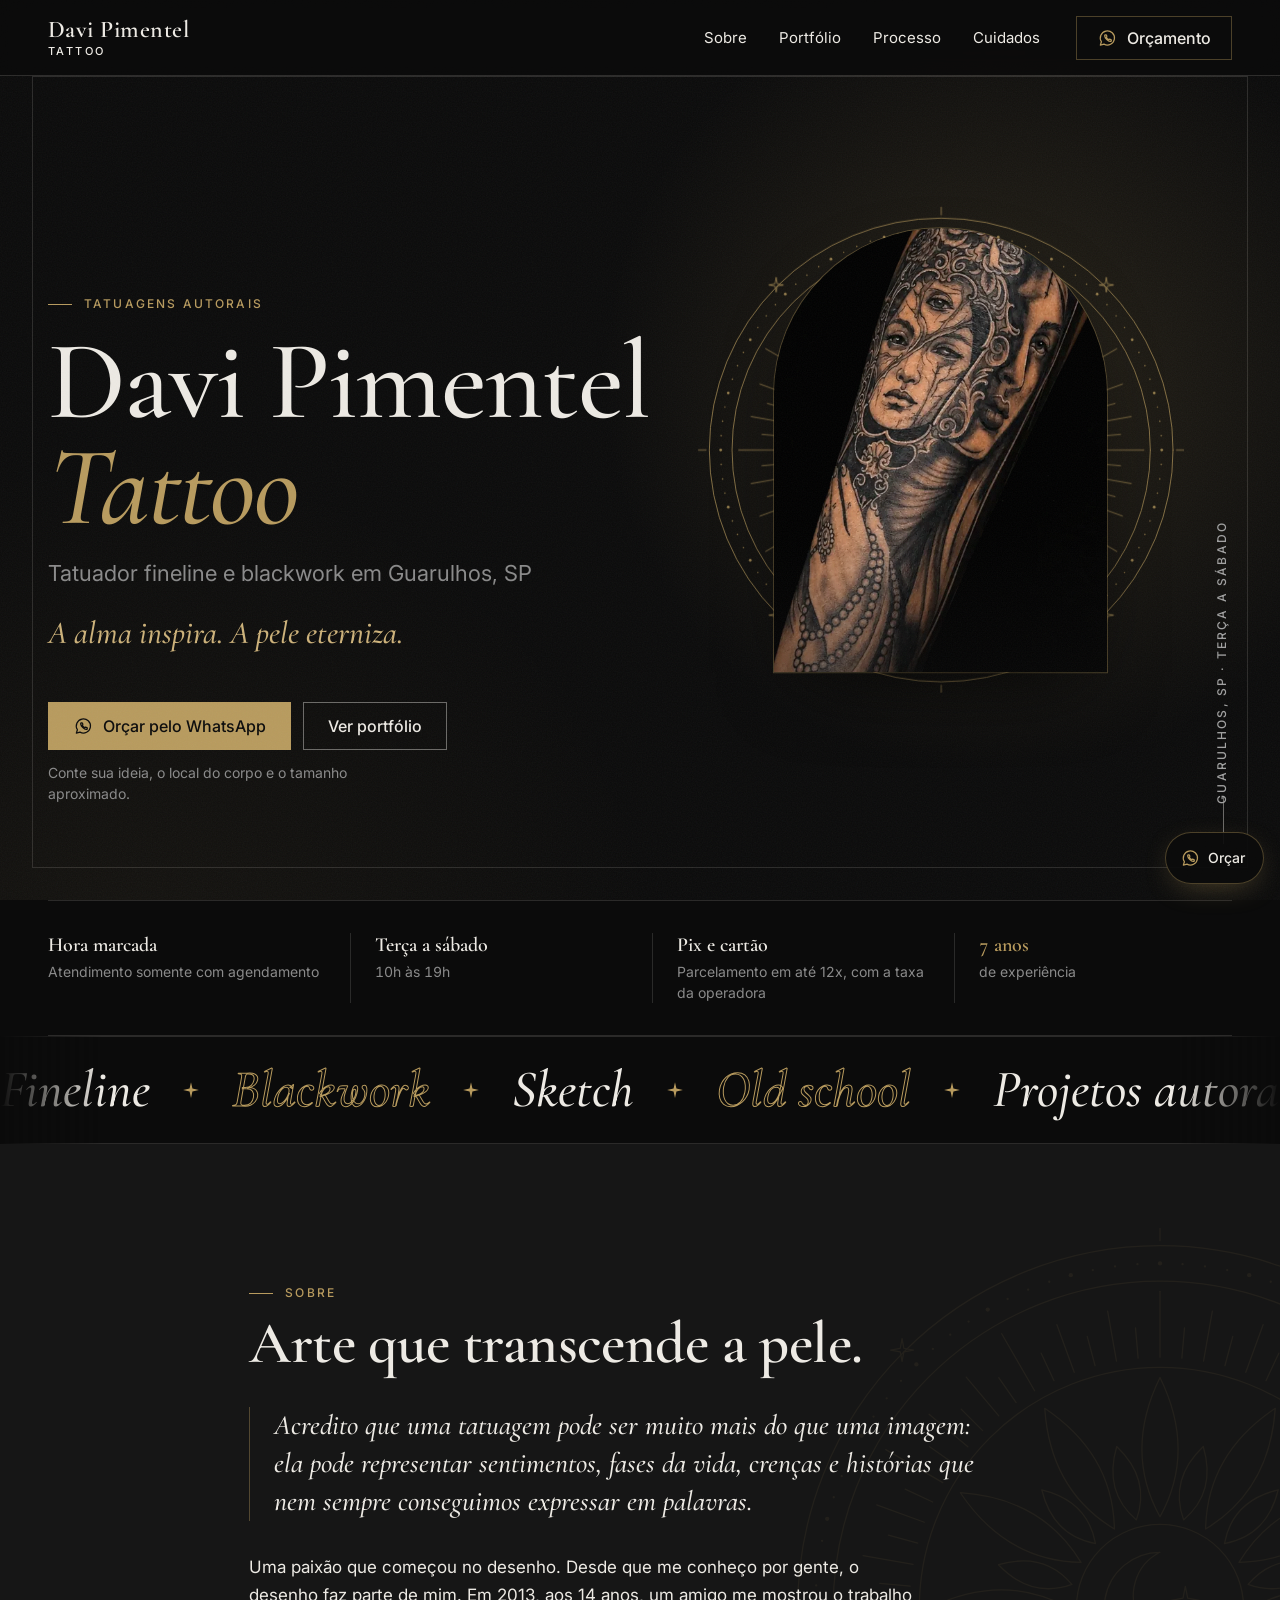
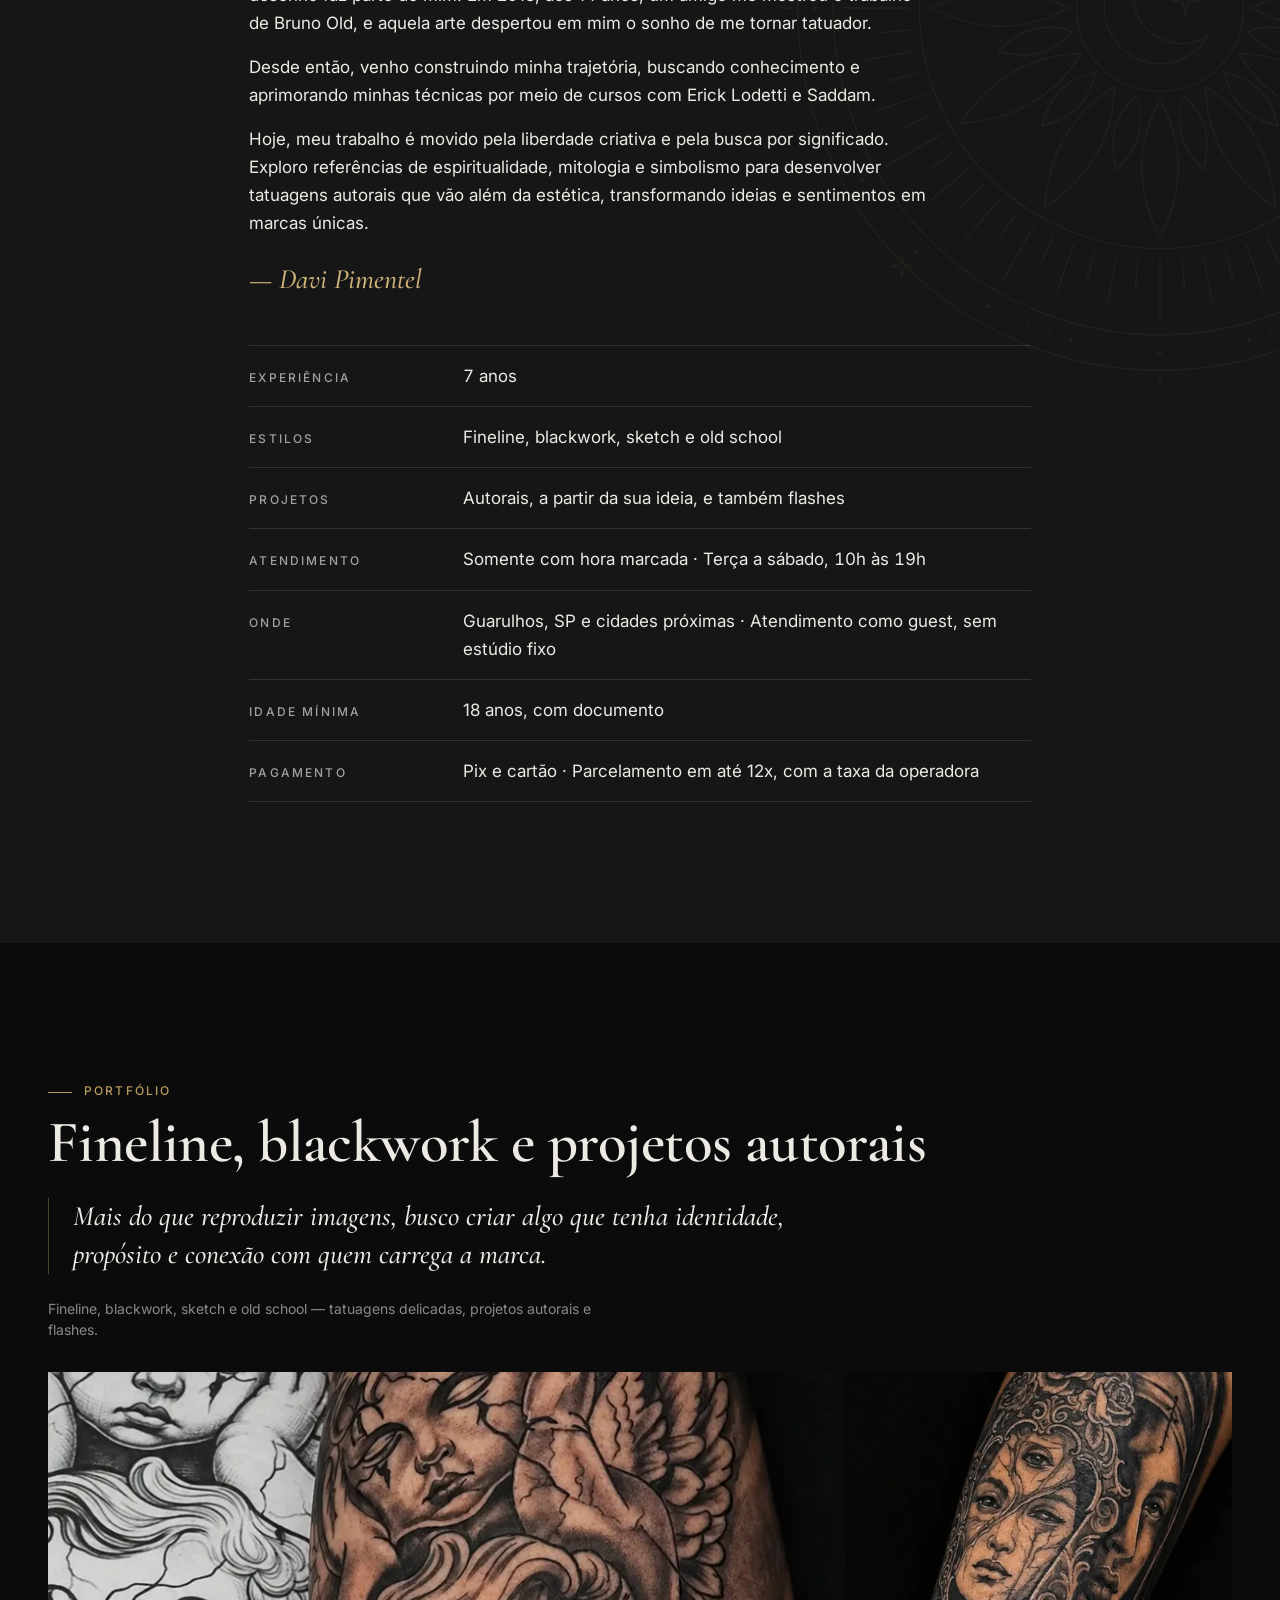
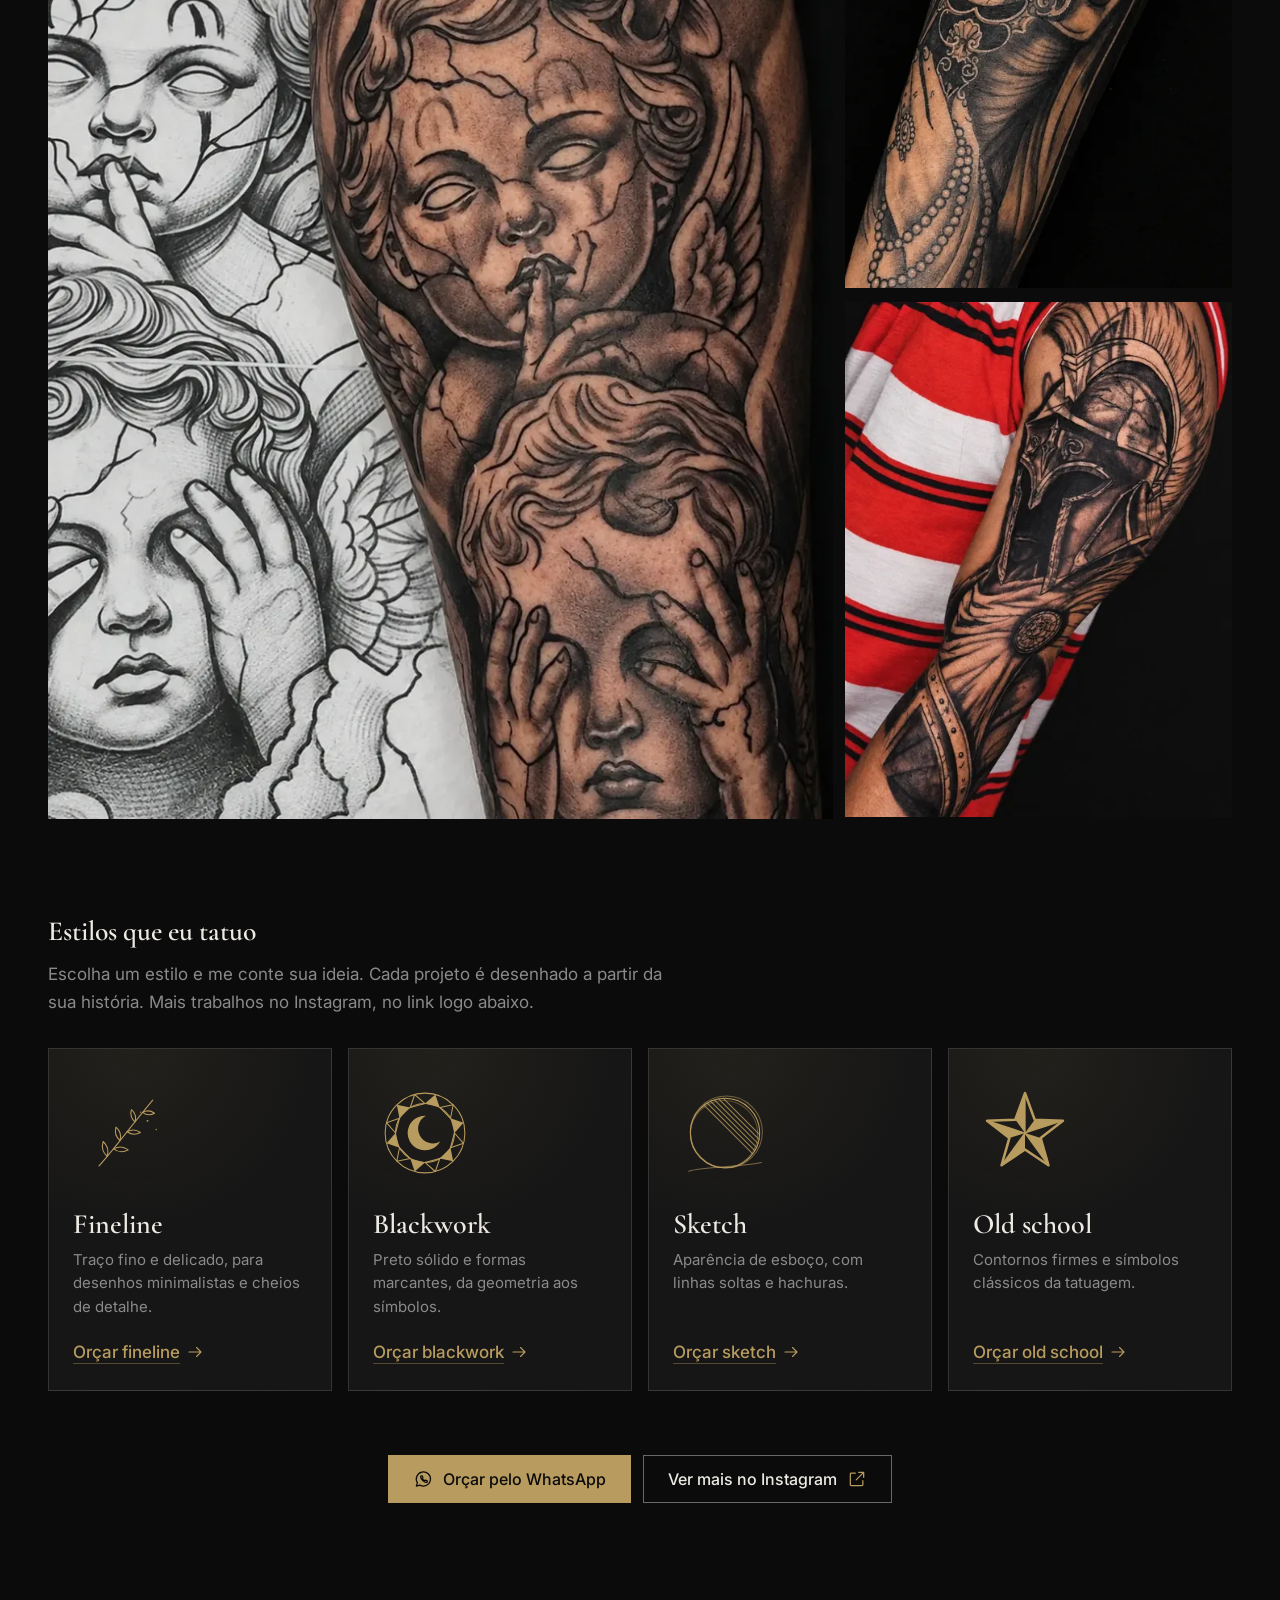
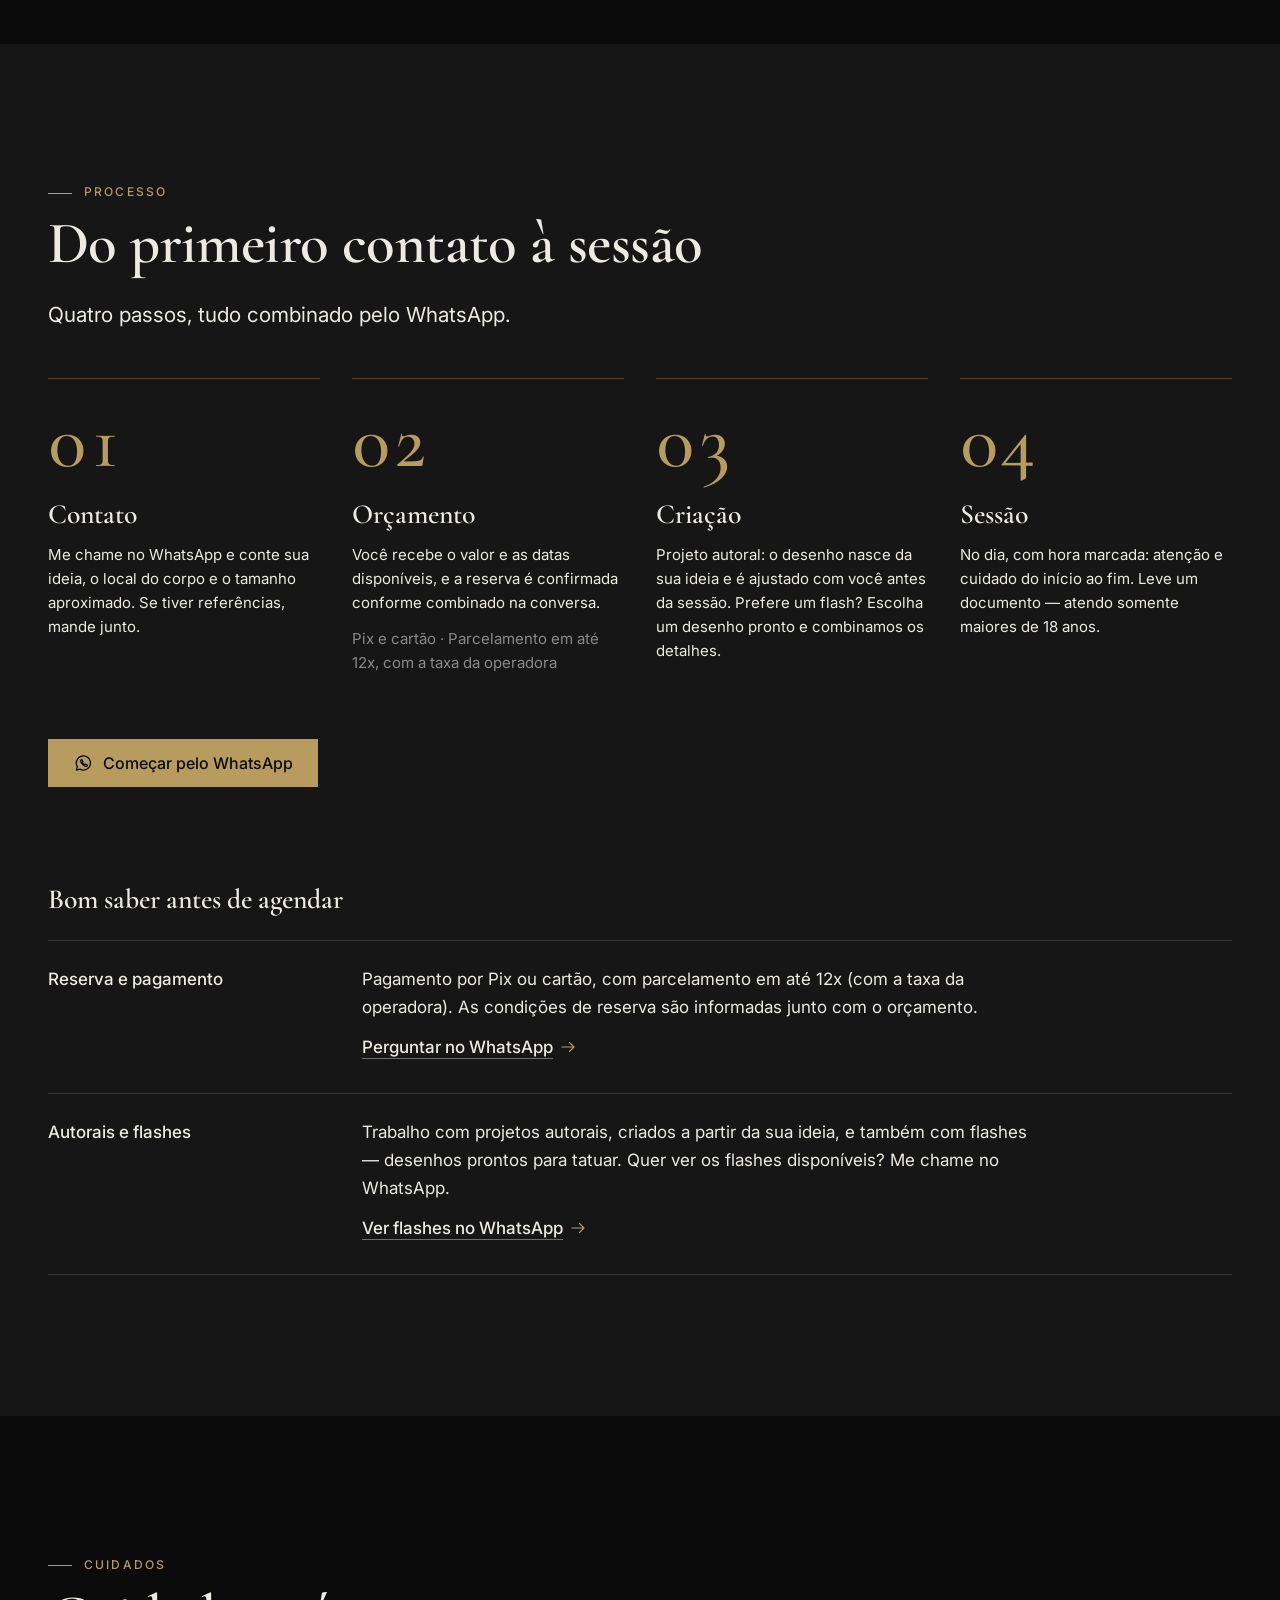
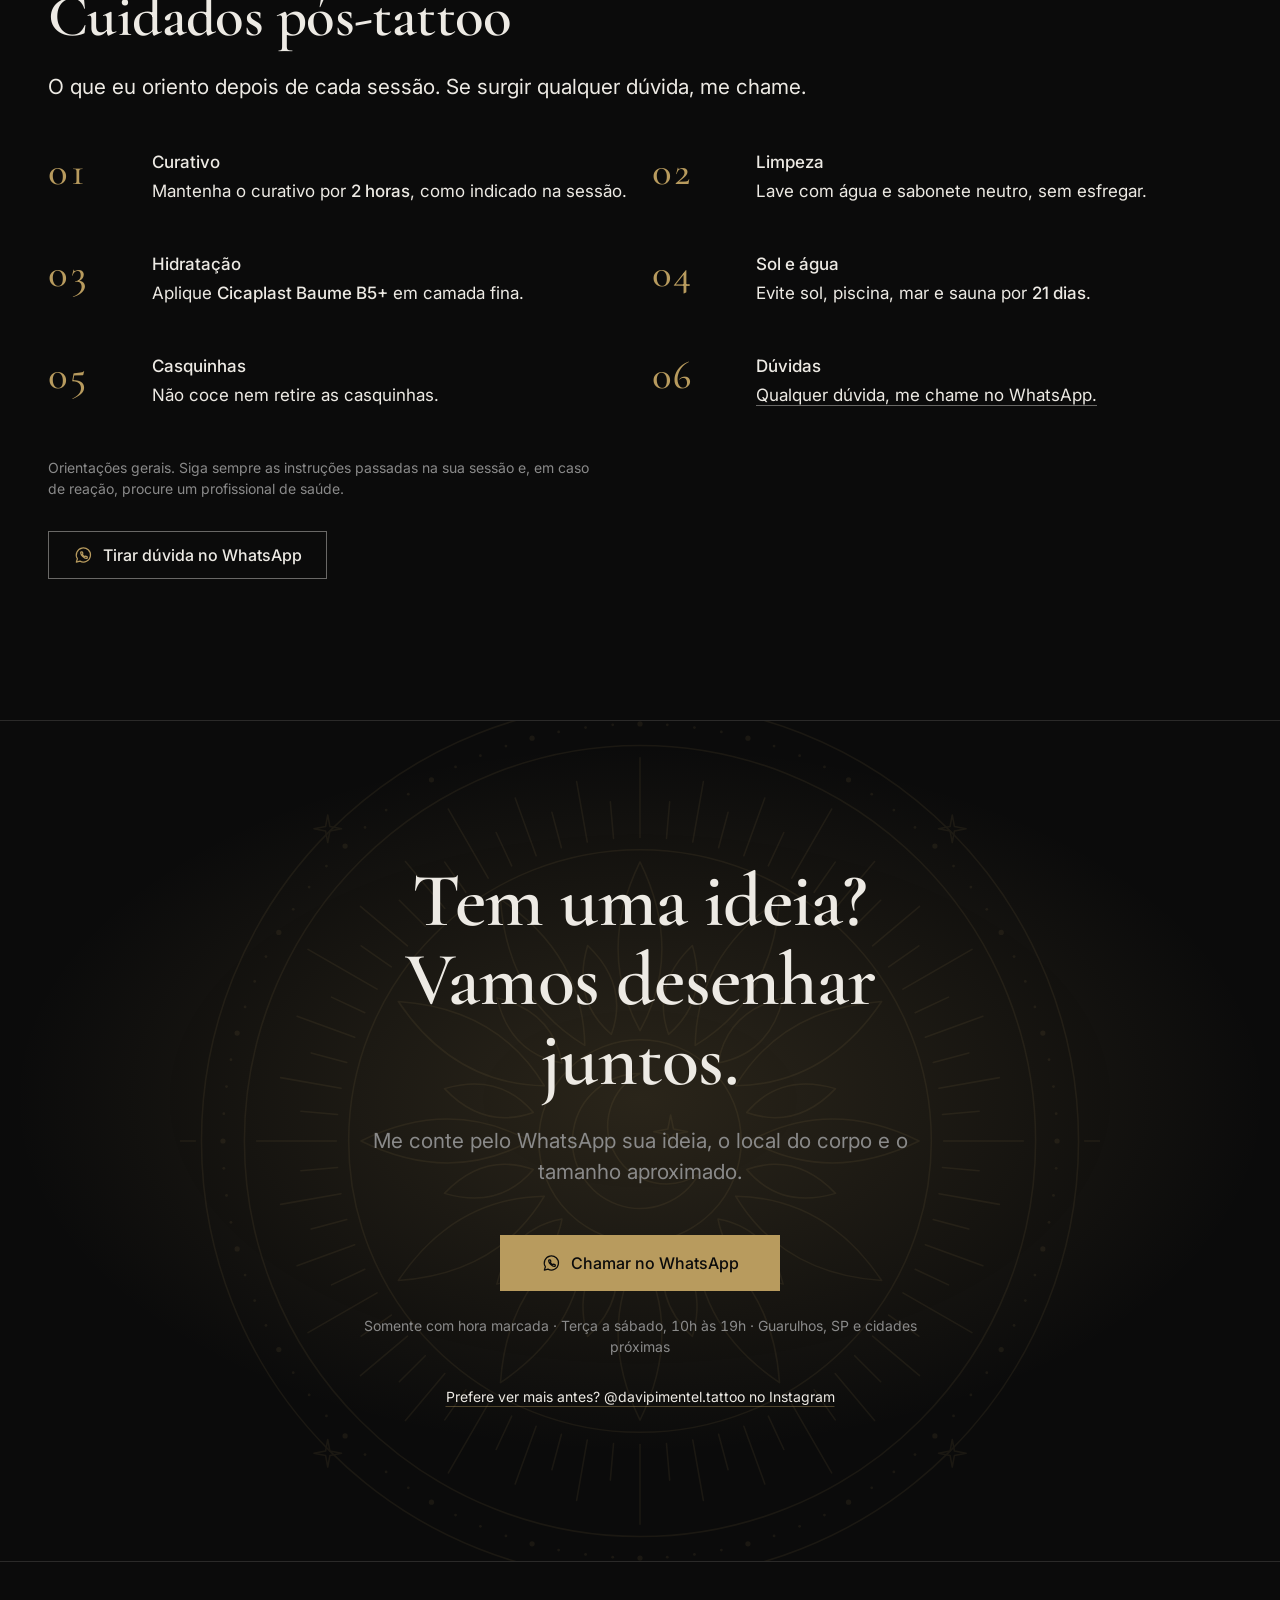
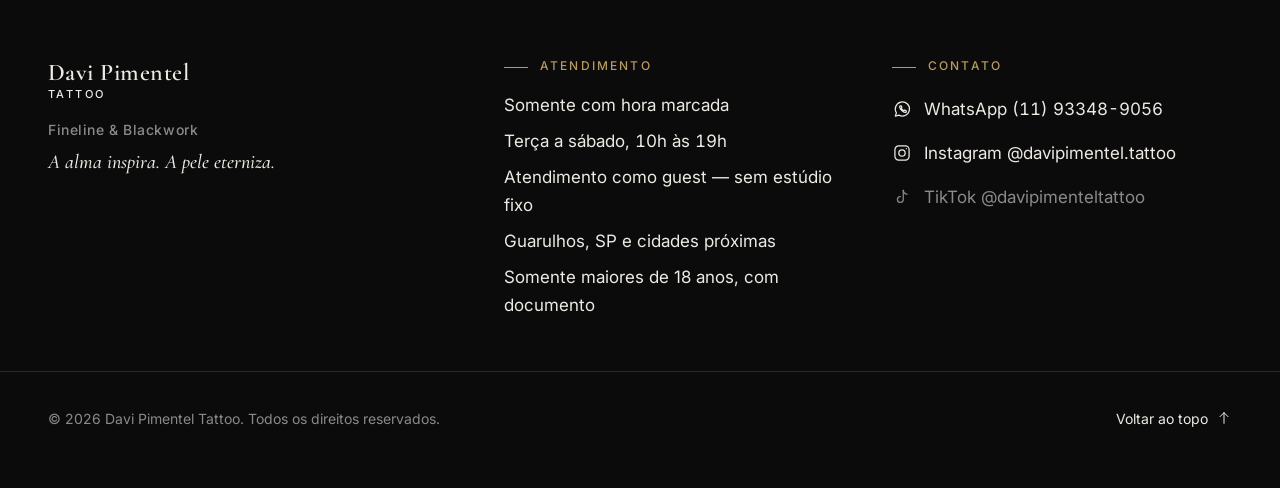
==== index.html @ bb8af6ec "Prévia temporária do site Davi Pimentel Tattoo para aprovação do cliente Cópia gerada a partir do pr" ====
<!DOCTYPE html>
<html lang="pt-BR" class="no-js">
<head>
  <meta charset="utf-8">
  <meta name="viewport" content="width=device-width, initial-scale=1, viewport-fit=cover">
  <title>Davi Pimentel Tattoo | Tatuador Fineline e Blackwork em Guarulhos</title>
  <meta name="description" content="Tatuador em Guarulhos, SP, e região. Fineline, blackwork, sketch e old school: tatuagens autorais e flashes, com hora marcada. Orçamento pelo WhatsApp.">
  <link rel="canonical" href="https://www.davipimenteltattoo.com.br/">
  <meta name="robots" content="noindex, nofollow">
  <meta name="theme-color" content="#0B0B0B">
  <meta name="color-scheme" content="dark">
  <link rel="icon" href="favicon.svg" type="image/svg+xml">
  <link rel="icon" href="favicon.ico" sizes="32x32">
  <link rel="apple-touch-icon" href="apple-touch-icon.png">
  <link rel="manifest" href="site.webmanifest">

  <link rel="preconnect" href="https://fonts.googleapis.com">
  <link rel="preconnect" href="https://fonts.gstatic.com" crossorigin>
  <link rel="stylesheet" href="https://fonts.googleapis.com/css2?family=Cormorant+Garamond:ital,wght@0,500;0,600;1,500&amp;family=Inter:wght@400;500&amp;display=swap">
  <link rel="stylesheet" href="assets/css/style.css?v=3">
  <script type="module" src="assets/js/main.js?v=3"></script>

  <meta property="og:locale" content="pt_BR">
  <meta property="og:type" content="website">
  <meta property="og:site_name" content="Davi Pimentel Tattoo">
  <meta property="og:url" content="https://guivieirasilva.github.io/davi-pimentel-tattoo-preview/">
  <meta property="og:title" content="Davi Pimentel Tattoo | Tatuador Fineline e Blackwork em Guarulhos">
  <meta property="og:description" content="Tatuagens autorais em fineline e blackwork, com hora marcada. Veja o portfólio e peça seu orçamento pelo WhatsApp.">
  <meta property="og:image" content="https://guivieirasilva.github.io/davi-pimentel-tattoo-preview/assets/img/og/davi-pimentel-tattoo-1200x630.jpg">
  <meta property="og:image:secure_url" content="https://guivieirasilva.github.io/davi-pimentel-tattoo-preview/assets/img/og/davi-pimentel-tattoo-1200x630.jpg">
  <meta property="og:image:type" content="image/jpeg">
  <meta property="og:image:width" content="1200">
  <meta property="og:image:height" content="630">
  <meta property="og:image:alt" content="Davi Pimentel Tattoo — tatuador fineline e blackwork em Guarulhos, SP. Ao lado, tatuagem em preto e cinza de anjos de pedra">
  <meta name="twitter:card" content="summary_large_image">
  <meta name="twitter:title" content="Davi Pimentel Tattoo | Tatuador Fineline e Blackwork em Guarulhos">
  <meta name="twitter:description" content="Tatuagens autorais em fineline e blackwork, com hora marcada. Orce pelo WhatsApp.">
  <meta name="twitter:image" content="https://guivieirasilva.github.io/davi-pimentel-tattoo-preview/assets/img/og/davi-pimentel-tattoo-1200x630.jpg">
  <meta name="twitter:image:alt" content="Davi Pimentel Tattoo — tatuador fineline e blackwork em Guarulhos, SP. Ao lado, tatuagem em preto e cinza de anjos de pedra">

  <script type="application/ld+json">
{
  "@context": "https://schema.org",
  "@graph": [
    {
      "@type": "Person",
      "@id": "https://www.davipimenteltattoo.com.br/#davi",
      "name": "Davi Pimentel",
      "alternateName": "Davi Pimentel Tattoo",
      "jobTitle": "Tatuador",
      "description": "Tatuador com 7 anos de experiência em fineline, blackwork, sketch e old school. Atende como guest, sem estúdio fixo, em Guarulhos, SP e cidades próximas.",
      "url": "https://www.davipimenteltattoo.com.br/",
      "telephone": "+5511933489056",
      "knowsAbout": ["Tatuagem fineline", "Tatuagem blackwork", "Tatuagem sketch", "Tatuagem old school"],
      "sameAs": ["https://www.instagram.com/davipimentel.tattoo"]
    },
    {
      "@type": "Service",
      "@id": "https://www.davipimenteltattoo.com.br/#servico",
      "name": "Tatuagens autorais e flashes",
      "serviceType": "Tatuagem",
      "description": "Tatuagens em fineline, blackwork, sketch e old school, autorais ou flashes. Atendimento como guest, sem estúdio fixo, somente com hora marcada, para maiores de 18 anos.",
      "url": "https://www.davipimenteltattoo.com.br/",
      "provider": { "@id": "https://www.davipimenteltattoo.com.br/#davi" },
      "brand": { "@type": "Brand", "name": "Davi Pimentel Tattoo", "slogan": "A alma inspira. A pele eterniza." },
      "areaServed": [
        { "@type": "City", "name": "Guarulhos", "containedInPlace": { "@type": "State", "name": "São Paulo" } },
        "Cidades próximas a Guarulhos, SP"
      ],
      "hoursAvailable": {
        "@type": "OpeningHoursSpecification",
        "dayOfWeek": ["Tuesday", "Wednesday", "Thursday", "Friday", "Saturday"],
        "opens": "10:00",
        "closes": "19:00"
      },
      "audience": { "@type": "PeopleAudience", "suggestedMinAge": 18 },
      "availableChannel": {
        "@type": "ServiceChannel",
        "serviceUrl": "https://wa.me/5511933489056",
        "servicePhone": { "@type": "ContactPoint", "telephone": "+5511933489056" },
        "availableLanguage": "pt-BR"
      },
      "hasOfferCatalog": {
        "@type": "OfferCatalog",
        "name": "Estilos de tatuagem",
        "itemListElement": [
          { "@type": "Offer", "itemOffered": { "@type": "Service", "name": "Tatuagem fineline" } },
          { "@type": "Offer", "itemOffered": { "@type": "Service", "name": "Tatuagem blackwork" } },
          { "@type": "Offer", "itemOffered": { "@type": "Service", "name": "Tatuagem sketch" } },
          { "@type": "Offer", "itemOffered": { "@type": "Service", "name": "Tatuagem old school" } }
        ]
      }
    },
    {
      "@type": "WebSite",
      "@id": "https://www.davipimenteltattoo.com.br/#site",
      "url": "https://www.davipimenteltattoo.com.br/",
      "name": "Davi Pimentel Tattoo",
      "inLanguage": "pt-BR",
      "publisher": { "@id": "https://www.davipimenteltattoo.com.br/#davi" }
    },
    {
      "@type": "WebPage",
      "@id": "https://www.davipimenteltattoo.com.br/#pagina",
      "url": "https://www.davipimenteltattoo.com.br/",
      "name": "Davi Pimentel Tattoo | Tatuador Fineline e Blackwork em Guarulhos",
      "description": "Tatuador em Guarulhos, SP, e região. Fineline, blackwork, sketch e old school: tatuagens autorais e flashes, com hora marcada. Orçamento pelo WhatsApp.",
      "inLanguage": "pt-BR",
      "isPartOf": { "@id": "https://www.davipimenteltattoo.com.br/#site" },
      "about": { "@id": "https://www.davipimenteltattoo.com.br/#davi" },
      "mainEntity": { "@id": "https://www.davipimenteltattoo.com.br/#servico" },
      "primaryImageOfPage": {
        "@type": "ImageObject",
        "url": "https://www.davipimenteltattoo.com.br/assets/img/og/davi-pimentel-tattoo-1200x630.jpg",
        "width": 1200,
        "height": 630
      }
    }
  ]
}
  </script>
</head>
<body data-hero="type" data-portrait="none" data-gallery="live" data-wall="hidden">

  <svg hidden aria-hidden="true" xmlns="http://www.w3.org/2000/svg">
    <symbol id="i-menu" viewBox="0 0 24 24"><path d="M4 7h16M4 17h16"/></symbol>
    <symbol id="i-close" viewBox="0 0 24 24"><path d="M6 6l12 12M18 6 6 18"/></symbol>
    <symbol id="i-arrow-right" viewBox="0 0 24 24"><path d="M4 12h16M14 6l6 6-6 6"/></symbol>
    <symbol id="i-arrow-left" viewBox="0 0 24 24"><path d="M20 12H4M10 6l-6 6 6 6"/></symbol>
    <symbol id="i-arrow-down" viewBox="0 0 24 24"><path d="M12 4v16M6 14l6 6 6-6"/></symbol>
    <symbol id="i-external" viewBox="0 0 24 24"><path d="M14 4h6v6M20 4l-9 9M19 14v5a1 1 0 0 1-1 1H5a1 1 0 0 1-1-1V6a1 1 0 0 1 1-1h5"/></symbol>
    <symbol id="i-whatsapp" viewBox="0 0 24 24"><path d="M4 20.5l1.3-4A8.5 8.5 0 1 1 8.4 19.4L4 20.5z"/><path d="M9.3 8.7c.1-.4.4-.6.7-.6h.7c.2 0 .4.1.5.4l.6 1.5c.1.2 0 .5-.1.6l-.5.6c.6 1.2 1.6 2.2 2.8 2.8l.6-.5c.2-.2.4-.2.6-.1l1.5.6c.2.1.4.3.4.5v.7c0 .5-.3.8-.7.9-1.1.3-2.8-.3-4.6-2.1-1.8-1.8-2.4-3.5-2.5-4.3z"/></symbol>
    <symbol id="i-instagram" viewBox="0 0 24 24"><rect x="3.5" y="3.5" width="17" height="17" rx="4.5"/><circle cx="12" cy="12" r="3.8"/><path d="M17.2 6.8h.01"/></symbol>
    <symbol id="i-tiktok" viewBox="0 0 24 24"><path d="M13.5 4v11a3.5 3.5 0 1 1-3.5-3.5"/><path d="M13.5 4c.3 2.7 1.9 4.3 4.5 4.5"/></symbol>
    <symbol id="i-star4" viewBox="0 0 24 24"><path d="M12 1.5 13.9 10.1 22.5 12 13.9 13.9 12 22.5 10.1 13.9 1.5 12 10.1 10.1Z"/></symbol>
    <symbol id="i-image" viewBox="0 0 24 24"><rect x="3.5" y="4.5" width="17" height="15" rx="1"/><path d="M3.5 16l5-5 4 4 2.5-2.5 5.5 5.5"/><path d="M15.5 8.5h.01"/></symbol>
  </svg>

  <a class="skip" href="#conteudo">Pular para o conteúdo</a>

  <header class="topo" id="topo">
    <div class="container topo-inner">
      <a class="brand" href="#inicio" aria-label="Davi Pimentel Tattoo — início">
        <span class="brand-name">Davi Pimentel</span>
        <span class="brand-tag">TATTOO</span>
      </a>

      <nav class="nav" aria-label="Seções da página">
        <button class="nav-toggle" type="button" aria-expanded="false" aria-controls="nav-list" aria-label="Abrir menu">
          <span class="nav-toggle-bars" aria-hidden="true"><span></span><span></span></span>
        </button>
        <div class="nav-panel" id="nav-list">
          <ul class="nav-links" role="list">
            <li><a href="#sobre"><span class="nav-num" aria-hidden="true">01</span>Sobre</a></li>
            <li><a href="#portfolio"><span class="nav-num" aria-hidden="true">02</span>Portfólio</a></li>
            <li><a href="#processo"><span class="nav-num" aria-hidden="true">03</span>Processo</a></li>
            <li><a href="#cuidados"><span class="nav-num" aria-hidden="true">04</span>Cuidados</a></li>
          </ul>
          <div class="nav-extra">
            <a class="btn btn-primary" href="https://wa.me/5511933489056?text=Ol%C3%A1%2C%20Davi!%20Vim%20pelo%20site%20e%20quero%20fazer%20um%20or%C3%A7amento.%0AIdeia%3A%20%0ALocal%20do%20corpo%3A%20%0ATamanho%20aproximado%3A%20" target="_blank" rel="noopener" data-cta="drawer" aria-label="Orçar pelo WhatsApp (abre em nova aba)">
              <svg class="icon" aria-hidden="true" focusable="false"><use href="#i-whatsapp"></use></svg>Orçar pelo WhatsApp
            </a>
            <ul class="nav-social" role="list">
              <li><a href="https://www.instagram.com/davipimentel.tattoo" target="_blank" rel="noopener" aria-label="Instagram @davipimentel.tattoo (abre em nova aba)"><svg class="icon" aria-hidden="true" focusable="false"><use href="#i-instagram"></use></svg>Instagram</a></li>
              <li><span class="nav-social-txt"><svg class="icon" aria-hidden="true" focusable="false"><use href="#i-tiktok"></use></svg>TikTok</span></li>
              <li><a href="https://wa.me/5511933489056?text=Ol%C3%A1%2C%20Davi!%20Vim%20pelo%20site%20e%20quero%20fazer%20um%20or%C3%A7amento.%0AIdeia%3A%20%0ALocal%20do%20corpo%3A%20%0ATamanho%20aproximado%3A%20" target="_blank" rel="noopener" data-cta="drawer" aria-label="WhatsApp (abre em nova aba)"><svg class="icon" aria-hidden="true" focusable="false"><use href="#i-whatsapp"></use></svg>WhatsApp</a></li>
            </ul>
          </div>
        </div>
      </nav>

      <a class="btn btn-ghost btn-header" href="https://wa.me/5511933489056?text=Ol%C3%A1%2C%20Davi!%20Vim%20pelo%20site%20e%20quero%20fazer%20um%20or%C3%A7amento.%0AIdeia%3A%20%0ALocal%20do%20corpo%3A%20%0ATamanho%20aproximado%3A%20" target="_blank" rel="noopener" data-cta="header" aria-label="Orçamento pelo WhatsApp (abre em nova aba)">
        <svg class="icon" aria-hidden="true" focusable="false"><use href="#i-whatsapp"></use></svg><span>Orçamento</span>
      </a>
    </div>
  </header>

  <main id="conteudo" tabindex="-1">

    <section id="inicio" class="hero" aria-labelledby="h-inicio" tabindex="-1">
      <div class="hero-stage">
        <div class="sentinela" aria-hidden="true"></div>
        <div class="hero-glow" aria-hidden="true"></div>
        <svg xmlns="http://www.w3.org/2000/svg" viewBox="0 0 600 600" class="hero-art" aria-hidden="true" focusable="false" fill="none" stroke="currentColor" stroke-width="1" stroke-linecap="round" stroke-linejoin="round">
        <g class="e-g d1">
        <circle cx="300" cy="300" r="286" pathLength="1"/>
        <circle cx="300" cy="300" r="258" pathLength="1"/>
        <circle cx="300" cy="300" r="190" pathLength="1"/>
        </g>
        <g class="e-dots" fill="currentColor" stroke="none">
        <circle cx="300" cy="28" r="1.7"/>
        <circle cx="317.79" cy="28.58" r="0.9"/>
        <circle cx="335.5" cy="30.33" r="0.9"/>
        <circle cx="353.06" cy="33.23" r="0.9"/>
        <circle cx="370.4" cy="37.27" r="1.7"/>
        <circle cx="387.43" cy="42.44" r="0.9"/>
        <circle cx="404.09" cy="48.7" r="0.9"/>
        <circle cx="420.3" cy="56.05" r="0.9"/>
        <circle cx="436" cy="64.44" r="1.7"/>
        <circle cx="451.12" cy="73.84" r="0.9"/>
        <circle cx="465.58" cy="84.21" r="0.9"/>
        <circle cx="479.34" cy="95.5" r="0.9"/>
        <circle cx="492.33" cy="107.67" r="1.7"/>
        <circle cx="504.5" cy="120.66" r="0.9"/>
        <circle cx="515.79" cy="134.42" r="0.9"/>
        <circle cx="526.16" cy="148.88" r="0.9"/>
        <circle cx="535.56" cy="164" r="1.7"/>
        <circle cx="543.95" cy="179.7" r="0.9"/>
        <circle cx="551.3" cy="195.91" r="0.9"/>
        <circle cx="557.56" cy="212.57" r="0.9"/>
        <circle cx="562.73" cy="229.6" r="1.7"/>
        <circle cx="566.77" cy="246.94" r="0.9"/>
        <circle cx="569.67" cy="264.5" r="0.9"/>
        <circle cx="571.42" cy="282.21" r="0.9"/>
        <circle cx="572" cy="300" r="1.7"/>
        <circle cx="571.42" cy="317.79" r="0.9"/>
        <circle cx="569.67" cy="335.5" r="0.9"/>
        <circle cx="566.77" cy="353.06" r="0.9"/>
        <circle cx="562.73" cy="370.4" r="1.7"/>
        <circle cx="557.56" cy="387.43" r="0.9"/>
        <circle cx="551.3" cy="404.09" r="0.9"/>
        <circle cx="543.95" cy="420.3" r="0.9"/>
        <circle cx="535.56" cy="436" r="1.7"/>
        <circle cx="526.16" cy="451.12" r="0.9"/>
        <circle cx="515.79" cy="465.58" r="0.9"/>
        <circle cx="504.5" cy="479.34" r="0.9"/>
        <circle cx="492.33" cy="492.33" r="1.7"/>
        <circle cx="479.34" cy="504.5" r="0.9"/>
        <circle cx="465.58" cy="515.79" r="0.9"/>
        <circle cx="451.12" cy="526.16" r="0.9"/>
        <circle cx="436" cy="535.56" r="1.7"/>
        <circle cx="420.3" cy="543.95" r="0.9"/>
        <circle cx="404.09" cy="551.3" r="0.9"/>
        <circle cx="387.43" cy="557.56" r="0.9"/>
        <circle cx="370.4" cy="562.73" r="1.7"/>
        <circle cx="353.06" cy="566.77" r="0.9"/>
        <circle cx="335.5" cy="569.67" r="0.9"/>
        <circle cx="317.79" cy="571.42" r="0.9"/>
        <circle cx="300" cy="572" r="1.7"/>
        <circle cx="282.21" cy="571.42" r="0.9"/>
        <circle cx="264.5" cy="569.67" r="0.9"/>
        <circle cx="246.94" cy="566.77" r="0.9"/>
        <circle cx="229.6" cy="562.73" r="1.7"/>
        <circle cx="212.57" cy="557.56" r="0.9"/>
        <circle cx="195.91" cy="551.3" r="0.9"/>
        <circle cx="179.7" cy="543.95" r="0.9"/>
        <circle cx="164" cy="535.56" r="1.7"/>
        <circle cx="148.88" cy="526.16" r="0.9"/>
        <circle cx="134.42" cy="515.79" r="0.9"/>
        <circle cx="120.66" cy="504.5" r="0.9"/>
        <circle cx="107.67" cy="492.33" r="1.7"/>
        <circle cx="95.5" cy="479.34" r="0.9"/>
        <circle cx="84.21" cy="465.58" r="0.9"/>
        <circle cx="73.84" cy="451.12" r="0.9"/>
        <circle cx="64.44" cy="436" r="1.7"/>
        <circle cx="56.05" cy="420.3" r="0.9"/>
        <circle cx="48.7" cy="404.09" r="0.9"/>
        <circle cx="42.44" cy="387.43" r="0.9"/>
        <circle cx="37.27" cy="370.4" r="1.7"/>
        <circle cx="33.23" cy="353.06" r="0.9"/>
        <circle cx="30.33" cy="335.5" r="0.9"/>
        <circle cx="28.58" cy="317.79" r="0.9"/>
        <circle cx="28" cy="300" r="1.7"/>
        <circle cx="28.58" cy="282.21" r="0.9"/>
        <circle cx="30.33" cy="264.5" r="0.9"/>
        <circle cx="33.23" cy="246.94" r="0.9"/>
        <circle cx="37.27" cy="229.6" r="1.7"/>
        <circle cx="42.44" cy="212.57" r="0.9"/>
        <circle cx="48.7" cy="195.91" r="0.9"/>
        <circle cx="56.05" cy="179.7" r="0.9"/>
        <circle cx="64.44" cy="164" r="1.7"/>
        <circle cx="73.84" cy="148.88" r="0.9"/>
        <circle cx="84.21" cy="134.42" r="0.9"/>
        <circle cx="95.5" cy="120.66" r="0.9"/>
        <circle cx="107.67" cy="107.67" r="1.7"/>
        <circle cx="120.66" cy="95.5" r="0.9"/>
        <circle cx="134.42" cy="84.21" r="0.9"/>
        <circle cx="148.88" cy="73.84" r="0.9"/>
        <circle cx="164" cy="64.44" r="1.7"/>
        <circle cx="179.7" cy="56.05" r="0.9"/>
        <circle cx="195.91" cy="48.7" r="0.9"/>
        <circle cx="212.57" cy="42.44" r="0.9"/>
        <circle cx="229.6" cy="37.27" r="1.7"/>
        <circle cx="246.94" cy="33.23" r="0.9"/>
        <circle cx="264.5" cy="30.33" r="0.9"/>
        <circle cx="282.21" cy="28.58" r="0.9"/>
        </g>
        <g class="e-g d2">
        <path d="M300 102 L300 50" pathLength="1"/>
        <path d="M317.26 102.75 L319.35 78.84" pathLength="1"/>
        <path d="M334.38 105.01 L341.33 65.62" pathLength="1"/>
        <path d="M351.25 108.75 L357.46 85.56" pathLength="1"/>
        <path d="M367.72 113.94 L381.4 76.35" pathLength="1"/>
        <path d="M383.68 120.55 L393.82 98.8" pathLength="1"/>
        <path d="M399 128.53 L425 83.49" pathLength="1"/>
        <path d="M413.57 137.81 L427.33 118.15" pathLength="1"/>
        <path d="M427.27 148.32 L452.98 117.68" pathLength="1"/>
        <path d="M440.01 159.99 L456.98 143.02" pathLength="1"/>
        <path d="M451.68 172.73 L482.32 147.02" pathLength="1"/>
        <path d="M462.19 186.43 L481.85 172.67" pathLength="1"/>
        <path d="M471.47 201 L516.51 175" pathLength="1"/>
        <path d="M479.45 216.32 L501.2 206.18" pathLength="1"/>
        <path d="M486.06 232.28 L523.65 218.6" pathLength="1"/>
        <path d="M491.25 248.75 L514.44 242.54" pathLength="1"/>
        <path d="M494.99 265.62 L534.38 258.67" pathLength="1"/>
        <path d="M497.25 282.74 L521.16 280.65" pathLength="1"/>
        <path d="M498 300 L550 300" pathLength="1"/>
        <path d="M497.25 317.26 L521.16 319.35" pathLength="1"/>
        <path d="M494.99 334.38 L534.38 341.33" pathLength="1"/>
        <path d="M491.25 351.25 L514.44 357.46" pathLength="1"/>
        <path d="M486.06 367.72 L523.65 381.4" pathLength="1"/>
        <path d="M479.45 383.68 L501.2 393.82" pathLength="1"/>
        <path d="M471.47 399 L516.51 425" pathLength="1"/>
        <path d="M462.19 413.57 L481.85 427.33" pathLength="1"/>
        <path d="M451.68 427.27 L482.32 452.98" pathLength="1"/>
        <path d="M440.01 440.01 L456.98 456.98" pathLength="1"/>
        <path d="M427.27 451.68 L452.98 482.32" pathLength="1"/>
        <path d="M413.57 462.19 L427.33 481.85" pathLength="1"/>
        <path d="M399 471.47 L425 516.51" pathLength="1"/>
        <path d="M383.68 479.45 L393.82 501.2" pathLength="1"/>
        <path d="M367.72 486.06 L381.4 523.65" pathLength="1"/>
        <path d="M351.25 491.25 L357.46 514.44" pathLength="1"/>
        <path d="M334.38 494.99 L341.33 534.38" pathLength="1"/>
        <path d="M317.26 497.25 L319.35 521.16" pathLength="1"/>
        <path d="M300 498 L300 550" pathLength="1"/>
        <path d="M282.74 497.25 L280.65 521.16" pathLength="1"/>
        <path d="M265.62 494.99 L258.67 534.38" pathLength="1"/>
        <path d="M248.75 491.25 L242.54 514.44" pathLength="1"/>
        <path d="M232.28 486.06 L218.6 523.65" pathLength="1"/>
        <path d="M216.32 479.45 L206.18 501.2" pathLength="1"/>
        <path d="M201 471.47 L175 516.51" pathLength="1"/>
        <path d="M186.43 462.19 L172.67 481.85" pathLength="1"/>
        <path d="M172.73 451.68 L147.02 482.32" pathLength="1"/>
        <path d="M159.99 440.01 L143.02 456.98" pathLength="1"/>
        <path d="M148.32 427.27 L117.68 452.98" pathLength="1"/>
        <path d="M137.81 413.57 L118.15 427.33" pathLength="1"/>
        <path d="M128.53 399 L83.49 425" pathLength="1"/>
        <path d="M120.55 383.68 L98.8 393.82" pathLength="1"/>
        <path d="M113.94 367.72 L76.35 381.4" pathLength="1"/>
        <path d="M108.75 351.25 L85.56 357.46" pathLength="1"/>
        <path d="M105.01 334.38 L65.62 341.33" pathLength="1"/>
        <path d="M102.75 317.26 L78.84 319.35" pathLength="1"/>
        <path d="M102 300 L50 300" pathLength="1"/>
        <path d="M102.75 282.74 L78.84 280.65" pathLength="1"/>
        <path d="M105.01 265.62 L65.62 258.67" pathLength="1"/>
        <path d="M108.75 248.75 L85.56 242.54" pathLength="1"/>
        <path d="M113.94 232.28 L76.35 218.6" pathLength="1"/>
        <path d="M120.55 216.32 L98.8 206.18" pathLength="1"/>
        <path d="M128.53 201 L83.49 175" pathLength="1"/>
        <path d="M137.81 186.43 L118.15 172.67" pathLength="1"/>
        <path d="M148.32 172.73 L117.68 147.02" pathLength="1"/>
        <path d="M159.99 159.99 L143.02 143.02" pathLength="1"/>
        <path d="M172.73 148.32 L147.02 117.68" pathLength="1"/>
        <path d="M186.43 137.81 L172.67 118.15" pathLength="1"/>
        <path d="M201 128.53 L175 83.49" pathLength="1"/>
        <path d="M216.32 120.55 L206.18 98.8" pathLength="1"/>
        <path d="M232.28 113.94 L218.6 76.35" pathLength="1"/>
        <path d="M248.75 108.75 L242.54 85.56" pathLength="1"/>
        <path d="M265.62 105.01 L258.67 65.62" pathLength="1"/>
        <path d="M282.74 102.75 L280.65 78.84" pathLength="1"/>
        </g>
        <g class="e-g d3">
        <path d="M300 228 Q271.43 176.26 300 118 Q328.57 176.26 300 228 Z" pathLength="1"/>
        <path d="M336 237.65 Q337.13 178.55 391 142.38 Q386.61 207.12 336 237.65 Z" pathLength="1"/>
        <path d="M362.35 264 Q392.88 213.39 457.62 209 Q421.45 262.87 362.35 264 Z" pathLength="1"/>
        <path d="M372 300 Q423.74 271.43 482 300 Q423.74 328.57 372 300 Z" pathLength="1"/>
        <path d="M362.35 336 Q421.45 337.13 457.62 391 Q392.88 386.61 362.35 336 Z" pathLength="1"/>
        <path d="M336 362.35 Q386.61 392.88 391 457.62 Q337.13 421.45 336 362.35 Z" pathLength="1"/>
        <path d="M300 372 Q328.57 423.74 300 482 Q271.43 423.74 300 372 Z" pathLength="1"/>
        <path d="M264 362.35 Q262.87 421.45 209 457.62 Q213.39 392.88 264 362.35 Z" pathLength="1"/>
        <path d="M237.65 336 Q207.12 386.61 142.38 391 Q178.55 337.13 237.65 336 Z" pathLength="1"/>
        <path d="M228 300 Q176.26 328.57 118 300 Q176.26 271.43 228 300 Z" pathLength="1"/>
        <path d="M237.65 264 Q178.55 262.87 142.38 209 Q207.12 213.39 237.65 264 Z" pathLength="1"/>
        <path d="M264 237.65 Q213.39 207.12 209 142.38 Q262.87 178.55 264 237.65 Z" pathLength="1"/>
        </g>
        <g class="e-g d4">
        <path d="M318.63 230.45 Q307.12 198.25 334.16 172.5 Q344.71 208.32 318.63 230.45 Z" pathLength="1"/>
        <path d="M350.91 249.09 Q357.04 215.44 393.34 206.66 Q384.56 242.96 350.91 249.09 Z" pathLength="1"/>
        <path d="M369.55 281.37 Q391.68 255.29 427.5 265.84 Q401.75 292.88 369.55 281.37 Z" pathLength="1"/>
        <path d="M369.55 318.63 Q401.75 307.12 427.5 334.16 Q391.68 344.71 369.55 318.63 Z" pathLength="1"/>
        <path d="M350.91 350.91 Q384.56 357.04 393.34 393.34 Q357.04 384.56 350.91 350.91 Z" pathLength="1"/>
        <path d="M318.63 369.55 Q344.71 391.68 334.16 427.5 Q307.12 401.75 318.63 369.55 Z" pathLength="1"/>
        <path d="M281.37 369.55 Q292.88 401.75 265.84 427.5 Q255.29 391.68 281.37 369.55 Z" pathLength="1"/>
        <path d="M249.09 350.91 Q242.96 384.56 206.66 393.34 Q215.44 357.04 249.09 350.91 Z" pathLength="1"/>
        <path d="M230.45 318.63 Q208.32 344.71 172.5 334.16 Q198.25 307.12 230.45 318.63 Z" pathLength="1"/>
        <path d="M230.45 281.37 Q198.25 292.88 172.5 265.84 Q208.32 255.29 230.45 281.37 Z" pathLength="1"/>
        <path d="M249.09 249.09 Q215.44 242.96 206.66 206.66 Q242.96 215.44 249.09 249.09 Z" pathLength="1"/>
        <path d="M281.37 230.45 Q255.29 208.32 265.84 172.5 Q292.88 198.25 281.37 230.45 Z" pathLength="1"/>
        <circle cx="300" cy="300" r="66" pathLength="1"/>
        </g>
        <g class="e-g d5">
        <path d="M338.47 321.35 A44 44 0 1 1 300.03 256 A38 38 0 1 0 338.47 321.35 Z" pathLength="1"/>
        <path d="M320 283 L321.84 292.16 L331 294 L321.84 295.84 L320 305 L318.16 295.84 L309 294 L318.16 292.16 Z" pathLength="1"/>
        </g>
        <g class="e-g d6">
        <path d="M503.65 87.35 L505.06 94.94 L512.65 96.35 L505.06 97.77 L503.65 105.35 L502.23 97.77 L494.65 96.35 L502.23 94.94 Z" pathLength="1"/>
        <path d="M503.65 494.65 L505.06 502.23 L512.65 503.65 L505.06 505.06 L503.65 512.65 L502.23 505.06 L494.65 503.65 L502.23 502.23 Z" pathLength="1"/>
        <path d="M96.35 494.65 L97.77 502.23 L105.35 503.65 L97.77 505.06 L96.35 512.65 L94.94 505.06 L87.35 503.65 L94.94 502.23 Z" pathLength="1"/>
        <path d="M96.35 87.35 L97.77 94.94 L105.35 96.35 L97.77 97.77 L96.35 105.35 L94.94 97.77 L87.35 96.35 L94.94 94.94 Z" pathLength="1"/>
        <path d="M300 10 L300 0" pathLength="1"/>
        <path d="M590 300 L600 300" pathLength="1"/>
        <path d="M300 590 L300 600" pathLength="1"/>
        <path d="M10 300 L0 300" pathLength="1"/>
        </g>
        </svg>

        <div class="placeholder placeholder-hero" role="img" aria-label="Espaço reservado: foto do hero, a substituir" data-slot="hero">
          <svg class="icon" aria-hidden="true" focusable="false"><use href="#i-image"></use></svg>
          <span class="placeholder-label">Foto do hero · Substituir</span>
        </div>

        <figure class="hero-foto" aria-hidden="true">
          <picture>
            <source type="image/webp" srcset="assets/img/portfolio/02-blackwork-retratos-femininos-ornamentais-480.webp 480w, assets/img/portfolio/02-blackwork-retratos-femininos-ornamentais-800.webp 800w, assets/img/portfolio/02-blackwork-retratos-femininos-ornamentais-1200.webp 1200w" sizes="(min-width: 900px) 28vw, 100vw">
            <img src="assets/img/portfolio/02-blackwork-retratos-femininos-ornamentais-800.jpg" srcset="assets/img/portfolio/02-blackwork-retratos-femininos-ornamentais-480.jpg 480w, assets/img/portfolio/02-blackwork-retratos-femininos-ornamentais-800.jpg 800w, assets/img/portfolio/02-blackwork-retratos-femininos-ornamentais-1200.jpg 1200w" sizes="(min-width: 900px) 28vw, 100vw" width="800" height="1067" alt="" fetchpriority="high" decoding="async">
          </picture>
        </figure>
        <div class="hero-inner">
          <div class="hero-text">
            <p class="eyebrow hero-eyebrow">Tatuagens autorais</p>
            <h1 id="h-inicio">
              <span class="h1-name">Davi Pimentel <em>Tattoo</em></span>
              <span class="h1-sub">Tatuador fineline e blackwork em Guarulhos, SP</span>
            </h1>
            <p class="slogan">A alma inspira. A pele eterniza.</p>
            <div class="hero-actions">
              <a class="btn btn-primary" id="hero-cta" href="https://wa.me/5511933489056?text=Ol%C3%A1%2C%20Davi!%20Vim%20pelo%20site%20e%20quero%20fazer%20um%20or%C3%A7amento.%0AIdeia%3A%20%0ALocal%20do%20corpo%3A%20%0ATamanho%20aproximado%3A%20" target="_blank" rel="noopener" data-cta="hero_primary" aria-label="Orçar pelo WhatsApp (abre em nova aba)">
                <svg class="icon" aria-hidden="true" focusable="false"><use href="#i-whatsapp"></use></svg>Orçar pelo WhatsApp
              </a>
              <p class="helper">Conte sua ideia, o local do corpo e o tamanho aproximado.</p>
              <a class="btn btn-ghost" href="#portfolio">Ver portfólio</a>
            </div>
          </div>
          <p class="hero-tag" aria-hidden="true">Guarulhos, SP · Terça a sábado</p>
        </div>
        <span class="hero-scroll" aria-hidden="true"></span>
      </div>

      <div class="fatos">
        <div class="container">
          <dl class="fatos-list">
            <div><dt>Hora marcada</dt><dd>Atendimento somente com agendamento</dd></div>
            <div><dt>Terça a sábado</dt><dd class="tnum">10h às 19h</dd></div>
            <div><dt>Pix e cartão</dt><dd>Parcelamento em até 12x, com a taxa da operadora</dd></div>
            <div><dt class="tnum">7 anos</dt><dd>de experiência</dd></div>
          </dl>
        </div>
      </div>
    </section>

    <div class="faixa" aria-hidden="true">
      <div class="faixa-track"><div class="faixa-grupo"><span>Fineline</span><svg aria-hidden="true" focusable="false"><use href="#i-star4"></use></svg><span>Blackwork</span><svg aria-hidden="true" focusable="false"><use href="#i-star4"></use></svg><span>Sketch</span><svg aria-hidden="true" focusable="false"><use href="#i-star4"></use></svg><span>Old school</span><svg aria-hidden="true" focusable="false"><use href="#i-star4"></use></svg><span>Projetos autorais</span><svg aria-hidden="true" focusable="false"><use href="#i-star4"></use></svg><span>Flashes</span><svg aria-hidden="true" focusable="false"><use href="#i-star4"></use></svg></div><div class="faixa-grupo"><span>Fineline</span><svg aria-hidden="true" focusable="false"><use href="#i-star4"></use></svg><span>Blackwork</span><svg aria-hidden="true" focusable="false"><use href="#i-star4"></use></svg><span>Sketch</span><svg aria-hidden="true" focusable="false"><use href="#i-star4"></use></svg><span>Old school</span><svg aria-hidden="true" focusable="false"><use href="#i-star4"></use></svg><span>Projetos autorais</span><svg aria-hidden="true" focusable="false"><use href="#i-star4"></use></svg><span>Flashes</span><svg aria-hidden="true" focusable="false"><use href="#i-star4"></use></svg></div></div>
    </div>
    <section id="sobre" class="sobre" aria-labelledby="h-sobre" tabindex="-1">
      <div class="container sobre-grid">
        <div class="sobre-head reveal">
          <p class="eyebrow">Sobre</p>
          <h2 id="h-sobre">Arte que transcende a pele.</h2>
        </div>

        <div class="sobre-media">
          <div class="placeholder placeholder-portrait" role="img" aria-label="Espaço reservado: retrato de Davi Pimentel, a substituir" data-slot="portrait">
            <svg class="icon" aria-hidden="true" focusable="false"><use href="#i-image"></use></svg>
            <span class="placeholder-label">Retrato do tatuador (P&amp;B) · Substituir</span>
          </div>
        </div>

        <div class="sobre-body reveal">
          <blockquote class="quote">
            <p>Acredito que uma tatuagem pode ser muito mais do que uma imagem: ela pode representar sentimentos, fases da vida, crenças e histórias que nem sempre conseguimos expressar em palavras.</p>
          </blockquote>
          <div class="prose">
            <p>Uma paixão que começou no desenho. Desde que me conheço por gente, o desenho faz parte de mim. Em 2013, aos 14 anos, um amigo me mostrou o trabalho de Bruno Old, e aquela arte despertou em mim o sonho de me tornar tatuador.</p>
            <p>Desde então, venho construindo minha trajetória, buscando conhecimento e aprimorando minhas técnicas por meio de cursos com Erick Lodetti e Saddam.</p>
            <p>Hoje, meu trabalho é movido pela liberdade criativa e pela busca por significado. Exploro referências de espiritualidade, mitologia e simbolismo para desenvolver tatuagens autorais que vão além da estética, transformando ideias e sentimentos em marcas únicas.</p>
          </div>
          <p class="assinatura">— Davi Pimentel</p>

          <dl class="ficha">
            <div><dt>Experiência</dt><dd class="tnum">7 anos</dd></div>
            <div><dt>Estilos</dt><dd>Fineline, blackwork, sketch e old school</dd></div>
            <div><dt>Projetos</dt><dd>Autorais, a partir da sua ideia, e também flashes</dd></div>
            <div><dt>Atendimento</dt><dd>Somente com hora marcada · <span class="tnum">Terça a sábado, 10h às 19h</span></dd></div>
            <div><dt>Onde</dt><dd>Guarulhos, SP e cidades próximas · Atendimento como guest, sem estúdio fixo</dd></div>
            <div><dt>Idade mínima</dt><dd>18 anos, com documento</dd></div>
            <div><dt>Pagamento</dt><dd>Pix e cartão · Parcelamento em até 12x, com a taxa da operadora</dd></div>
          </dl>
        </div>
      </div>
    </section>

    <section id="portfolio" class="portfolio" aria-labelledby="h-portfolio" tabindex="-1">
      <div class="container portfolio-head reveal">
        <p class="eyebrow">Portfólio</p>
        <h2 id="h-portfolio">Fineline, blackwork e projetos autorais</h2>
        <blockquote class="quote">
          <p>Mais do que reproduzir imagens, busco criar algo que tenha identidade, propósito e conexão com quem carrega a marca.</p>
        </blockquote>
        <p class="pratica">Fineline, blackwork, sketch e old school — tatuagens delicadas, projetos autorais e flashes.</p>

        <div class="filtros" role="group" aria-label="Filtrar portfólio">
          <button type="button" class="chip" data-filter="all" aria-pressed="true">Todos</button>
          <button type="button" class="chip" data-filter="fineline" aria-pressed="false">Fineline</button>
          <button type="button" class="chip" data-filter="blackwork" aria-pressed="false">Blackwork</button>
          <button type="button" class="chip" data-filter="sketch" aria-pressed="false">Sketch</button>
          <button type="button" class="chip" data-filter="anime" aria-pressed="false">Anime</button>
          <button type="button" class="chip" data-filter="outros" aria-pressed="false">Outros</button>
        </div>
        <p class="sr-only" aria-live="polite" id="filtro-status"></p>
      </div>

      <ul class="galeria" role="list">
<li data-cat="blackwork" data-destaque="true">
  <figure>
    <button type="button" class="tile" aria-label="Ampliar: Tatuagem em preto e cinza de três anjos de pedra rachada no braço, ao lado do desenho original, por Davi Pimentel Tattoo"
            data-full="assets/img/portfolio/01-blackwork-anjos-pedra-1200.jpg" data-cat-label="Blackwork" data-local="braço" data-label="Blackwork · braço">
      <picture>
        <source type="image/webp"
                srcset="assets/img/portfolio/01-blackwork-anjos-pedra-480.webp 480w,
                        assets/img/portfolio/01-blackwork-anjos-pedra-800.webp 800w,
                        assets/img/portfolio/01-blackwork-anjos-pedra-1200.webp 1200w"
                sizes="(min-width: 1280px) 785px, (min-width: 900px) 61vw, 100vw">
        <img src="assets/img/portfolio/01-blackwork-anjos-pedra-800.jpg"
             srcset="assets/img/portfolio/01-blackwork-anjos-pedra-480.jpg 480w,
                     assets/img/portfolio/01-blackwork-anjos-pedra-800.jpg 800w,
                     assets/img/portfolio/01-blackwork-anjos-pedra-1200.jpg 1200w"
             sizes="(min-width: 1280px) 785px, (min-width: 900px) 61vw, 100vw"
             width="800" height="1067" loading="lazy" decoding="async"
             alt="Tatuagem em preto e cinza de três anjos de pedra rachada no braço, ao lado do desenho original, por Davi Pimentel Tattoo">
      </picture>
    </button>
    <figcaption class="sr-only">Tatuagem em preto e cinza de três anjos de pedra rachada no braço, ao lado do desenho original, por Davi Pimentel Tattoo</figcaption>
  </figure>
</li>
<li data-cat="blackwork">
  <figure>
    <button type="button" class="tile" aria-label="Ampliar: Tatuagem em preto e cinza de dois rostos femininos com moldura ornamental, rosas e colar de pérolas no braço, por Davi Pimentel Tattoo"
            data-full="assets/img/portfolio/02-blackwork-retratos-femininos-ornamentais-1200.jpg" data-cat-label="Blackwork" data-local="braço" data-label="Blackwork · braço">
      <picture>
        <source type="image/webp"
                srcset="assets/img/portfolio/02-blackwork-retratos-femininos-ornamentais-480.webp 480w,
                        assets/img/portfolio/02-blackwork-retratos-femininos-ornamentais-800.webp 800w,
                        assets/img/portfolio/02-blackwork-retratos-femininos-ornamentais-1200.webp 1200w"
                sizes="(min-width: 1280px) 387px, (min-width: 900px) 30vw, 50vw">
        <img src="assets/img/portfolio/02-blackwork-retratos-femininos-ornamentais-800.jpg"
             srcset="assets/img/portfolio/02-blackwork-retratos-femininos-ornamentais-480.jpg 480w,
                     assets/img/portfolio/02-blackwork-retratos-femininos-ornamentais-800.jpg 800w,
                     assets/img/portfolio/02-blackwork-retratos-femininos-ornamentais-1200.jpg 1200w"
             sizes="(min-width: 1280px) 387px, (min-width: 900px) 30vw, 50vw"
             width="800" height="1067" loading="lazy" decoding="async"
             alt="Tatuagem em preto e cinza de dois rostos femininos com moldura ornamental, rosas e colar de pérolas no braço, por Davi Pimentel Tattoo">
      </picture>
    </button>
    <figcaption class="sr-only">Tatuagem em preto e cinza de dois rostos femininos com moldura ornamental, rosas e colar de pérolas no braço, por Davi Pimentel Tattoo</figcaption>
  </figure>
</li>
<li data-cat="blackwork">
  <figure>
    <button type="button" class="tile" aria-label="Ampliar: Tatuagem em preto e cinza de elmo espartano com capa e escudo no braço, por Davi Pimentel Tattoo"
            data-full="assets/img/portfolio/03-blackwork-elmo-espartano-1200.jpg" data-cat-label="Blackwork" data-local="braço" data-label="Blackwork · braço">
      <picture>
        <source type="image/webp"
                srcset="assets/img/portfolio/03-blackwork-elmo-espartano-480.webp 480w,
                        assets/img/portfolio/03-blackwork-elmo-espartano-800.webp 800w,
                        assets/img/portfolio/03-blackwork-elmo-espartano-1200.webp 1200w"
                sizes="(min-width: 1280px) 387px, (min-width: 900px) 30vw, 50vw">
        <img src="assets/img/portfolio/03-blackwork-elmo-espartano-800.jpg"
             srcset="assets/img/portfolio/03-blackwork-elmo-espartano-480.jpg 480w,
                     assets/img/portfolio/03-blackwork-elmo-espartano-800.jpg 800w,
                     assets/img/portfolio/03-blackwork-elmo-espartano-1200.jpg 1200w"
             sizes="(min-width: 1280px) 387px, (min-width: 900px) 30vw, 50vw"
             width="800" height="1066" loading="lazy" decoding="async"
             alt="Tatuagem em preto e cinza de elmo espartano com capa e escudo no braço, por Davi Pimentel Tattoo">
      </picture>
    </button>
    <figcaption class="sr-only">Tatuagem em preto e cinza de elmo espartano com capa e escudo no braço, por Davi Pimentel Tattoo</figcaption>
  </figure>
</li>
      </ul>

      <div class="container">
        <div class="galeria-pendente">
          <div class="estilos-head reveal">
            <h3>Estilos que eu tatuo</h3>
            <p>Escolha um estilo e me conte sua ideia. Cada projeto é desenhado a partir da sua história. Mais trabalhos no Instagram, no link logo abaixo.</p>
          </div>
          <ul class="estilos reveal-group" role="list">
          <li class="estilo reveal">
            <svg class="estilo-art" viewBox="0 0 120 120" aria-hidden="true" focusable="false" fill="none" stroke="currentColor" stroke-width="1.2" stroke-linecap="round" stroke-linejoin="round">
<path d="M30 98 C48 78 62 58 92 22"/>
<path d="M39.45 87.11 Q42.59 76.98 34.78 69.81 Q31.63 79.94 39.45 87.11 Z"/>
<path d="M46.71 78.28 Q54.86 84.27 63.75 79.43 Q55.59 73.44 46.71 78.28 Z"/>
<path d="M54.25 68.84 Q56.89 59.58 49.61 53.28 Q46.97 62.54 54.25 68.84 Z"/>
<path d="M62.4 58.54 Q69.8 63.91 77.77 59.45 Q70.38 54.09 62.4 58.54 Z"/>
<path d="M71.49 47.12 Q73.93 38.82 67.41 33.14 Q64.97 41.44 71.49 47.12 Z"/>
<path d="M80.29 36.22 Q86.86 41.17 94.09 37.23 Q87.51 32.29 80.29 36.22 Z"/>
<circle cx="86" cy="46" r="1.1" fill="currentColor" stroke="none"/>
<circle cx="96" cy="56" r="0.8" fill="currentColor" stroke="none"/>
<circle cx="78" cy="36" r="0.7" fill="currentColor" stroke="none"/>
</svg>
            <h4>Fineline</h4>
            <p>Traço fino e delicado, para desenhos minimalistas e cheios de detalhe.</p>
            <a class="link-seta" href="https://wa.me/5511933489056?text=Ol%C3%A1%2C%20Davi!%20Vim%20pelo%20site%20e%20quero%20or%C3%A7ar%20uma%20tatuagem%20fineline.%0AIdeia%3A%20%0ALocal%20do%20corpo%3A%20%0ATamanho%20aproximado%3A%20" target="_blank" rel="noopener" data-cta="estilo_fineline" aria-label="Orçar fineline pelo WhatsApp (abre em nova aba)">Orçar fineline<svg class="icon" aria-hidden="true" focusable="false"><use href="#i-arrow-right"></use></svg></a>
          </li>
          <li class="estilo reveal">
            <svg class="estilo-art" viewBox="0 0 120 120" aria-hidden="true" focusable="false" fill="none" stroke="currentColor" stroke-width="1.2" stroke-linecap="round" stroke-linejoin="round">
<circle cx="60" cy="60" r="46"/>
<circle cx="60" cy="60" r="34"/>
<path d="M60 26 L71.91 15.57 L77 30.56 Z" fill="currentColor" stroke="none"/>
<path d="M77 30.56 L92.53 27.47 L89.44 43 Z"/>
<path d="M89.44 43 L104.43 48.09 L94 60 Z" fill="currentColor" stroke="none"/>
<path d="M94 60 L104.43 71.91 L89.44 77 Z"/>
<path d="M89.44 77 L92.53 92.53 L77 89.44 Z" fill="currentColor" stroke="none"/>
<path d="M77 89.44 L71.91 104.43 L60 94 Z"/>
<path d="M60 94 L48.09 104.43 L43 89.44 Z" fill="currentColor" stroke="none"/>
<path d="M43 89.44 L27.47 92.53 L30.56 77 Z"/>
<path d="M30.56 77 L15.57 71.91 L26 60 Z" fill="currentColor" stroke="none"/>
<path d="M26 60 L15.57 48.09 L30.56 43 Z"/>
<path d="M30.56 43 L27.47 27.47 L43 30.56 Z" fill="currentColor" stroke="none"/>
<path d="M43 30.56 L48.09 15.57 L60 26 Z"/>
<path d="M77.47 69.74 A20 20 0 1 1 60.96 40.02 A17 17 0 1 0 77.47 69.74 Z" fill="currentColor" stroke="none"/>
</svg>
            <h4>Blackwork</h4>
            <p>Preto sólido e formas marcantes, da geometria aos símbolos.</p>
            <a class="link-seta" href="https://wa.me/5511933489056?text=Ol%C3%A1%2C%20Davi!%20Vim%20pelo%20site%20e%20quero%20or%C3%A7ar%20uma%20tatuagem%20blackwork.%0AIdeia%3A%20%0ALocal%20do%20corpo%3A%20%0ATamanho%20aproximado%3A%20" target="_blank" rel="noopener" data-cta="estilo_blackwork" aria-label="Orçar blackwork pelo WhatsApp (abre em nova aba)">Orçar blackwork<svg class="icon" aria-hidden="true" focusable="false"><use href="#i-arrow-right"></use></svg></a>
          </li>
          <li class="estilo reveal">
            <svg class="estilo-art" viewBox="0 0 120 120" aria-hidden="true" focusable="false" fill="none" stroke="currentColor" stroke-width="1.2" stroke-linecap="round" stroke-linejoin="round">
<circle cx="60" cy="60" r="40"/>
<circle cx="61.6" cy="58.8" r="41.5" opacity=".55"/>
<circle cx="59" cy="61.4" r="38.8" opacity=".4"/>
<path d="M36 28 L92 84" opacity=".8"/>
<path d="M39.6 25.6 L94.4 80.4" opacity=".8"/>
<path d="M43.54 23.54 L96.46 76.46" opacity=".8"/>
<path d="M47.88 21.88 L98.12 72.12" opacity=".8"/>
<path d="M52.68 20.68 L99.32 67.32" opacity=".8"/>
<path d="M58.05 20.05 L99.95 61.95" opacity=".8"/>
<path d="M18 104 C40 98 74 100 102 94" opacity=".6"/>
</svg>
            <h4>Sketch</h4>
            <p>Aparência de esboço, com linhas soltas e hachuras.</p>
            <a class="link-seta" href="https://wa.me/5511933489056?text=Ol%C3%A1%2C%20Davi!%20Vim%20pelo%20site%20e%20quero%20or%C3%A7ar%20uma%20tatuagem%20sketch.%0AIdeia%3A%20%0ALocal%20do%20corpo%3A%20%0ATamanho%20aproximado%3A%20" target="_blank" rel="noopener" data-cta="estilo_sketch" aria-label="Orçar sketch pelo WhatsApp (abre em nova aba)">Orçar sketch<svg class="icon" aria-hidden="true" focusable="false"><use href="#i-arrow-right"></use></svg></a>
          </li>
          <li class="estilo reveal">
            <svg class="estilo-art" viewBox="0 0 120 120" aria-hidden="true" focusable="false" fill="none" stroke="currentColor" stroke-width="1.2" stroke-linecap="round" stroke-linejoin="round">
<path d="M60 14 L71.17 44.63 L103.75 45.79 L78.07 65.87 L87.04 97.21 L60 79 L32.96 97.21 L41.93 65.87 L16.25 45.79 L48.83 44.63 Z" stroke-width="3"/>
<path d="M60 60 L60 14 L48.83 44.63 Z" fill="currentColor" stroke="none"/>
<path d="M60 60 L60 14" stroke-width="1.5"/>
<path d="M60 60 L103.75 45.79 L71.17 44.63 Z" fill="currentColor" stroke="none"/>
<path d="M60 60 L103.75 45.79" stroke-width="1.5"/>
<path d="M60 60 L87.04 97.21 L78.07 65.87 Z" fill="currentColor" stroke="none"/>
<path d="M60 60 L87.04 97.21" stroke-width="1.5"/>
<path d="M60 60 L32.96 97.21 L60 79 Z" fill="currentColor" stroke="none"/>
<path d="M60 60 L32.96 97.21" stroke-width="1.5"/>
<path d="M60 60 L16.25 45.79 L41.93 65.87 Z" fill="currentColor" stroke="none"/>
<path d="M60 60 L16.25 45.79" stroke-width="1.5"/>
</svg>
            <h4>Old school</h4>
            <p>Contornos firmes e símbolos clássicos da tatuagem.</p>
            <a class="link-seta" href="https://wa.me/5511933489056?text=Ol%C3%A1%2C%20Davi!%20Vim%20pelo%20site%20e%20quero%20or%C3%A7ar%20uma%20tatuagem%20old%20school.%0AIdeia%3A%20%0ALocal%20do%20corpo%3A%20%0ATamanho%20aproximado%3A%20" target="_blank" rel="noopener" data-cta="estilo_oldschool" aria-label="Orçar old school pelo WhatsApp (abre em nova aba)">Orçar old school<svg class="icon" aria-hidden="true" focusable="false"><use href="#i-arrow-right"></use></svg></a>
          </li>
          </ul>
        </div>
      </div>

      <div class="container portfolio-actions reveal">
        <a class="btn btn-primary" href="https://wa.me/5511933489056?text=Ol%C3%A1%2C%20Davi!%20Vim%20pelo%20site%20e%20quero%20fazer%20um%20or%C3%A7amento.%0AIdeia%3A%20%0ALocal%20do%20corpo%3A%20%0ATamanho%20aproximado%3A%20" target="_blank" rel="noopener" data-cta="portfolio" aria-label="Orçar pelo WhatsApp (abre em nova aba)">
          <svg class="icon" aria-hidden="true" focusable="false"><use href="#i-whatsapp"></use></svg>Orçar pelo WhatsApp
        </a>
        <a class="btn btn-ghost" href="https://www.instagram.com/davipimentel.tattoo" target="_blank" rel="noopener" aria-label="Ver mais no Instagram @davipimentel.tattoo (abre em nova aba)">Ver mais no Instagram<svg class="icon" aria-hidden="true" focusable="false"><use href="#i-external"></use></svg></a>
      </div>
    </section>

    <section id="processo" class="processo" aria-labelledby="h-processo" tabindex="-1">
      <div class="container">
        <div class="processo-head reveal">
          <p class="eyebrow">Processo</p>
          <h2 id="h-processo">Do primeiro contato à sessão</h2>
          <p class="lead">Quatro passos, tudo combinado pelo WhatsApp.</p>
        </div>

        <ol class="etapas reveal-group" role="list">
          <li class="reveal">
            <span class="numeral" aria-hidden="true">01</span>
            <h3>Contato</h3>
            <p>Me chame no WhatsApp e conte sua ideia, o local do corpo e o tamanho aproximado. Se tiver referências, mande junto.</p>
          </li>
          <li class="reveal">
            <span class="numeral" aria-hidden="true">02</span>
            <h3>Orçamento</h3>
            <p>Você recebe o valor e as datas disponíveis, e a reserva é confirmada conforme combinado na conversa.</p>
            <p class="nota">Pix e cartão · Parcelamento em até 12x, com a taxa da operadora</p>
          </li>
          <li class="reveal">
            <span class="numeral" aria-hidden="true">03</span>
            <h3>Criação</h3>
            <p>Projeto autoral: o desenho nasce da sua ideia e é ajustado com você antes da sessão. Prefere um flash? Escolha um desenho pronto e combinamos os detalhes.</p>
          </li>
          <li class="reveal">
            <span class="numeral" aria-hidden="true">04</span>
            <h3>Sessão</h3>
            <p>No dia, com hora marcada: atenção e cuidado do início ao fim. Leve um documento — atendo somente maiores de 18 anos.</p>
          </li>
        </ol>

        <p class="section-cta reveal">
          <a class="btn btn-primary" href="https://wa.me/5511933489056?text=Ol%C3%A1%2C%20Davi!%20Vim%20pelo%20site%20e%20quero%20fazer%20um%20or%C3%A7amento.%0AIdeia%3A%20%0ALocal%20do%20corpo%3A%20%0ATamanho%20aproximado%3A%20" target="_blank" rel="noopener" data-cta="process" aria-label="Começar pelo WhatsApp (abre em nova aba)">
            <svg class="icon" aria-hidden="true" focusable="false"><use href="#i-whatsapp"></use></svg>Começar pelo WhatsApp
          </a>
        </p>

        <div id="antes-de-agendar" class="saber-wrap reveal" tabindex="-1">
          <h3>Bom saber antes de agendar</h3>
          <dl class="saber">
            <div>
              <dt>Reserva e pagamento</dt>
              <dd>Pagamento por Pix ou cartão, com parcelamento em até 12x (com a taxa da operadora). As condições de reserva são informadas junto com o orçamento.
                <a class="link-seta" href="https://wa.me/5511933489056?text=Ol%C3%A1%2C%20Davi!%20Vim%20pelo%20site%20e%20tenho%20uma%20d%C3%BAvida%20antes%20de%20agendar%3A%20" target="_blank" rel="noopener" data-cta="question" aria-label="Perguntar no WhatsApp (abre em nova aba)">Perguntar no WhatsApp<svg class="icon" aria-hidden="true" focusable="false"><use href="#i-arrow-right"></use></svg></a>
              </dd>
            </div>
            <div>
              <dt>Autorais e flashes</dt>
              <dd>Trabalho com projetos autorais, criados a partir da sua ideia, e também com flashes — desenhos prontos para tatuar. Quer ver os flashes disponíveis? Me chame no WhatsApp.
                <a class="link-seta" href="https://wa.me/5511933489056?text=Ol%C3%A1%2C%20Davi!%20Vim%20pelo%20site%20e%20quero%20ver%20os%20flashes%20dispon%C3%ADveis." target="_blank" rel="noopener" data-cta="flashes" aria-label="Ver flashes no WhatsApp (abre em nova aba)">Ver flashes no WhatsApp<svg class="icon" aria-hidden="true" focusable="false"><use href="#i-arrow-right"></use></svg></a>
              </dd>
            </div>
            <div data-confirmed="false">
              <dt>Higiene e segurança</dt>
              <dd>Higiene e biossegurança fazem parte de cada sessão, do início ao fim. Primeira tatuagem? Me pergunte no WhatsApp como funciona.
                <a class="link-seta" href="https://wa.me/5511933489056?text=Ol%C3%A1%2C%20Davi!%20Vim%20pelo%20site%20e%20tenho%20uma%20d%C3%BAvida%20antes%20de%20agendar%3A%20" target="_blank" rel="noopener" data-cta="question" aria-label="Perguntar no WhatsApp (abre em nova aba)">Perguntar no WhatsApp<svg class="icon" aria-hidden="true" focusable="false"><use href="#i-arrow-right"></use></svg></a>
              </dd>
            </div>
            <div data-confirmed="false">
              <dt>Coberturas e cor</dt>
              <dd>Coberturas e tatuagens coloridas são avaliadas caso a caso. Mande a foto ou a ideia no WhatsApp.
                <a class="link-seta" href="https://wa.me/5511933489056?text=Ol%C3%A1%2C%20Davi!%20Vim%20pelo%20site%20e%20quero%20avaliar%20uma%20cobertura%20ou%20tatuagem%20colorida.%20Segue%20a%20foto%20ou%20a%20ideia%3A%20" target="_blank" rel="noopener" data-cta="coverup" aria-label="Enviar no WhatsApp (abre em nova aba)">Enviar no WhatsApp<svg class="icon" aria-hidden="true" focusable="false"><use href="#i-arrow-right"></use></svg></a>
              </dd>
            </div>
          </dl>
        </div>
      </div>
    </section>
    <div class="parede">
      <div class="placeholder placeholder-wall" role="img" aria-label="Espaço reservado: foto em destaque, a substituir" data-slot="wall">
        <svg class="icon" aria-hidden="true" focusable="false"><use href="#i-image"></use></svg>
        <span class="placeholder-label">Parede · Foto em destaque · Substituir</span>
      </div>
    </div>

    <section id="cuidados" class="cuidados-sec" aria-labelledby="h-cuidados" tabindex="-1">
      <div class="container">
        <div class="cuidados-head reveal">
          <p class="eyebrow">Cuidados</p>
          <h2 id="h-cuidados">Cuidados pós-tattoo</h2>
          <p class="lead">O que eu oriento depois de cada sessão. Se surgir qualquer dúvida, me chame.</p>
        </div>

        <ol class="cuidados reveal-group" role="list">
          <li class="reveal">
            <span class="numeral" aria-hidden="true">01</span>
            <div>
              <h3>Curativo</h3>
              <p>Mantenha o curativo por <strong>2 horas</strong>, como indicado na sessão.</p>
            </div>
          </li>
          <li class="reveal">
            <span class="numeral" aria-hidden="true">02</span>
            <div>
              <h3>Limpeza</h3>
              <p>Lave com água e sabonete neutro, sem esfregar.</p>
            </div>
          </li>
          <li class="reveal">
            <span class="numeral" aria-hidden="true">03</span>
            <div>
              <h3>Hidratação</h3>
              <p>Aplique <strong>Cicaplast Baume B5+</strong> em camada fina.</p>
            </div>
          </li>
          <li class="reveal">
            <span class="numeral" aria-hidden="true">04</span>
            <div>
              <h3>Sol e água</h3>
              <p>Evite sol, piscina, mar e sauna por <strong>21 dias</strong>.</p>
            </div>
          </li>
          <li class="reveal">
            <span class="numeral" aria-hidden="true">05</span>
            <div>
              <h3>Casquinhas</h3>
              <p>Não coce nem retire as casquinhas.</p>
            </div>
          </li>
          <li class="reveal">
            <span class="numeral" aria-hidden="true">06</span>
            <div>
              <h3>Dúvidas</h3>
              <p><a class="link-inline" href="https://wa.me/5511933489056?text=Ol%C3%A1%2C%20Davi!%20Fiz%20uma%20tatuagem%20com%20voc%C3%AA%20e%20tenho%20uma%20d%C3%BAvida%20sobre%20os%20cuidados%3A%20" target="_blank" rel="noopener" data-cta="aftercare" aria-label="Qualquer dúvida, me chame no WhatsApp (abre em nova aba)">Qualquer dúvida, me chame no WhatsApp.</a></p>
            </div>
          </li>
        </ol>

        <p class="nota cuidados-nota reveal">Orientações gerais. Siga sempre as instruções passadas na sua sessão e, em caso de reação, procure um profissional de saúde.</p>
        <p class="section-cta reveal">
          <a class="btn btn-ghost" href="https://wa.me/5511933489056?text=Ol%C3%A1%2C%20Davi!%20Fiz%20uma%20tatuagem%20com%20voc%C3%AA%20e%20tenho%20uma%20d%C3%BAvida%20sobre%20os%20cuidados%3A%20" target="_blank" rel="noopener" data-cta="aftercare" aria-label="Tirar dúvida no WhatsApp (abre em nova aba)">
            <svg class="icon" aria-hidden="true" focusable="false"><use href="#i-whatsapp"></use></svg>Tirar dúvida no WhatsApp
          </a>
        </p>
      </div>
    </section>

    <section id="contato" class="cta-final" aria-labelledby="h-contato" tabindex="-1">
      <div class="cta-inner reveal">
        <h2 id="h-contato">Tem uma ideia? Vamos desenhar juntos.</h2>
        <p class="lead">Me conte pelo WhatsApp sua ideia, o local do corpo e o tamanho aproximado.</p>
        <a class="btn btn-inverse" id="cta-final-btn" href="https://wa.me/5511933489056?text=Ol%C3%A1%2C%20Davi!%20Vim%20pelo%20site%20e%20quero%20fazer%20um%20or%C3%A7amento.%0AIdeia%3A%20%0ALocal%20do%20corpo%3A%20%0ATamanho%20aproximado%3A%20" target="_blank" rel="noopener" data-cta="cta_final" aria-label="Chamar no WhatsApp (abre em nova aba)">
          <svg class="icon" aria-hidden="true" focusable="false"><use href="#i-whatsapp"></use></svg>Chamar no WhatsApp
        </a>
        <p class="micro">Somente com hora marcada · <span class="tnum">Terça a sábado, 10h às 19h</span> · Guarulhos, SP e cidades próximas</p>
        <p class="cta-link"><a href="https://www.instagram.com/davipimentel.tattoo" target="_blank" rel="noopener" aria-label="Prefere ver mais antes? @davipimentel.tattoo no Instagram (abre em nova aba)">Prefere ver mais antes? @davipimentel.tattoo no Instagram</a></p>
      </div>
    </section>
  </main>

  <footer id="rodape" class="rodape" tabindex="-1">
    <h2 class="sr-only">Contato e atendimento</h2>
    <div class="container rodape-grid">
      <div class="rodape-col">
        <a class="brand" href="#inicio" aria-label="Davi Pimentel Tattoo — início">
          <span class="brand-name">Davi Pimentel</span>
          <span class="brand-tag">TATTOO</span>
        </a>
        <p class="rodape-estilo">Fineline &amp; Blackwork</p>
        <p class="slogan slogan-sm">A alma inspira. A pele eterniza.</p>
      </div>
      <div class="rodape-col">
        <p class="eyebrow">Atendimento</p>
        <ul class="rodape-list" role="list">
          <li>Somente com hora marcada</li>
          <li class="tnum">Terça a sábado, 10h às 19h</li>
          <li>Atendimento como guest — sem estúdio fixo</li>
          <li>Guarulhos, SP e cidades próximas</li>
          <li>Somente maiores de 18 anos, com documento</li>
        </ul>
      </div>
      <div class="rodape-col">
        <p class="eyebrow">Contato</p>
        <address class="rodape-contato">
          <ul>
            <li><a href="https://wa.me/5511933489056?text=Ol%C3%A1%2C%20Davi!%20Vim%20pelo%20site%20e%20quero%20fazer%20um%20or%C3%A7amento.%0AIdeia%3A%20%0ALocal%20do%20corpo%3A%20%0ATamanho%20aproximado%3A%20" target="_blank" rel="noopener" data-cta="footer" aria-label="WhatsApp (11) 93348-9056 (abre em nova aba)"><svg class="icon" aria-hidden="true" focusable="false"><use href="#i-whatsapp"></use></svg><span>WhatsApp <span class="tnum">(11) 93348-9056</span></span></a></li>
            <li><a href="https://www.instagram.com/davipimentel.tattoo" target="_blank" rel="noopener" aria-label="Instagram @davipimentel.tattoo (abre em nova aba)"><svg class="icon" aria-hidden="true" focusable="false"><use href="#i-instagram"></use></svg><span>Instagram @davipimentel.tattoo</span></a></li>
            <li><span class="rodape-txt"><svg class="icon" aria-hidden="true" focusable="false"><use href="#i-tiktok"></use></svg><span>TikTok @davipimenteltattoo</span></span></li>
          </ul>
        </address>
      </div>
    </div>
    <div class="container rodape-bar">
      <p>© <span id="ano">2026</span> Davi Pimentel Tattoo. Todos os direitos reservados.</p>
      <a class="link-topo" href="#inicio">Voltar ao topo<svg class="icon" aria-hidden="true" focusable="false"><use href="#i-arrow-down"></use></svg></a>
    </div>
  </footer>

  <a class="float" href="https://wa.me/5511933489056?text=Ol%C3%A1%2C%20Davi!%20Vim%20pelo%20site%20e%20quero%20fazer%20um%20or%C3%A7amento.%0AIdeia%3A%20%0ALocal%20do%20corpo%3A%20%0ATamanho%20aproximado%3A%20" target="_blank" rel="noopener" data-cta="floating" aria-label="Orçar pelo WhatsApp (abre em nova aba)">
    <svg class="icon" aria-hidden="true" focusable="false"><use href="#i-whatsapp"></use></svg><span class="float-label"><span class="float-short">Orçar</span><span class="float-long">&nbsp;pelo WhatsApp</span></span>
  </a>

  <dialog id="lightbox" class="lightbox" aria-label="Visualização ampliada do portfólio">
    <div class="lb-top">
      <p id="lb-counter" class="lb-counter"></p>
      <button type="button" class="lb-btn lb-close" id="lb-close"><svg class="icon" aria-hidden="true" focusable="false"><use href="#i-close"></use></svg><span class="sr-only">Fechar</span></button>
    </div>
    <figure class="lb-figure">
      <img id="lb-img" class="lb-img" src="data:image/svg+xml,%3Csvg xmlns='http://www.w3.org/2000/svg' width='4' height='5'/%3E" alt="" decoding="async" hidden>
      <span id="lb-placeholder" class="placeholder lb-placeholder" role="img" aria-label="Espaço reservado" hidden><svg class="icon" aria-hidden="true" focusable="false"><use href="#i-image"></use></svg><span class="placeholder-label" id="lb-placeholder-label"></span></span>
      <figcaption id="lb-caption" class="lb-caption"></figcaption>
    </figure>
    <div class="lb-nav">
      <button type="button" class="lb-btn lb-prev" id="lb-prev"><svg class="icon" aria-hidden="true" focusable="false"><use href="#i-arrow-left"></use></svg><span class="sr-only">Anterior</span></button>
      <button type="button" class="lb-btn lb-next" id="lb-next"><svg class="icon" aria-hidden="true" focusable="false"><use href="#i-arrow-right"></use></svg><span class="sr-only">Próxima</span></button>
    </div>
    <p class="sr-only" aria-live="polite" id="lb-status"></p>
  </dialog>

  <template id="tpl-guest"></template>
</body>
</html>
---- assets/css/style.css ----
/* ==========================================================================
   Davi Pimentel Tattoo — style.css (único CSS do site)
   Conceito "Câmara Escura": fundo #0B0B0B, hairlines de 1px, off-white, sem cor.
   Mobile-first. Breakpoints: 600px (tablet) · 900px (desktop) · 1280px (gutters).
   Tokens em :root (SPEC 4.1). Estados de publicação via atributos do <body>.
   ========================================================================== */

/* --------------------------------------------------------------------------
   1. Tokens
   -------------------------------------------------------------------------- */
:root {
  color-scheme: dark;

  /* Cores (briefing 3.1 + derivados) */
  --bg: #0B0B0B;
  --surface: #161616;
  --surface-2: #1E1E1E;                 /* hover de linhas/cards (derivado) */
  --text: #EDEAE4;
  --muted: #8A8A8A;                     /* só texto >= 14px, peso 400/500 */
  --muted-strong: #A1A1A1;              /* todo texto < 14px (7,6:1 sobre --bg) */
  --muted-on-light: #5C5C5C;            /* texto secundário na faixa invertida (5,6:1) */
  --line: rgba(237, 234, 228, 0.14);    /* divisores decorativos, molduras de foto */
  --line-strong: rgba(237, 234, 228, 0.42); /* bordas de componentes interativos (3,6:1) */
  --accent: var(--text);
  --accent-text: var(--bg);
  --inverse-bg: #EDEAE4;
  --inverse-text: #0B0B0B;
  --overlay-top: rgba(11, 11, 11, 0.25);
  --overlay-bottom: rgba(11, 11, 11, 0.88);
  --backdrop: rgba(11, 11, 11, 0.94);
  --focus: #EDEAE4;
  --focus-on-light: #0B0B0B;
  --grain-opacity: 0.05;

  /* Fontes (Google Fonts por <link>; fallbacks com métrica ajustada abaixo) */
  --font-display: "Cormorant Garamond", "Cormorant Fallback", Georgia, "Times New Roman", serif;
  --font-body: "Inter", "Inter Fallback", system-ui, -apple-system, "Segoe UI", Roboto, sans-serif;

  /* Escala tipográfica fluida (base 16px) */
  --fs-display: clamp(3rem, 1.6rem + 7vw, 7rem);          /* nome no hero: 48 -> 112px */
  --fs-h1-sub: clamp(1.125rem, 1rem + 0.6vw, 1.375rem);   /* span do H1: 18 -> 22px */
  --fs-h2: clamp(2.25rem, 1.6rem + 2.6vw, 3.75rem);        /* 36 -> 60px */
  --fs-h3: clamp(1.375rem, 1.25rem + 0.6vw, 1.75rem);      /* 22 -> 28px */
  --fs-numeral: clamp(3.5rem, 2.5rem + 3vw, 6rem);         /* 01-04, 01-06 */
  --fs-slogan: clamp(1.375rem, 1.1rem + 1.2vw, 2rem);      /* itálico */
  --fs-quote: clamp(1.375rem, 1.2rem + 0.9vw, 1.75rem);
  --fs-lead: clamp(1.125rem, 1.05rem + 0.35vw, 1.3rem);
  --fs-body: clamp(1rem, 0.96rem + 0.2vw, 1.0625rem);
  --fs-small: 0.875rem;                                    /* 14px */
  --fs-label: 0.75rem;                                     /* 12px, caixa-alta, usa --muted-strong */
  --measure: 62ch;

  /* Espaçamento (base 4px) */
  --s1: 4px;  --s2: 8px;  --s3: 12px; --s4: 16px; --s5: 24px; --s6: 32px;
  --s7: 48px; --s8: 64px; --s9: 96px; --s10: 128px; --s11: 160px;
  --section-y: clamp(5rem, 4rem + 6vw, 10rem);             /* 80 -> 160px */
  --gutter: clamp(1rem, 4vw, 3rem);                        /* 16px mínimo */
  --container: 1280px;
  --container-narrow: 680px;
  --header-h: 64px;
  --frame: 16px;                                           /* moldura paspatur do hero */

  /* Forma */
  --radius: 0;
  --radius-pill: 999px;

  /* Movimento */
  --ease: cubic-bezier(0.2, 0.6, 0.2, 1);
  --dur-fast: 150ms;
  --dur: 300ms;
  --dur-slow: 600ms;

  /* Camadas */
  --z-grain: 1; --z-float: 40; --z-header: 50; --z-drawer: 60; --z-lightbox: 70; --z-skip: 80;
}

/* Site dark-only por identidade. Os mesmos valores são repetidos nos dois blocos abaixo
   para cumprir o contrato de publicação; não existe tema claro. */
@media (prefers-color-scheme: dark) {
  :root:not([data-theme="light"]) { --bg: #0B0B0B; --surface: #161616; --text: #EDEAE4; }
}
:root[data-theme="dark"] { --bg: #0B0B0B; --surface: #161616; --text: #EDEAE4; }

@media (min-width: 900px) { :root { --header-h: 76px; --frame: 32px; } }

/* --------------------------------------------------------------------------
   2. Fallbacks de fonte com métrica ajustada (reduz CLS no swap)
   -------------------------------------------------------------------------- */
@font-face { font-family: "Cormorant Fallback"; src: local("Georgia"); size-adjust: 102%; ascent-override: 90%; }
@font-face { font-family: "Inter Fallback"; src: local("Arial"); size-adjust: 107%; ascent-override: 90%; descent-override: 22%; line-gap-override: 0%; }

/* --------------------------------------------------------------------------
   3. Reset leve e base
   -------------------------------------------------------------------------- */
*, *::before, *::after { box-sizing: border-box; }

html {
  background: var(--bg);
  scroll-padding-top: var(--header-h);
  -webkit-text-size-adjust: 100%;
  text-size-adjust: 100%;
}
body {
  background: var(--bg);
  color: var(--text);
  font-family: var(--font-body);
  font-size: var(--fs-body);
  line-height: 1.65;
  margin: 0;
  overflow-x: clip;
  -webkit-font-smoothing: antialiased;
}
html.is-locked { overflow: hidden; }

main:focus, section:focus, footer:focus, #antes-de-agendar:focus { outline: none; } /* foco programático; o anel fica nos controles */

h1, h2, h3, p, ul, ol, dl, dd, figure, blockquote { margin: 0; }
ul, ol { padding: 0; list-style: none; }
img { max-width: 100%; height: auto; display: block; }
button { font: inherit; color: inherit; letter-spacing: inherit; }
a { color: inherit; }
address { font-style: normal; }
strong { font-weight: 500; color: var(--text); }
[hidden] { display: none !important; }
[data-confirmed="false"] { display: none !important; }

/* Grain estático (body::before): SVG inline, sem mix-blend-mode */
body::before {
  content: "";
  position: fixed;
  inset: 0;
  z-index: var(--z-grain);
  pointer-events: none;
  opacity: var(--grain-opacity);
  background-image: url("data:image/svg+xml,%3Csvg xmlns='http://www.w3.org/2000/svg' width='200' height='200'%3E%3Cfilter id='n'%3E%3CfeTurbulence type='fractalNoise' baseFrequency='0.8' numOctaves='2' stitchTiles='stitch'/%3E%3C/filter%3E%3Crect width='100%25' height='100%25' filter='url(%23n)'/%3E%3C/svg%3E");
  background-size: 200px 200px;
}
@media (hover: none), (prefers-reduced-data: reduce) { body::before { display: none; } }
html[data-grain="off"] body::before { display: none; }

/* --------------------------------------------------------------------------
   4. Tipografia
   -------------------------------------------------------------------------- */
h1, h2, h3 { font-family: var(--font-display); font-weight: 600; overflow-wrap: break-word; }
h2 { font-size: var(--fs-h2); line-height: 1.05; letter-spacing: -0.01em; }
h3 { font-size: var(--fs-h3); line-height: 1.2; }

.eyebrow {
  font-family: var(--font-body);
  font-size: var(--fs-label);
  font-weight: 500;
  line-height: 1.4;
  letter-spacing: 0.18em;
  text-transform: uppercase;
  color: var(--muted-strong);
  margin-bottom: var(--s3);
}
.eyebrow::before {
  content: "";
  width: 24px;
  height: 1px;
  background: var(--line-strong);
  display: inline-block;
  margin-right: var(--s3);
  vertical-align: middle;
}
.lead { font-size: var(--fs-lead); line-height: 1.5; max-width: var(--measure); }
h2 + .lead { margin-top: var(--s5); }
.prose p { max-width: var(--measure); }
.prose p + p { margin-top: var(--s4); }
.nota, .helper, .pratica, .micro { font-size: var(--fs-small); line-height: 1.5; color: var(--muted); }
.quote {
  font-family: var(--font-display);
  font-style: italic;
  font-weight: 500;
  font-size: var(--fs-quote);
  line-height: 1.35;
  border-left: 1px solid var(--line);
  padding-left: var(--s5);
  max-width: var(--measure);
}
.slogan {
  font-family: var(--font-display);
  font-style: italic;
  font-weight: 500;
  font-size: var(--fs-slogan);
  line-height: 1.3;
}
.assinatura {
  font-family: var(--font-display);
  font-style: italic;
  font-weight: 500;
  font-size: var(--fs-quote);
  line-height: 1.3;
  margin-top: var(--s5);
}
.numeral {
  display: block;
  font-family: var(--font-display);
  font-weight: 500;
  font-size: var(--fs-numeral);
  line-height: 1;
  color: var(--muted);
  font-feature-settings: "tnum";
}
.tnum { font-feature-settings: "tnum"; font-variant-numeric: tabular-nums; }

/* --------------------------------------------------------------------------
   5. Layout e utilitários
   -------------------------------------------------------------------------- */
.container { max-width: var(--container); margin-inline: auto; padding-inline: var(--gutter); }
.container-narrow { max-width: var(--container-narrow); margin-inline: auto; padding-inline: var(--gutter); }
.sr-only {
  position: absolute !important;
  width: 1px; height: 1px;
  padding: 0; margin: -1px;
  overflow: hidden;
  clip: rect(0 0 0 0);
  clip-path: inset(50%);
  white-space: nowrap;
  border: 0;
}
.icon {
  width: 20px; height: 20px;
  flex: none;
  fill: none;
  stroke: currentColor;
  stroke-width: 1.5;
  stroke-linecap: round;
  stroke-linejoin: round;
}
.section-cta { margin-top: var(--s8); }
.section-cta .btn { width: 100%; }
@media (min-width: 600px) { .section-cta .btn { width: auto; } }

/* Reveal ao rolar (4.6) */
.reveal { opacity: 0; transform: translateY(12px); transition: opacity var(--dur-slow) var(--ease), transform var(--dur-slow) var(--ease); }
.reveal.is-visible { opacity: 1; transform: none; }
html.no-js .reveal, html.no-io .reveal { opacity: 1; transform: none; }

/* Foco */
:focus-visible { outline: 2px solid var(--focus); outline-offset: 3px; }
.tile:focus-visible { outline-offset: -3px; }
.cta-final :focus-visible { outline-color: var(--focus-on-light); }

/* Skip link */
.skip {
  position: absolute;
  left: -999px;
  top: 16px;
  z-index: var(--z-skip);
  background: var(--inverse-bg);
  color: var(--inverse-text);
  padding: 12px 16px;
  font-weight: 500;
  text-decoration: none;
}
.skip:focus { left: 16px; }

/* --------------------------------------------------------------------------
   6. Botões, chips, links
   -------------------------------------------------------------------------- */
.btn {
  display: inline-flex;
  align-items: center;
  justify-content: center;
  gap: 10px;
  min-height: 48px;
  padding: 0 24px;
  font-family: var(--font-body);
  font-size: 1rem;
  font-weight: 500;
  line-height: 1;
  text-decoration: none;
  text-align: center;
  border: 1px solid transparent;
  border-radius: var(--radius);
  cursor: pointer;
  transition: background-color var(--dur-fast) var(--ease), color var(--dur-fast) var(--ease), border-color var(--dur-fast) var(--ease);
}
.btn-primary { background: var(--accent); color: var(--accent-text); border-color: var(--accent); }
.btn-primary:hover { background: #FFFFFF; border-color: #FFFFFF; }
.btn-ghost { background: transparent; color: var(--text); border-color: var(--line-strong); }
.btn-ghost:hover, .btn-ghost:focus-visible { background: var(--text); color: var(--bg); border-color: var(--text); }
.btn-inverse { background: var(--inverse-text); color: var(--inverse-bg); border-color: var(--inverse-text); min-height: 56px; width: 100%; }
.btn-inverse:hover { background: #262626; border-color: #262626; }
@media (min-width: 600px) { .btn-inverse { width: auto; min-width: 280px; max-width: 360px; } }

.chip {
  flex: none;
  min-height: 44px;
  padding: 0 20px;
  border-radius: var(--radius-pill);
  border: 1px solid var(--line-strong);
  background: transparent;
  color: var(--muted);
  font-size: 0.9375rem;
  font-weight: 500;
  white-space: nowrap;
  cursor: pointer;
  scroll-snap-align: start;
  transition: background-color var(--dur-fast) var(--ease), color var(--dur-fast) var(--ease);
}
.chip:hover { color: var(--text); }
.chip[aria-pressed="true"] { background: var(--text); color: var(--bg); border-color: var(--text); }

.link-seta {
  display: inline-flex;
  align-items: center;
  gap: 6px;
  min-height: 44px;
  margin-top: var(--s1);
  color: var(--text);
  font-weight: 500;
  text-decoration: underline;
  text-decoration-thickness: 1px;
  text-underline-offset: 5px;
  text-decoration-color: var(--line-strong);
}
.link-seta:hover { text-decoration-color: var(--text); }
.link-seta .icon { width: 18px; height: 18px; }
.link-inline { color: var(--text); text-decoration: underline; text-decoration-thickness: 1px; text-underline-offset: 4px; text-decoration-color: var(--line-strong); }
.link-inline:hover { text-decoration-color: var(--text); }

/* --------------------------------------------------------------------------
   7. Placeholder (modo de revisão interna; nunca vai ao ar) — SPEC 7.2
   -------------------------------------------------------------------------- */
.placeholder {
  position: relative;
  display: flex;
  flex-direction: column;
  align-items: center;
  justify-content: center;
  gap: var(--s3);
  width: 100%;
  aspect-ratio: 4 / 5;
  padding: var(--s4);
  background-color: var(--surface);
  background-image: url("data:image/svg+xml,%3Csvg xmlns='http://www.w3.org/2000/svg' width='12' height='12'%3E%3Cpath d='M0 12L12 0M-1 1L1 -1M11 13L13 11' stroke='%23EDEAE4' stroke-opacity='0.06' stroke-width='1'/%3E%3C/svg%3E");
  background-size: 12px 12px;
  border: 1px solid var(--line);
  color: var(--muted);
  text-align: center;
}
.placeholder .icon { width: 24px; height: 24px; }
.placeholder-label {
  font-family: var(--font-body);
  font-size: var(--fs-label);
  font-weight: 500;
  line-height: 1.4;
  letter-spacing: 0.18em;
  text-transform: uppercase;
  color: var(--muted-strong);
}

/* --------------------------------------------------------------------------
   8. Cabeçalho fixo e navegação (6.1)
   -------------------------------------------------------------------------- */
.topo {
  position: fixed;
  top: 0;
  inset-inline: 0;
  height: var(--header-h);
  z-index: var(--z-header);
  border-bottom: 1px solid transparent;
  transition: border-color var(--dur) var(--ease);
}
/* Fundo/blur num pseudo-elemento: backdrop-filter no próprio header criaria um
   containing block e o drawer (position: fixed, descendente) ficaria preso a 64px. */
.topo::before {
  content: "";
  position: absolute;
  inset: 0;
  z-index: -1;
  background: transparent;
  pointer-events: none;
  transition: background-color var(--dur) var(--ease);
}
.topo.is-scrolled { border-bottom-color: var(--line); }
.topo.is-scrolled::before {
  background: rgba(11, 11, 11, 0.85);
  -webkit-backdrop-filter: blur(10px);
  backdrop-filter: blur(10px);
}
@supports not (backdrop-filter: blur(1px)) { .topo.is-scrolled::before { background: var(--bg); } }
body.nav-open .topo { z-index: var(--z-drawer); }
body.lightbox-open .topo { visibility: hidden; }

.topo-inner {
  height: 100%;
  display: flex;
  align-items: center;
  gap: var(--s2);
}
.topo-inner > .brand, .topo-inner > .btn-header, .nav-toggle { position: relative; z-index: 2; }

.brand {
  display: inline-flex;
  flex-direction: column;
  justify-content: center;
  min-height: 44px;
  color: var(--text);
  text-decoration: none;
}
.topo .brand { margin-right: auto; }
.brand-name {
  font-family: var(--font-display);
  font-weight: 600;
  font-size: 22px;
  line-height: 1;
  letter-spacing: 0.02em;
}
.brand-tag {
  font-family: var(--font-body);
  font-weight: 500;
  font-size: 11px;
  line-height: 1;
  letter-spacing: 0.22em;
  text-transform: uppercase;
  margin-top: 4px;
}
@media (min-width: 900px) { .brand-name { font-size: 24px; } }

/* CTA do cabeçalho */
.btn-header { min-height: 44px; padding: 0 14px; order: 2; }
.btn-header .icon { width: 20px; height: 20px; }
@media (max-width: 379.98px) {
  .btn-header { width: 44px; padding: 0; }
  .btn-header span {
    position: absolute !important;
    width: 1px; height: 1px;
    padding: 0; margin: -1px;
    overflow: hidden;
    clip: rect(0 0 0 0);
    clip-path: inset(50%);
    white-space: nowrap;
    border: 0;
  }
}

/* Hambúrguer */
.nav { order: 3; display: flex; align-items: center; }
.nav-toggle {
  width: 44px; height: 44px;
  display: grid;
  place-items: center;
  padding: 0;
  background: transparent;
  border: 1px solid var(--line-strong);
  border-radius: var(--radius);
  cursor: pointer;
}
.nav-toggle-bars { position: relative; display: block; width: 20px; height: 12px; }
.nav-toggle-bars span {
  position: absolute;
  left: 0;
  width: 100%;
  height: 1.5px;
  background: currentColor;
  transition: transform var(--dur) var(--ease), top var(--dur) var(--ease);
}
.nav-toggle-bars span:first-child { top: 0; }
.nav-toggle-bars span:last-child { top: calc(100% - 1.5px); }
.nav-toggle[aria-expanded="true"] .nav-toggle-bars span:first-child { top: 5.25px; transform: rotate(45deg); }
.nav-toggle[aria-expanded="true"] .nav-toggle-bars span:last-child { top: 5.25px; transform: rotate(-45deg); }

/* Drawer (mobile) */
.nav-panel {
  position: fixed;
  inset: 0;
  z-index: 1;
  display: flex;
  flex-direction: column;
  gap: var(--s7);
  padding: calc(var(--header-h) + var(--s6)) var(--gutter) var(--s7);
  background: var(--bg);
  overflow-y: auto;
  opacity: 0;
  visibility: hidden;
  transition: opacity var(--dur) var(--ease), visibility 0s linear var(--dur);
}
body.nav-open .nav-panel { opacity: 1; visibility: visible; transition: opacity var(--dur) var(--ease), visibility 0s; }

.nav-links { display: flex; flex-direction: column; }
.nav-links a {
  display: flex;
  align-items: baseline;
  min-height: 56px;
  padding: var(--s2) 0;
  font-family: var(--font-display);
  font-weight: 600;
  font-size: 2rem;
  line-height: 1.1;
  color: var(--text);
  text-decoration: none;
}
.nav-num {
  font-family: var(--font-body);
  font-weight: 400;
  font-size: var(--fs-small);
  color: var(--muted);
  letter-spacing: 0.1em;
  margin-right: var(--s4);
  font-feature-settings: "tnum";
}
.nav-extra { display: flex; flex-direction: column; gap: var(--s5); }
.nav-extra .btn-primary { width: 100%; min-height: 52px; }
.nav-social { display: flex; flex-wrap: wrap; gap: var(--s2) var(--s5); }
.nav-social a, .nav-social-txt {
  display: inline-flex;
  align-items: center;
  gap: var(--s2);
  min-height: 44px;
  font-size: var(--fs-small);
  font-weight: 500;
  color: var(--text);
  text-decoration: none;
}
.nav-social-txt { color: var(--muted); }
.nav-social a:hover { text-decoration: underline; text-underline-offset: 4px; text-decoration-thickness: 1px; }

/* Nav completa (desktop) */
@media (min-width: 900px) {
  .nav { order: 2; margin-right: var(--s5); }
  .btn-header { order: 3; padding: 0 20px; }
  .nav-toggle { display: none; }
  .nav-panel {
    position: static;
    inset: auto;
    display: block;
    padding: 0;
    background: transparent;
    overflow: visible;
    opacity: 1;
    visibility: visible;
    transition: none;
  }
  .nav-links { flex-direction: row; gap: var(--s5); }
  .nav-links a {
    position: relative;
    display: inline-flex;
    align-items: center;
    min-height: 48px;
    padding: 0 var(--s1);
    font-family: var(--font-body);
    font-weight: 400;
    font-size: 15px;
    line-height: 1;
  }
  .nav-links a::after {
    content: "";
    position: absolute;
    left: var(--s1); right: var(--s1); bottom: 10px;
    height: 1px;
    background: var(--text);
    transform: scaleX(0);
    transform-origin: left;
    transition: transform var(--dur) var(--ease);
  }
  .nav-links a:hover::after, .nav-links a[aria-current="true"]::after { transform: scaleX(1); }
  .nav-num { display: none; }
  .nav-extra { display: none; }
}

/* Sem JS no mobile: lista visível abaixo da marca, botão oculto */
@media (max-width: 899.98px) {
  html.no-js .topo { position: absolute; height: auto; padding-block: var(--s2); background: var(--bg); }
  html.no-js .topo-inner { flex-wrap: wrap; row-gap: 0; }
  html.no-js .nav { flex-basis: 100%; order: 4; }
  html.no-js .nav-toggle { display: none; }
  html.no-js .nav-panel { position: static; inset: auto; display: block; padding: 0; background: transparent; opacity: 1; visibility: visible; overflow: visible; }
  html.no-js .nav-links { flex-direction: row; flex-wrap: wrap; gap: 0 var(--s4); }
  html.no-js .nav-links a { min-height: 44px; font-family: var(--font-body); font-weight: 400; font-size: 15px; padding: 0; }
  html.no-js .nav-num { display: none; }
  html.no-js .nav-extra { display: none; }
}

/* --------------------------------------------------------------------------
   9. Hero (6.2)
   -------------------------------------------------------------------------- */
.hero-stage {
  position: relative;
  min-height: 560px;
  min-height: max(560px, 100vh);
  min-height: max(560px, 100svh);
  display: flex;
  flex-direction: column;
  justify-content: center;
  padding: calc(var(--header-h) + var(--s7)) 0 var(--s8);
  overflow: hidden;
}
.hero-stage::before {
  content: "";
  position: absolute;
  inset: var(--header-h) var(--frame) var(--frame);
  border: 1px solid var(--line);
  pointer-events: none;
  z-index: 1;
}
.sentinela { position: absolute; top: 24px; left: 0; width: 1px; height: 1px; }

.hero-inner {
  position: relative;
  z-index: 1;
  width: 100%;
  max-width: var(--container);
  margin-inline: auto;
  padding-inline: max(var(--gutter), calc(var(--frame) + var(--s4)));
}
.h1-name {
  display: block;
  font-family: var(--font-display);
  font-weight: 500;
  font-size: var(--fs-display);
  line-height: 0.95;
  letter-spacing: -0.015em;
}
.h1-sub {
  display: block;
  font-family: var(--font-body);
  font-weight: 400;
  font-size: var(--fs-h1-sub);
  line-height: 1.4;
  color: var(--muted);
  margin-top: var(--s4);
  max-width: var(--measure);
}
.hero .slogan { margin-top: var(--s5); }
.hero-actions { display: grid; gap: 12px; margin-top: var(--s6); }
.hero-actions .btn-primary { min-height: 52px; width: 100%; }
.hero-actions .btn-ghost { min-height: 48px; width: 100%; }
.hero-actions .helper { max-width: 40ch; }
.hero-tag, .hero-scroll { display: none; }

/* Modo type (entregue): a tipografia é a imagem. */
body[data-hero="type"] .placeholder-hero { display: none; }
/* Modo placeholder (revisão): slot cobrindo o fundo */
body[data-hero="placeholder"] .placeholder-hero { position: absolute; inset: 0; width: auto; aspect-ratio: auto; border: 0; }
/* Modo photo */
body[data-hero="photo"] .placeholder-hero { display: none; }
.hero-pic, .hero-img { position: absolute; inset: 0; width: 100%; height: 100%; }
.hero-img { object-fit: cover; }
body[data-hero="photo"] .hero-stage::after {
  content: "";
  position: absolute;
  inset: 0;
  background: linear-gradient(to bottom, var(--overlay-top), var(--overlay-bottom));
  pointer-events: none;
}

/* Faixa de fatos */
.fatos-list {
  display: grid;
  grid-template-columns: 1fr 1fr;
  gap: var(--s5) var(--s4);
  padding: var(--s6) 0;
  border-top: 1px solid var(--line);
  border-bottom: 1px solid var(--line);
}
.fatos-list dt { font-family: var(--font-display); font-weight: 600; font-size: 20px; line-height: 1.2; }
.fatos-list dd { margin: var(--s1) 0 0; font-size: var(--fs-small); line-height: 1.5; color: var(--muted); }

@media (min-width: 900px) {
  .hero-stage { justify-content: flex-end; padding: calc(var(--header-h) + var(--s7)) 0 var(--s9); }
  .hero-inner { display: grid; grid-template-columns: repeat(12, 1fr); column-gap: var(--s5); align-items: end; }
  .hero-text { grid-column: 1 / 9; }
  .hero-actions {
    grid-template-columns: auto auto;
    grid-template-areas: "p s" "h h";
    justify-content: start;
    column-gap: 12px;
    row-gap: var(--s3);
    margin-top: var(--s7);
  }
  .hero-actions .btn-primary { grid-area: p; min-height: 48px; width: auto; }
  .hero-actions .btn-ghost { grid-area: s; width: auto; }
  .hero-actions .helper { grid-area: h; }
  .hero-tag {
    display: block;
    grid-column: 11 / 13;
    justify-self: end;
    align-self: end;
    writing-mode: vertical-rl;
    transform: rotate(180deg);
    font-size: var(--fs-label);
    font-weight: 500;
    letter-spacing: 0.18em;
    text-transform: uppercase;
    color: var(--muted-strong);
    white-space: nowrap;
  }
  .hero-scroll {
    display: block;
    position: absolute;
    right: calc(var(--frame) + var(--s5));
    bottom: calc(var(--frame) + var(--s5));
    width: 1px;
    height: 48px;
    background: var(--line-strong);
    transform-origin: top;
    animation: hero-scroll 2.4s var(--ease) infinite;
  }
  .fatos-list { grid-template-columns: repeat(4, 1fr); gap: 0 var(--s5); }
  .fatos-list > div + div { border-left: 1px solid var(--line); padding-left: var(--s5); }
}
@keyframes hero-scroll {
  0% { transform: scaleY(0); opacity: 0; }
  30% { opacity: 1; }
  70% { transform: scaleY(1); opacity: 1; }
  100% { transform: scaleY(1); opacity: 0; }
}
/* --------------------------------------------------------------------------
   10. Sobre (6.3)
   -------------------------------------------------------------------------- */
.sobre { background: var(--surface); padding-block: var(--section-y); }
.sobre-media { margin-top: var(--s6); border: 1px solid var(--line); padding: 8px; }
.sobre-media img, .sobre-media .placeholder { width: 100%; aspect-ratio: 4 / 5; object-fit: cover; }
.sobre-media img { filter: grayscale(1); }
.sobre-body { margin-top: var(--s6); }
.sobre-body .prose { margin-top: var(--s6); }

.ficha { margin-top: var(--s7); border-bottom: 1px solid var(--line); }
.ficha > div { border-top: 1px solid var(--line); padding: var(--s4) 0 0; }
.ficha dt {
  font-family: var(--font-body);
  font-size: var(--fs-label);
  font-weight: 500;
  letter-spacing: 0.18em;
  text-transform: uppercase;
  color: var(--muted-strong);
  line-height: 1.4;
}
.ficha dd { margin: var(--s1) 0 var(--s4); font-size: var(--fs-body); }

body[data-portrait="none"] .sobre-media { display: none; }
body[data-portrait="placeholder"] .sobre-pic { display: none; }
body[data-portrait="photo"] .sobre-media .placeholder { display: none; }

@media (min-width: 900px) {
  .sobre-grid { display: grid; grid-template-columns: repeat(12, 1fr); column-gap: var(--s5); }
  .sobre-head { grid-column: 7 / -1; }
  .sobre-media { grid-column: 1 / 6; grid-row: 1 / 3; align-self: start; position: sticky; top: calc(var(--header-h) + 32px); margin-top: 0; }
  .sobre-body { grid-column: 7 / -1; }
  body[data-portrait="none"] .sobre-head, body[data-portrait="none"] .sobre-body { grid-column: 3 / 11; }
  .ficha > div { display: grid; grid-template-columns: 3fr 9fr; column-gap: var(--s5); align-items: baseline; padding: var(--s4) 0; }
  .ficha dd { margin: 0; }
}

/* --------------------------------------------------------------------------
   11. Portfólio (6.4)
   -------------------------------------------------------------------------- */
.portfolio { background: var(--bg); padding-block: var(--section-y); }
.portfolio-head .quote { margin-top: var(--s5); }
.portfolio-head .pratica { margin-top: var(--s5); max-width: var(--measure); }

.filtros {
  display: flex;
  gap: var(--s2);
  margin-top: var(--s6);
  margin-inline: calc(-1 * var(--gutter));
  padding: 8px var(--gutter);
  overflow-x: auto;
  scroll-snap-type: x proximity;
  -webkit-overflow-scrolling: touch;
  scrollbar-width: none;
  -webkit-mask-image: linear-gradient(to right, transparent, #000 8px, #000 calc(100% - 8px), transparent);
  mask-image: linear-gradient(to right, transparent, #000 8px, #000 calc(100% - 8px), transparent);
}
.filtros::-webkit-scrollbar { display: none; }

.galeria {
  display: grid;
  grid-template-columns: repeat(2, 1fr);
  gap: 8px;
  grid-auto-flow: dense;
  margin-top: var(--s6);
  contain: layout paint;
}
.galeria > li { display: grid; min-width: 0; }
.galeria figure { min-height: 0; }
.galeria li[data-destaque="true"] { grid-column: 1 / -1; }
.tile {
  position: relative;
  display: block;
  width: 100%;
  aspect-ratio: 4 / 5;
  overflow: hidden;
  padding: 0;
  border: 0;
  background: var(--surface);
  cursor: pointer;
  color: inherit;
  text-align: inherit;
}
.tile img, .tile picture { width: 100%; height: 100%; object-fit: cover; display: block; }
.tile .placeholder { position: absolute; inset: 0; width: auto; aspect-ratio: auto; }
.tile[data-label]::after {
  content: attr(data-label);
  position: absolute;
  inset: auto 0 0 0;
  padding: var(--s6) var(--s4) var(--s3);
  font-family: var(--font-body);
  font-size: var(--fs-label);
  font-weight: 500;
  letter-spacing: 0.18em;
  text-transform: uppercase;
  text-align: left;
  color: var(--text);
  background: linear-gradient(to top, rgba(11, 11, 11, 0.8), rgba(11, 11, 11, 0));
  opacity: 0;
  transition: opacity var(--dur) var(--ease);
  pointer-events: none;
}
.tile:focus-visible[data-label]::after { opacity: 1; }
@media (hover: hover) {
  .tile img { transition: transform 500ms var(--ease); }
  .tile:hover img, .tile:focus-visible img { transform: scale(1.03); }
  .tile:hover[data-label]::after { opacity: 1; }
}
.galeria > li.is-entering { animation: tile-in var(--dur) var(--ease); }
@keyframes tile-in { from { opacity: 0; } to { opacity: 1; } }

.galeria-pendente {
  display: flex;
  flex-direction: column;
  align-items: center;
  justify-content: center;
  gap: var(--s4);
  min-height: 60vh;
  margin-top: var(--s7);
  padding: var(--s8) var(--s5);
  border: 1px solid var(--line);
  text-align: center;
}
.galeria-pendente p { max-width: 40ch; color: var(--muted); }
.galeria-pendente .btn { margin-top: var(--s2); }

.portfolio-actions { display: flex; flex-wrap: wrap; justify-content: center; gap: var(--s3); margin-top: var(--s8); }
.portfolio-actions .btn { flex: 1 1 100%; }

/* Estados da galeria */
body[data-gallery="pending"] .galeria,
body[data-gallery="pending"] .filtros,
body[data-gallery="pending"] #filtro-status { display: none; }
body:not([data-gallery="pending"]) .galeria-pendente { display: none; }

@media (min-width: 600px) {
  .portfolio-actions .btn { flex: 0 1 auto; }
}
@media (min-width: 900px) {
  .filtros { flex-wrap: wrap; overflow: visible; margin-inline: 0; padding: 0; -webkit-mask-image: none; mask-image: none; }
  .galeria { grid-template-columns: repeat(3, 1fr); gap: 12px; max-width: var(--container); margin-inline: auto; padding-inline: var(--gutter); }
  .galeria li[data-destaque="true"] { grid-column: span 2; grid-row: span 2; }
  .galeria li[data-destaque="true"] figure { height: 100%; }
  .galeria li[data-destaque="true"] .tile { aspect-ratio: auto; height: 100%; }
}

/* Lightbox */
.lightbox {
  position: fixed;
  inset: 0;
  width: 100%;
  height: 100%;
  max-width: none;
  max-height: none;
  margin: 0;
  padding: 0;
  border: 0;
  background: transparent;
  color: var(--text);
  z-index: var(--z-lightbox);
}
.lightbox[open] { display: flex; flex-direction: column; }
.lightbox.is-fallback { background: var(--backdrop); }
.lightbox::backdrop { background: var(--backdrop); }
.lb-top { display: flex; align-items: center; justify-content: space-between; padding: var(--s4); }
.lb-counter { font-size: var(--fs-small); color: var(--muted); font-feature-settings: "tnum"; }
.lb-btn {
  width: 48px; height: 48px;
  display: grid;
  place-items: center;
  padding: 0;
  border: 1px solid var(--line-strong);
  border-radius: 50%;
  background: rgba(11, 11, 11, 0.6);
  color: var(--text);
  cursor: pointer;
  transition: background-color var(--dur-fast) var(--ease), color var(--dur-fast) var(--ease);
}
.lb-btn:hover { background: var(--text); color: var(--bg); }
.lb-figure {
  flex: 1;
  min-height: 0;
  display: flex;
  flex-direction: column;
  align-items: center;
  justify-content: center;
  padding: 0 var(--s4);
  touch-action: pan-y;
}
.lightbox { --lb-h: calc(100vh - 248px); }
@supports (height: 100dvh) { .lightbox { --lb-h: calc(100dvh - 248px); } }
.lb-img { width: min(92vw, calc(var(--lb-h) * 0.8)); max-width: none; height: auto; aspect-ratio: 4 / 5; object-fit: contain; transition: opacity var(--dur-fast) var(--ease); user-select: none; -webkit-user-drag: none; }
.lb-placeholder { width: min(92vw, calc(var(--lb-h) * 0.8)); aspect-ratio: 4 / 5; flex: none; }
.lb-caption { margin-top: var(--s3); font-size: var(--fs-small); color: var(--muted); text-align: center; max-width: 60ch; }
.lb-nav { display: flex; justify-content: center; gap: var(--s4); padding: var(--s4) var(--s4) max(var(--s4), env(safe-area-inset-bottom)); }
@media (min-width: 900px) {
  .lightbox { --lb-h: calc(100vh - 168px); }
  @supports (height: 100dvh) { .lightbox { --lb-h: calc(100dvh - 168px); } }
  .lb-img, .lb-placeholder { width: min(80vw, calc(var(--lb-h) * 0.8)); }
  .lb-nav { padding: 0; }
  .lb-prev, .lb-next { position: absolute; top: 50%; transform: translateY(-50%); }
  .lb-prev { left: var(--s5); }
  .lb-next { right: var(--s5); }
}

/* --------------------------------------------------------------------------
   12. Processo + "Bom saber antes de agendar" (6.5)
   -------------------------------------------------------------------------- */
.processo { background: var(--surface); padding-block: var(--section-y); }
.etapas {
  display: grid;
  gap: 40px;
  margin-top: var(--s7);
  padding-left: var(--s6);
  border-left: 1px solid var(--line);
}
.etapas li { position: relative; }
.etapas li::before {
  content: "";
  position: absolute;
  left: calc(-1 * var(--s6) - 4.5px);
  top: 24px;
  width: 8px; height: 8px;
  border-radius: 50%;
  border: 1px solid var(--line-strong);
  background: var(--surface);
}
.etapas h3 { margin-top: var(--s4); }
.etapas p { margin-top: var(--s3); font-size: 15px; line-height: 1.6; max-width: 40ch; }
.etapas .nota { margin-top: var(--s3); }

.saber-wrap { margin-top: var(--s9); }
.saber { margin-top: var(--s5); border-bottom: 1px solid var(--line); }
.saber > div { border-top: 1px solid var(--line); padding: var(--s5) 0; }
.saber dt { font-weight: 500; font-size: var(--fs-body); }
.saber dd { margin: var(--s2) 0 0; font-size: var(--fs-body); max-width: var(--measure); }
.saber .link-seta { display: flex; width: max-content; max-width: 100%; }

@media (min-width: 900px) {
  .etapas { grid-template-columns: repeat(4, 1fr); gap: var(--s6); padding-left: 0; border-left: 0; align-items: start; }
  .etapas li { border-top: 1px solid var(--line); padding-top: var(--s5); }
  .etapas li::before { display: none; }
  .saber > div { display: grid; grid-template-columns: 3fr 9fr; column-gap: var(--s5); }
  .saber dd { margin: 0; }
}

/* --------------------------------------------------------------------------
   13. Parede (6.6)
   -------------------------------------------------------------------------- */
.parede { position: relative; background: var(--bg); }
.parede::after { content: ""; position: absolute; inset: 16px; border: 1px solid var(--line); pointer-events: none; }
.parede .placeholder, .parede img { width: 100%; aspect-ratio: 4 / 5; border: 0; object-fit: cover; }
body[data-wall="hidden"] .parede { display: none; }
body[data-wall="placeholder"] .parede-pic { display: none; }
body[data-wall="photo"] .parede .placeholder { display: none; }
@media (min-width: 900px) { .parede .placeholder, .parede img { aspect-ratio: 21 / 9; } }

/* --------------------------------------------------------------------------
   14. Cuidados (6.7)
   -------------------------------------------------------------------------- */
.cuidados-sec { background: var(--bg); padding-block: var(--section-y); }
.cuidados { margin-top: var(--s7); border-top: 1px solid var(--line); }
.cuidados li { display: grid; grid-template-columns: auto 1fr; column-gap: var(--s4); align-items: start; padding: var(--s5) 0; border-bottom: 1px solid var(--line); }
.cuidados .numeral { font-size: 2.5rem; min-width: 2.2em; }
.cuidados h3 { font-family: var(--font-body); font-weight: 500; font-size: 17px; line-height: 1.3; }
.cuidados p { margin-top: var(--s1); max-width: var(--measure); }
.cuidados-nota { margin-top: var(--s7); max-width: var(--measure); }
.cuidados-sec .section-cta { margin-top: var(--s5); }
@media (min-width: 900px) {
  .cuidados { grid-template-columns: 1fr 1fr; gap: var(--s7) var(--s5); display: grid; border-top: 0; }
  .cuidados li { padding: 0; border-bottom: 0; }
  .cuidados-sec .section-cta { margin-top: var(--s6); }
}

/* --------------------------------------------------------------------------
   15. CTA final (6.8)
   -------------------------------------------------------------------------- */
.cta-final {
  position: relative;
  z-index: 2;
  background: var(--inverse-bg);
  color: var(--inverse-text);
  padding-block: var(--section-y);
  text-align: center;
}
.cta-inner { max-width: var(--container-narrow); margin-inline: auto; padding-inline: var(--gutter); }
.cta-inner .lead { margin-inline: auto; color: var(--muted-on-light); }
.cta-inner .btn-inverse { margin-top: var(--s7); }
.cta-inner .micro { margin-top: var(--s5); color: var(--muted-on-light); }
.cta-inner .cta-link { margin-top: var(--s4); font-size: var(--fs-small); }
.cta-inner .cta-link a { color: var(--inverse-text); text-decoration: underline; text-decoration-thickness: 1px; text-underline-offset: 4px; display: inline-block; padding: var(--s3) 0; }
.cta-final[data-variant="surface"] { background: var(--surface); color: var(--text); border-top: 1px solid var(--line); border-bottom: 1px solid var(--line); }
.cta-final[data-variant="surface"] .lead, .cta-final[data-variant="surface"] .micro { color: var(--muted); }
.cta-final[data-variant="surface"] .btn-inverse { background: var(--accent); color: var(--accent-text); border-color: var(--accent); }
.cta-final[data-variant="surface"] .cta-link a { color: var(--text); }
.cta-final[data-variant="surface"] :focus-visible { outline-color: var(--focus); }

/* --------------------------------------------------------------------------
   16. Rodapé (6.9)
   -------------------------------------------------------------------------- */
.rodape { background: var(--bg); border-top: 1px solid var(--line); padding: var(--s9) 0 calc(var(--s7) + 88px); }
.rodape-grid { display: grid; gap: var(--s6); }
.rodape-estilo { margin-top: var(--s4); font-size: var(--fs-small); font-weight: 500; letter-spacing: 0.04em; color: var(--muted); }
.slogan-sm { margin-top: var(--s2); font-size: 1.25rem; }
.rodape-list li { padding: var(--s1) 0; }
.rodape-contato ul { display: flex; flex-direction: column; }
.rodape-contato a, .rodape-txt { display: inline-flex; align-items: center; gap: var(--s3); min-height: 44px; color: var(--text); text-decoration: none; }
.rodape-contato a:hover { text-decoration: underline; text-underline-offset: 4px; text-decoration-thickness: 1px; }
.rodape-txt { color: var(--muted); }
.rodape-bar {
  display: flex;
  flex-wrap: wrap;
  align-items: center;
  justify-content: space-between;
  gap: var(--s3);
  margin-top: var(--s7);
  padding-top: var(--s5);
  border-top: 1px solid var(--line);
  font-size: var(--fs-small);
  color: var(--muted);
}
.link-topo { display: inline-flex; align-items: center; gap: var(--s2); min-height: 44px; color: var(--text); text-decoration: none; }
.link-topo .icon { width: 16px; height: 16px; transform: rotate(180deg); }
.link-topo:hover { text-decoration: underline; text-underline-offset: 4px; text-decoration-thickness: 1px; }
@media (min-width: 900px) {
  .rodape { padding-bottom: var(--s7); }
  .rodape-grid { grid-template-columns: 1.2fr 1fr 1fr; gap: var(--s7); }
}

/* --------------------------------------------------------------------------
   17. Botão flutuante (6.10)
   -------------------------------------------------------------------------- */
.float {
  position: fixed;
  right: max(16px, env(safe-area-inset-right));
  bottom: max(16px, env(safe-area-inset-bottom));
  z-index: var(--z-float);
  display: inline-flex;
  align-items: center;
  gap: var(--s2);
  height: 52px;
  padding: 0 18px 0 14px;
  border: 1px solid var(--line-strong);
  border-radius: var(--radius-pill);
  background: rgba(11, 11, 11, 0.92);
  color: var(--text);
  font-size: 14px;
  font-weight: 500;
  line-height: 1;
  text-decoration: none;
  white-space: nowrap;
  opacity: 0;
  visibility: hidden;
  pointer-events: none;
  transform: translateY(8px);
  transition: opacity var(--dur) var(--ease), transform var(--dur) var(--ease), visibility 0s linear var(--dur);
}
.float .icon { width: 22px; height: 22px; }
.float.is-visible { opacity: 1; visibility: visible; pointer-events: auto; transform: none; transition: opacity var(--dur) var(--ease), transform var(--dur) var(--ease), visibility 0s; }
body.nav-open .float, body.lightbox-open .float { opacity: 0; visibility: hidden; pointer-events: none; }
html.no-js .float { opacity: 1; visibility: visible; pointer-events: auto; transform: none; }
.float-long { display: none; }
@media (min-width: 900px) {
  .float .icon { width: 20px; height: 20px; }
  .float-label { display: inline-flex; }
  .float-long { display: inline-block; max-width: 0; overflow: hidden; transition: max-width var(--dur) var(--ease); }
  .float:hover .float-long, .float:focus-visible .float-long { max-width: 12em; }
}

/* --------------------------------------------------------------------------
   18. Página 404
   -------------------------------------------------------------------------- */
.erro {
  min-height: 100vh;
  min-height: 100svh;
  display: flex;
  flex-direction: column;
  align-items: center;
  justify-content: center;
  text-align: center;
  padding: calc(var(--header-h) + var(--s7)) var(--gutter) var(--s8);
  position: relative;
}
.erro::before { content: ""; position: absolute; inset: var(--header-h) var(--frame) var(--frame); border: 1px solid var(--line); pointer-events: none; }
.erro h1 { font-family: var(--font-display); font-weight: 600; font-size: var(--fs-h2); line-height: 1.05; }
.erro .lead { margin-top: var(--s5); color: var(--muted); }
.erro-actions { display: flex; flex-wrap: wrap; justify-content: center; gap: 12px; margin-top: var(--s7); width: 100%; max-width: 480px; }
.erro-actions .btn { flex: 1 1 100%; }
@media (min-width: 600px) { .erro-actions .btn { flex: 0 1 auto; } }

/* --------------------------------------------------------------------------
   18b. Camada de identidade: dourado, arte em traço fino e movimento
   Dourado #B89B5E: 7,4:1 sobre #0B0B0B e 6,8:1 sobre #161616 (texto e ícones).
   As ilustrações são ornamentos originais (tools/gerar_arte.py), não portfólio.
   -------------------------------------------------------------------------- */
:root {
  --gold: #B89B5E;
  --gold-soft: #CDB27A;
  --gold-line: rgba(184, 155, 94, 0.38);
  --gold-glow: rgba(184, 155, 94, 0.16);
  --accent: var(--gold);
  --accent-text: #0B0B0B;
}
::selection { background: var(--gold); color: #0B0B0B; }

/* Botões e detalhes */
.btn-primary { background: var(--gold); border-color: var(--gold); color: #0B0B0B; transition: background-color var(--dur) var(--ease), border-color var(--dur) var(--ease), box-shadow var(--dur) var(--ease), transform var(--dur) var(--ease); }
.btn-primary:hover { background: var(--gold-soft); border-color: var(--gold-soft); box-shadow: 0 10px 34px -10px rgba(184, 155, 94, 0.6); transform: translateY(-1px); }
.btn-header { border-color: var(--gold-line); }
.btn-header .icon, .btn-ghost .icon { color: var(--gold); }
.btn-ghost:hover .icon, .btn-ghost:focus-visible .icon { color: inherit; }
.eyebrow { color: var(--gold); }
.eyebrow::before { background: var(--gold); }
.numeral { color: var(--gold); }
.quote { border-left-color: var(--gold-line); }
.assinatura { color: var(--gold-soft); }
.etapas li::before { border-color: var(--gold); }
@media (min-width: 900px) { .etapas li { border-top-color: var(--gold-line); } }
.link-seta .icon { color: var(--gold); }
.fatos-list dt { color: var(--text); }
.fatos-list > div:last-child dt { color: var(--gold); }

/* Topo: brilho, arte que se desenha, nome com destaque */
.hero-stage { isolation: isolate; }
.hero-glow {
  position: absolute;
  inset: 0;
  z-index: 0;
  pointer-events: none;
  background:
    radial-gradient(640px circle at var(--gx, 78%) var(--gy, 42%), var(--gold-glow), transparent 62%),
    radial-gradient(900px circle at 10% 110%, rgba(184, 155, 94, 0.06), transparent 60%);
}
.hero-eyebrow { margin-bottom: var(--s4); }
.h1-name em { font-style: italic; font-weight: 500; color: var(--gold); }
.hero .slogan { color: var(--gold-soft); }
.hero-art {
  position: absolute;
  z-index: 0;
  color: var(--gold);
  pointer-events: none;
  width: min(120vw, 560px);
  right: -42vw;
  top: calc(var(--header-h) + 4px);
  opacity: 0.3;
}
@media (min-width: 600px) { .hero-art { right: -20vw; opacity: 0.35; } }
@media (min-width: 900px) {
  .hero-art {
    width: min(38vw, 540px);
    right: calc(var(--frame) + 64px);
    top: 50%;
    opacity: 0.95;
    transform: translate(calc(var(--px, 0) * -12px), calc(-50% + var(--py, 0) * -12px));
    transition: transform 0.8s var(--ease);
  }
}
body[data-hero="photo"] .hero-art, body[data-hero="photo"] .hero-glow { display: none; }

.hero-art .e-g > * { stroke-dasharray: 1; stroke-dashoffset: 1; animation: tracar 2.4s var(--ease) forwards; }
.hero-art .d1 > * { animation-delay: 0.1s; }
.hero-art .d2 > * { animation-delay: 0.45s; }
.hero-art .d3 > * { animation-delay: 0.8s; }
.hero-art .d4 > * { animation-delay: 1.15s; }
.hero-art .d5 > * { animation-delay: 1.5s; }
.hero-art .d6 > * { animation-delay: 1.8s; }
.hero-art .e-dots {
  transform-box: view-box;
  transform-origin: 300px 300px;
  opacity: 0;
  animation: surgir 1.4s ease 1.6s forwards, girar 140s linear 1.6s infinite;
}
@keyframes tracar { to { stroke-dashoffset: 0; } }
@keyframes surgir { to { opacity: 1; } }
@keyframes girar { to { transform: rotate(360deg); } }

/* Faixa de estilos em movimento */
.faixa {
  overflow: hidden;
  padding-block: var(--s5);
  border-block: 1px solid var(--line);
  background: var(--bg);
  -webkit-mask-image: linear-gradient(to right, transparent, #000 8%, #000 92%, transparent);
  mask-image: linear-gradient(to right, transparent, #000 8%, #000 92%, transparent);
}
.faixa-track { display: flex; width: max-content; animation: rolar 48s linear infinite; }
.faixa:hover .faixa-track { animation-play-state: paused; }
.faixa-grupo { display: flex; align-items: center; gap: var(--s6); padding-right: var(--s6); }
.faixa span {
  font-family: var(--font-display);
  font-style: italic;
  font-weight: 500;
  font-size: clamp(1.875rem, 1.2rem + 2.6vw, 3.5rem);
  line-height: 1.1;
  white-space: nowrap;
  color: var(--text);
}
.faixa span:nth-child(4n+3) { color: transparent; -webkit-text-stroke: 1px var(--gold); }
@supports not (-webkit-text-stroke: 1px #000) { .faixa span:nth-child(4n+3) { color: var(--gold); } }
.faixa svg { flex: none; width: 18px; height: 18px; fill: var(--gold); stroke: none; }
@keyframes rolar { to { transform: translateX(-50%); } }

/* Sobre e CTA final: emblema como marca d'água */
.sobre { position: relative; overflow: hidden; }
.sobre > * { position: relative; z-index: 1; }
.sobre::after {
  content: "";
  position: absolute;
  z-index: 0;
  width: 760px;
  aspect-ratio: 1;
  right: -380px;
  top: 6%;
  background: url("../img/emblema.svg") center / contain no-repeat;
  opacity: 0.07;
  pointer-events: none;
}
@media (min-width: 900px) { .sobre::after { right: -260px; opacity: 0.08; } }

.cta-final {
  overflow: hidden;
  background:
    radial-gradient(ellipse 70% 60% at 50% 45%, rgba(184, 155, 94, 0.18), transparent 70%),
    var(--bg);
  color: var(--text);
  border-top: 1px solid var(--line);
}
.cta-final::before {
  content: "";
  position: absolute;
  left: 50%;
  top: 50%;
  width: min(150vw, 920px);
  aspect-ratio: 1;
  transform: translate(-50%, -50%);
  background: url("../img/emblema.svg") center / contain no-repeat;
  opacity: 0.09;
  pointer-events: none;
}
.cta-inner { position: relative; z-index: 1; }
.cta-final h2 { font-size: clamp(2.5rem, 1.5rem + 4.2vw, 4.75rem); }
.cta-inner .lead, .cta-inner .micro { color: var(--muted); }
.btn-inverse { background: var(--gold); border-color: var(--gold); color: #0B0B0B; }
.btn-inverse:hover { background: var(--gold-soft); border-color: var(--gold-soft); box-shadow: 0 12px 40px -10px rgba(184, 155, 94, 0.65); }
.cta-inner .cta-link a { color: var(--text); text-decoration-color: var(--gold-line); }
.cta-final :focus-visible { outline-color: var(--focus); }

/* Portfólio sem fotos: cards de estilo */
.galeria-pendente {
  display: block;
  min-height: 0;
  margin-top: var(--s7);
  padding: 0;
  border: 0;
  text-align: left;
}
.estilos-head h3 { font-family: var(--font-display); font-weight: 600; font-size: var(--fs-h3); line-height: 1.2; }
.galeria-pendente .estilos-head p { margin-top: var(--s3); max-width: 56ch; color: var(--muted); }
.estilos { display: grid; grid-template-columns: minmax(0, 1fr); gap: var(--s4); margin-top: var(--s6); }
@media (min-width: 600px) { .estilos { grid-template-columns: repeat(2, minmax(0, 1fr)); } }
@media (min-width: 1100px) { .estilos { grid-template-columns: repeat(4, minmax(0, 1fr)); } }
.estilo {
  display: flex;
  flex-direction: column;
  padding: var(--s6) var(--s5) var(--s4);
  border: 1px solid var(--line);
  background:
    radial-gradient(260px circle at 30% 0%, rgba(184, 155, 94, 0.08), transparent 70%),
    var(--surface);
  transition: border-color var(--dur) var(--ease), transform var(--dur) var(--ease), box-shadow var(--dur) var(--ease);
}
.estilo:hover, .estilo:focus-within {
  border-color: var(--gold-line);
  transform: translateY(-4px);
  box-shadow: 0 26px 50px -28px rgba(184, 155, 94, 0.45);
}
.estilo-art { width: 104px; height: 104px; color: var(--gold); transition: transform 0.6s var(--ease); }
.estilo:hover .estilo-art { transform: rotate(-6deg) scale(1.06); }
.estilo h4 { margin: var(--s5) 0 0; font-family: var(--font-display); font-weight: 600; font-size: 1.75rem; line-height: 1.1; }
.galeria-pendente .estilo p { margin-top: var(--s2); max-width: none; color: var(--muted); font-size: 15px; line-height: 1.55; flex: 1; }
.estilo .link-seta { margin-top: var(--s3); color: var(--gold); text-decoration-color: var(--gold-line); }
.estilo .link-seta:hover { text-decoration-color: var(--gold); }
.estilos-insta { margin-top: var(--s6); }
.galeria-pendente .estilos-insta .btn { margin-top: 0; }

/* Botão flutuante com presença */
.float { border-color: var(--gold-line); box-shadow: 0 8px 30px -10px rgba(184, 155, 94, 0.45); }
.float .icon { color: var(--gold); }

@media (prefers-reduced-motion: reduce) {
  .hero-art .e-g > * { animation: none; stroke-dashoffset: 0; }
  .hero-art .e-dots { animation: none; opacity: 1; }
  .faixa-track { animation: none; }
  .hero-art { transition: none; }
  .estilo, .estilo-art { transition: none; }
}
@media print {
  .hero-art, .hero-glow, .faixa, .sobre::after, .cta-final::before { display: none !important; }
  .cta-final { background: #fff; }
}
@media (forced-colors: active) {
  .faixa span:nth-child(4n+3) { color: CanvasText; -webkit-text-stroke: 0; }
}


/* Fotos reais: foto no topo, cards de estilo também com galeria ativa */
.tile { aspect-ratio: 3 / 4; }
body[data-gallery="live"] .galeria-pendente { display: block; margin-top: var(--s9); }
.hero-foto {
  position: absolute;
  inset: 0;
  z-index: 0;
  margin: 0;
  pointer-events: none;
}
.hero-foto img { width: 100%; height: 100%; object-fit: cover; object-position: 50% 30%; opacity: 0.42; }
.hero-foto::after {
  content: "";
  position: absolute;
  inset: 0;
  background: linear-gradient(to bottom, rgba(11, 11, 11, 0.55) 0%, rgba(11, 11, 11, 0.7) 45%, rgba(11, 11, 11, 0.94) 100%);
}
@media (max-width: 899.98px) { .hero-art { opacity: 0.16; } }
@media (min-width: 900px) {
  .hero-foto {
    inset: auto;
    top: 50%;
    right: calc(var(--frame) + 64px + (min(38vw, 540px) - min(26vw, 360px)) / 2);
    width: min(26vw, 360px);
    aspect-ratio: 3 / 4;
    transform: translate(calc(var(--px, 0) * 8px), calc(-50% + var(--py, 0) * 8px));
    transition: transform 0.8s var(--ease);
    border-radius: 999px 999px 0 0;
    overflow: hidden;
    box-shadow: 0 30px 80px -30px rgba(0, 0, 0, 0.9), 0 0 0 1px var(--gold-line);
  }
  .hero-foto img { opacity: 1; filter: contrast(1.05); }
  .hero-foto::after { background: linear-gradient(to bottom, transparent 60%, rgba(11, 11, 11, 0.5)); }
  .hero-art { opacity: 0.85; }
}
body[data-hero="photo"] .hero-foto { display: none; }
@media (prefers-reduced-motion: reduce) { .hero-foto { transition: none; } }
@media print { .hero-foto { display: none !important; } }

/* --------------------------------------------------------------------------
   19. Preferências do usuário (4.6)
   -------------------------------------------------------------------------- */
@media (prefers-reduced-motion: no-preference) { html { scroll-behavior: smooth; } }
@media (prefers-reduced-motion: reduce) {
  *, *::before, *::after { animation-duration: 0.01ms !important; animation-iteration-count: 1 !important; transition-duration: 0.01ms !important; scroll-behavior: auto !important; }
  .reveal { opacity: 1; transform: none; }
  .tile img { transition: none; transform: none; }
  .hero-scroll { animation: none; transform: none; opacity: 1; }
  .float .float-long { transition: none; }
}
@media (prefers-contrast: more) { :root { --muted: #A8A8A8; --line: rgba(237, 234, 228, 0.3); } }
@media (forced-colors: active) {
  .btn, .chip, .float, .nav-toggle, .lb-btn { border: 1px solid ButtonText; }
  .nav-toggle-bars span { background: ButtonText; }
  .placeholder { border: 1px solid CanvasText; }
  .chip[aria-pressed="true"] { forced-color-adjust: none; background: Highlight; color: HighlightText; border-color: Highlight; }
  .nav-links a[aria-current="true"] { text-decoration: underline; text-underline-offset: 6px; }
}

/* --------------------------------------------------------------------------
   20. Impressão
   -------------------------------------------------------------------------- */
@media print {
  body::before, .topo, .skip, .float, .hero-scroll, .hero-tag, .sentinela, .filtros, .lightbox, .placeholder, .galeria-pendente .btn { display: none !important; }
  :root { --bg: #fff; --surface: #fff; --surface-2: #fff; --text: #000; --muted: #444; --muted-strong: #444; --muted-on-light: #444; --line: #999; --line-strong: #666; --inverse-bg: #fff; --inverse-text: #000; --accent: #000; --accent-text: #fff; }
  html, body { background: #fff; color: #000; }
  body { font-size: 11pt; }
  .sobre, .processo, .cta-final { background: transparent; color: #000; }
  .reveal { opacity: 1 !important; transform: none !important; }
  .hero-stage { min-height: 0; padding-top: var(--s6); }
  .hero-stage::before, .parede::after { display: none; }
  a[href^="http"]::after { content: " (" attr(href) ")"; font-size: 0.85em; }
  .btn::after, a[href^="https://wa.me"]::after, .rodape-contato a::after { content: none; }
  a::after { overflow-wrap: anywhere; }
  .quote, .ficha, .saber, .cuidados, .rodape { border-color: #999; }
  .numeral, .nota, .helper, .pratica, .micro, .eyebrow, .lead, .h1-sub, .fatos-list dd, .lb-caption { color: #444; }
}
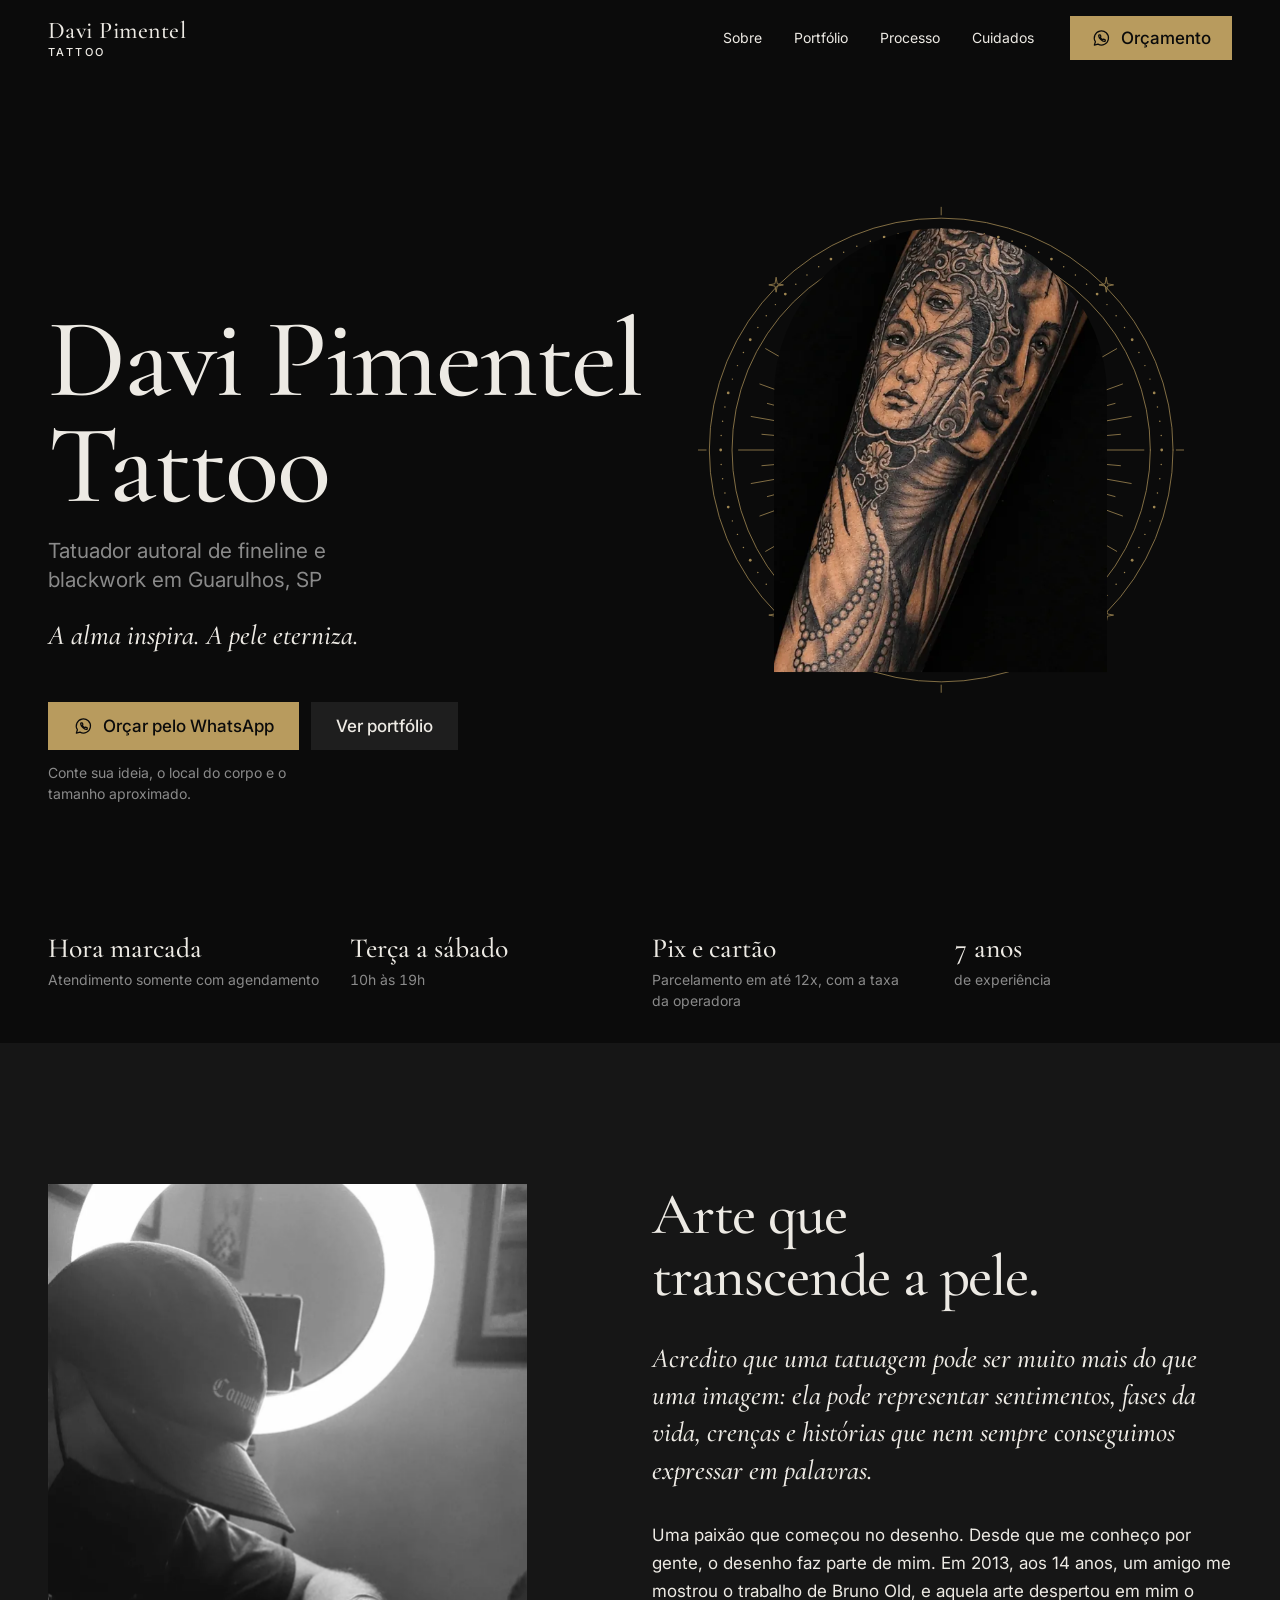
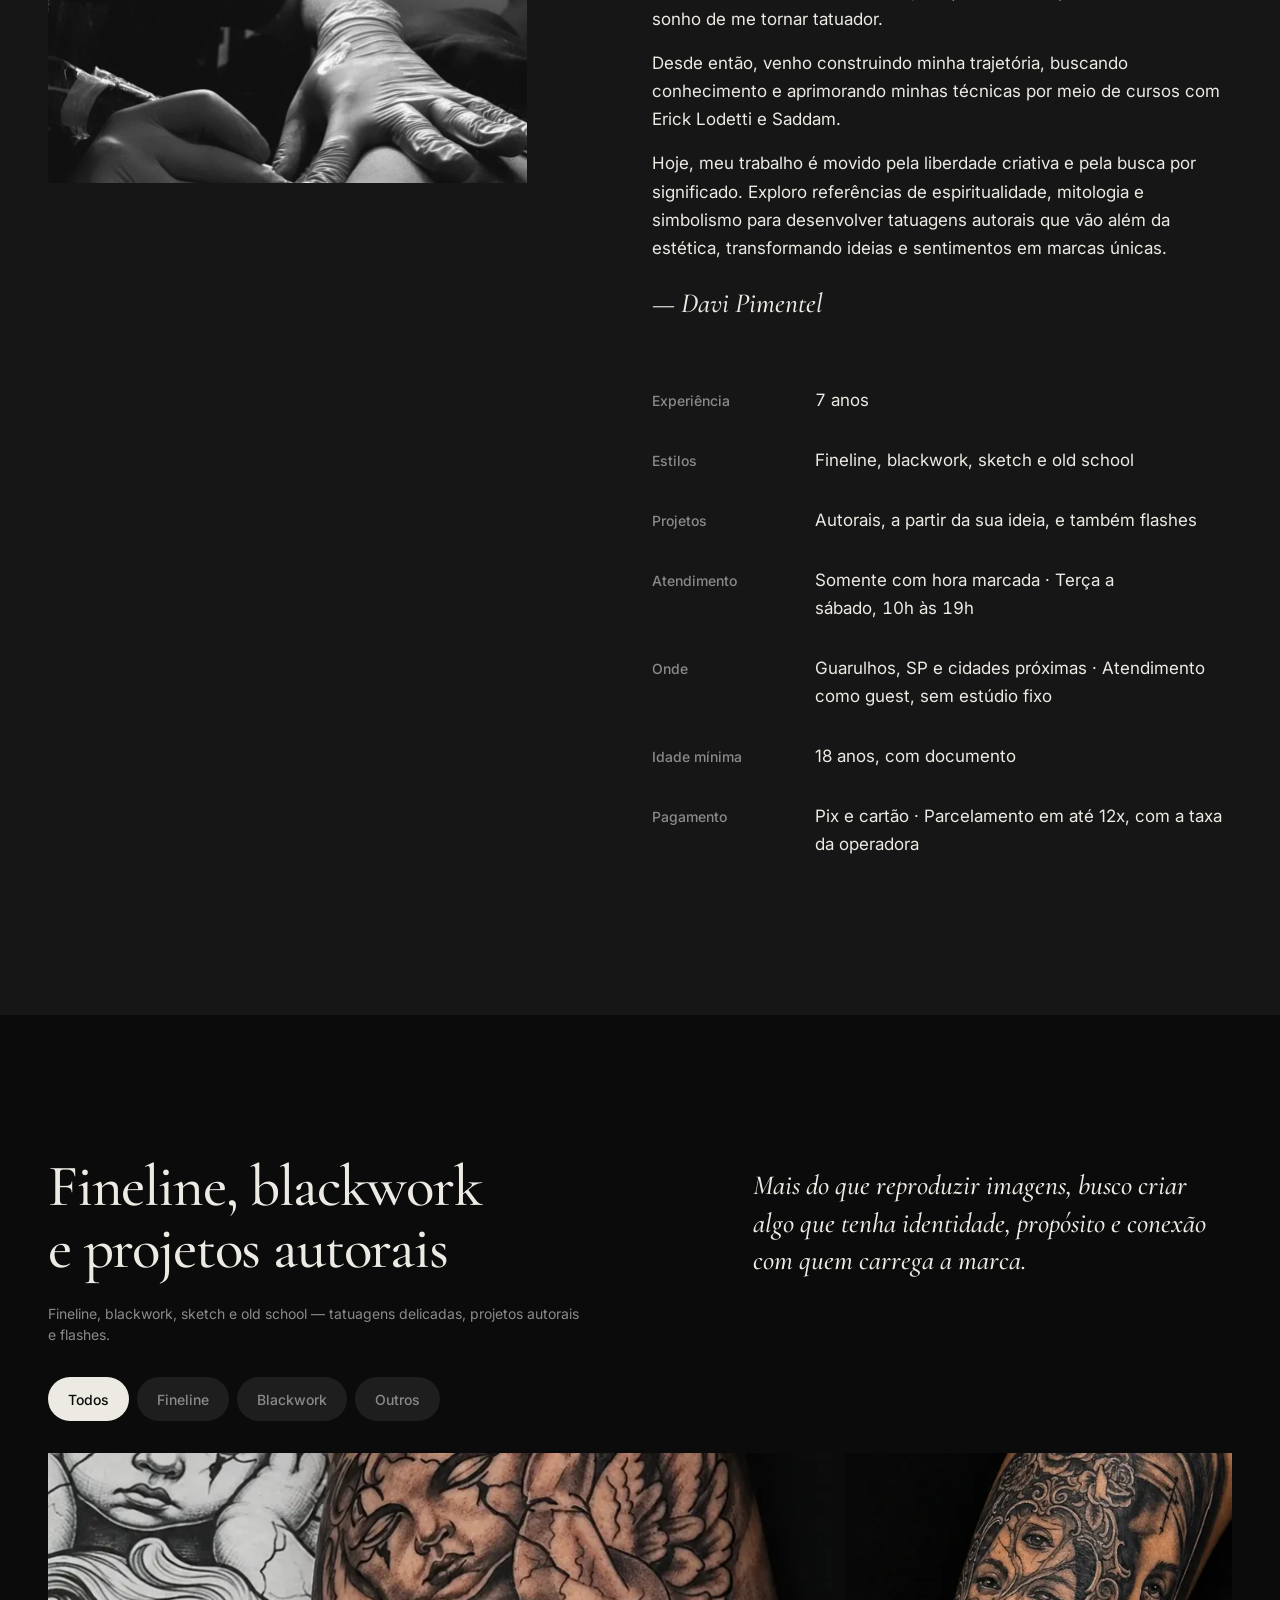
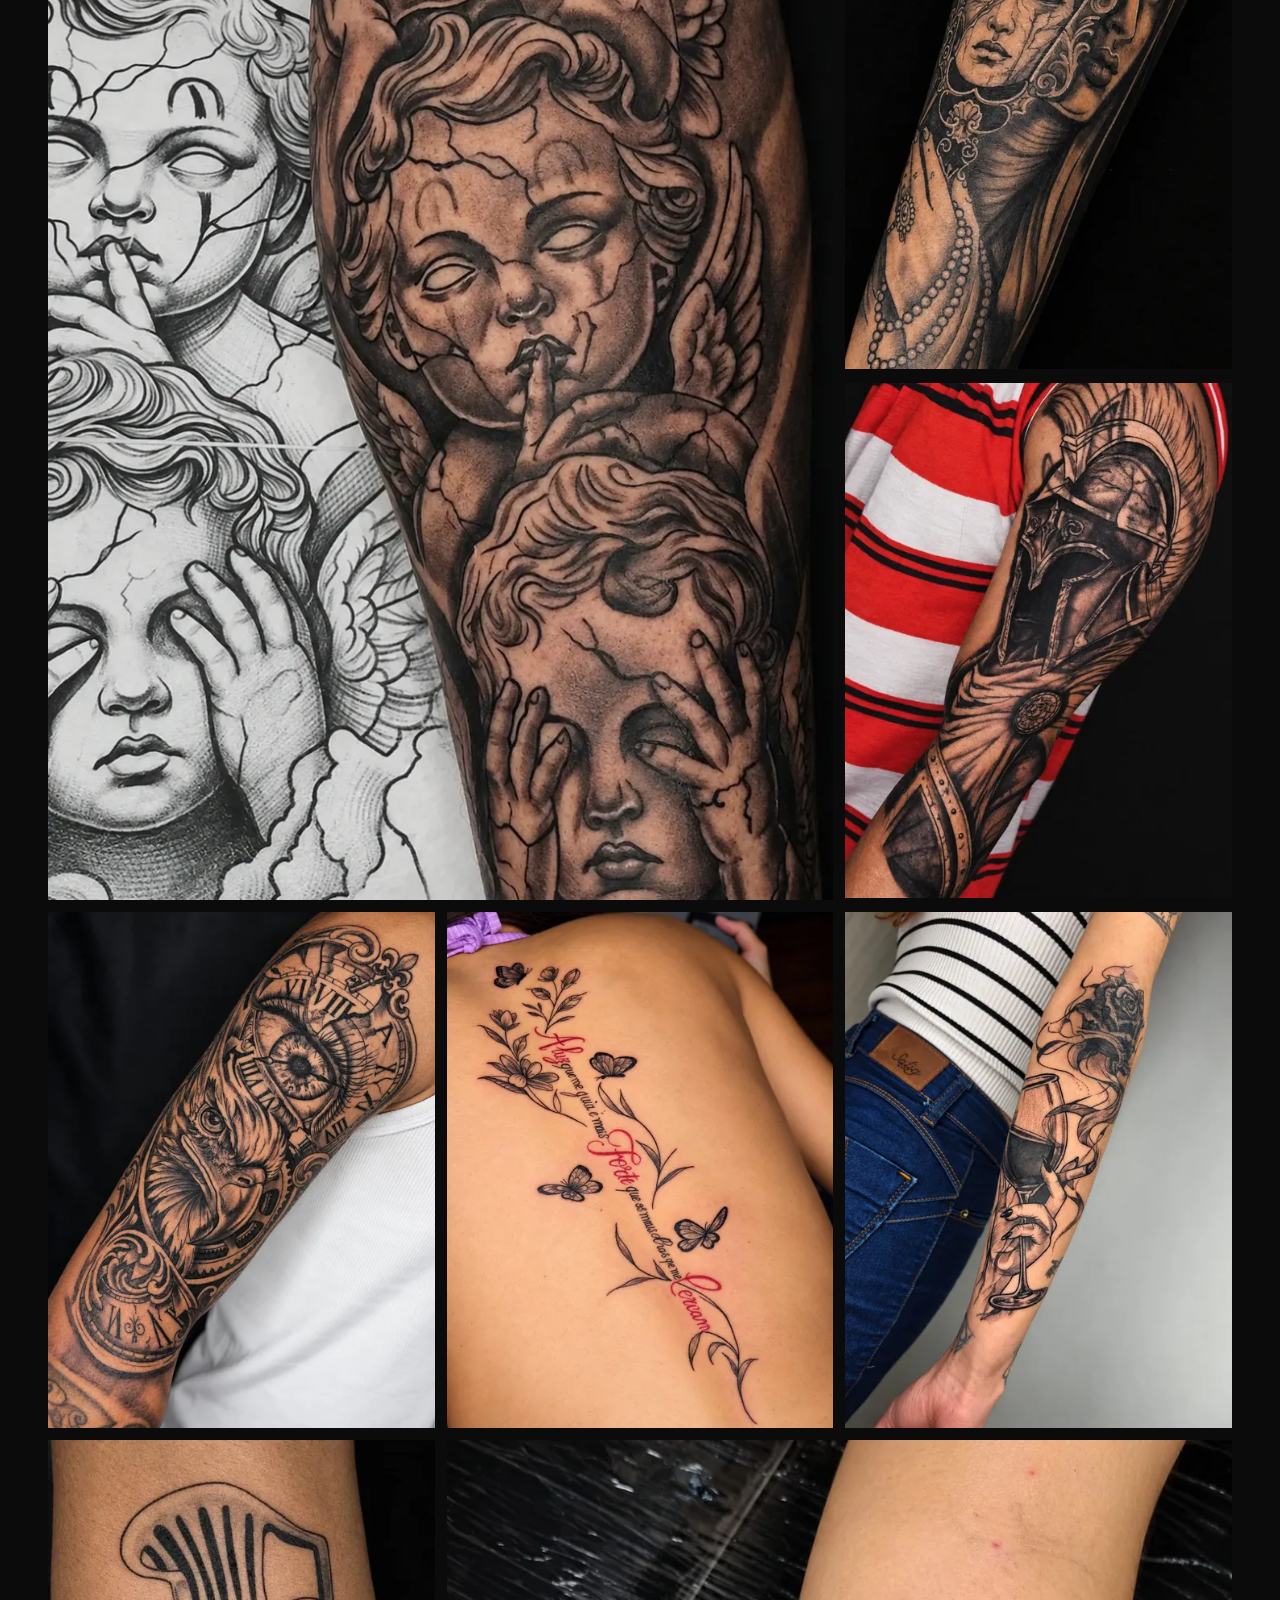
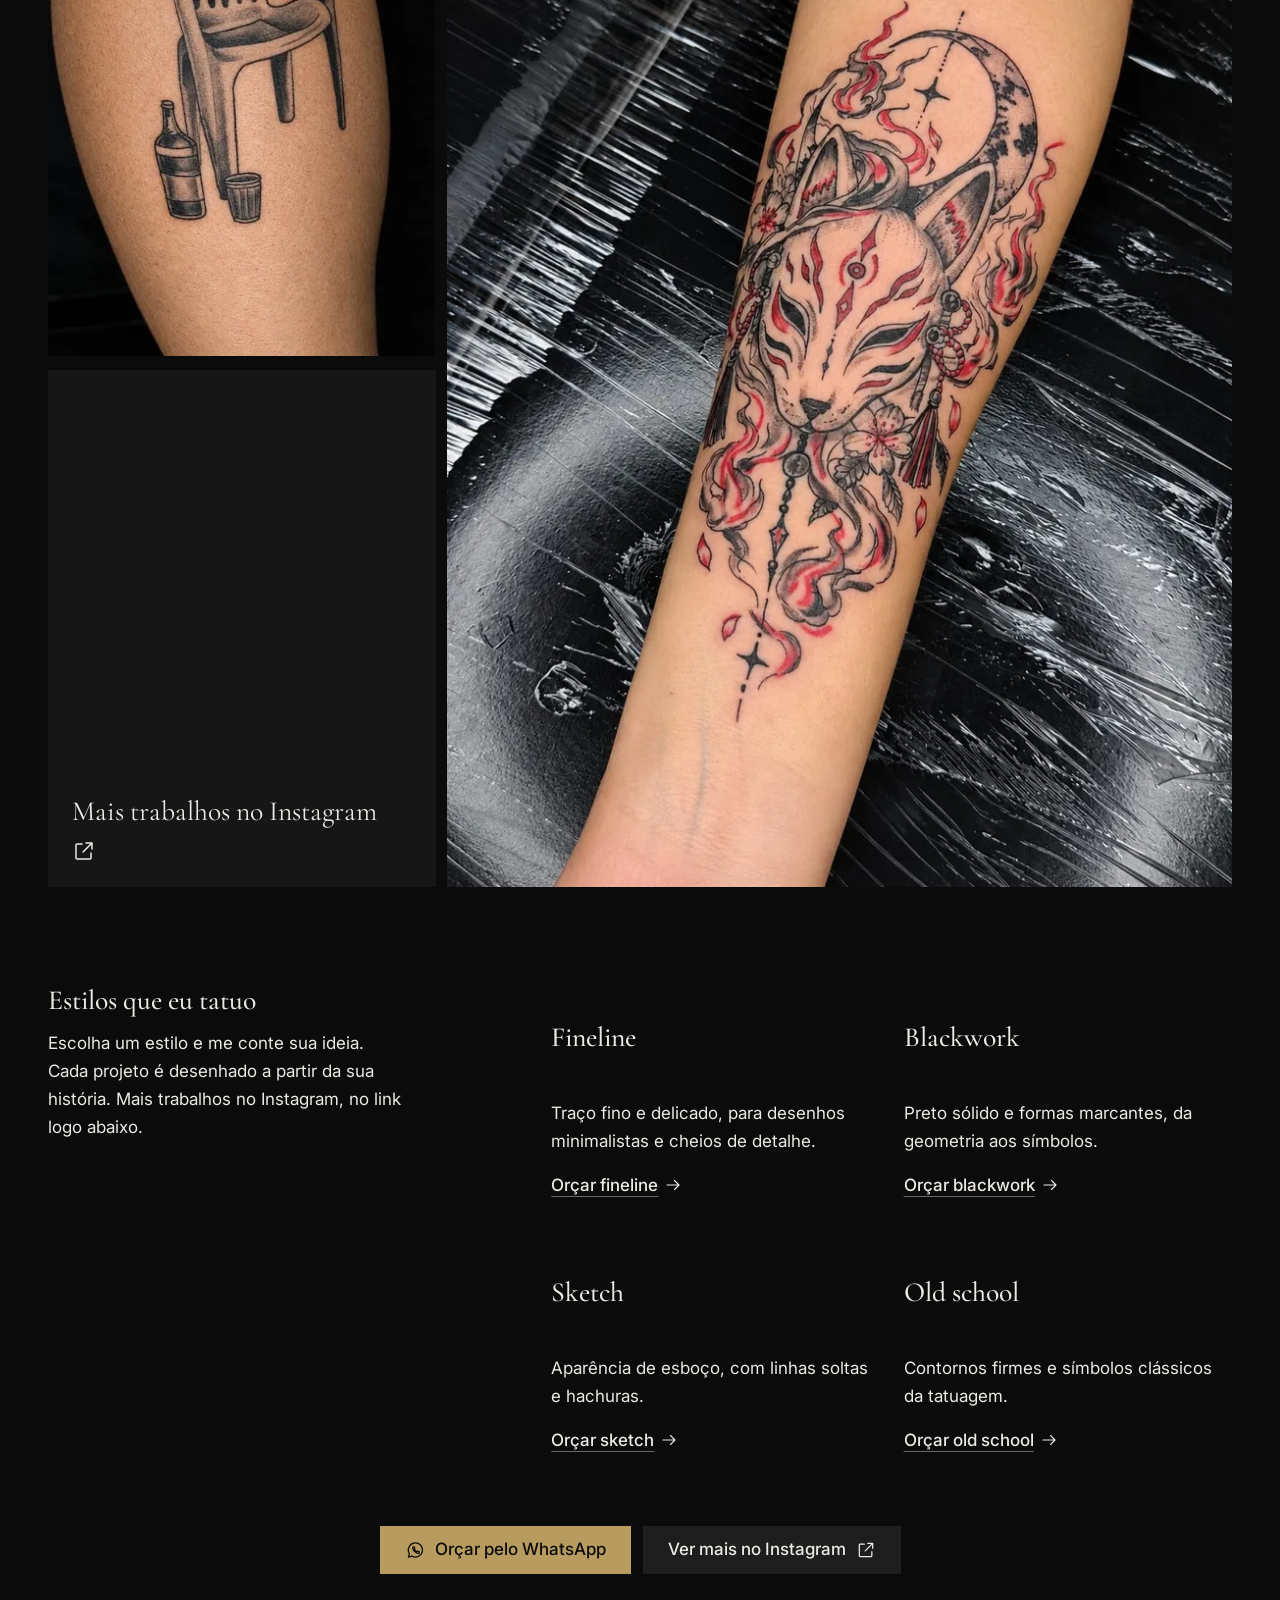
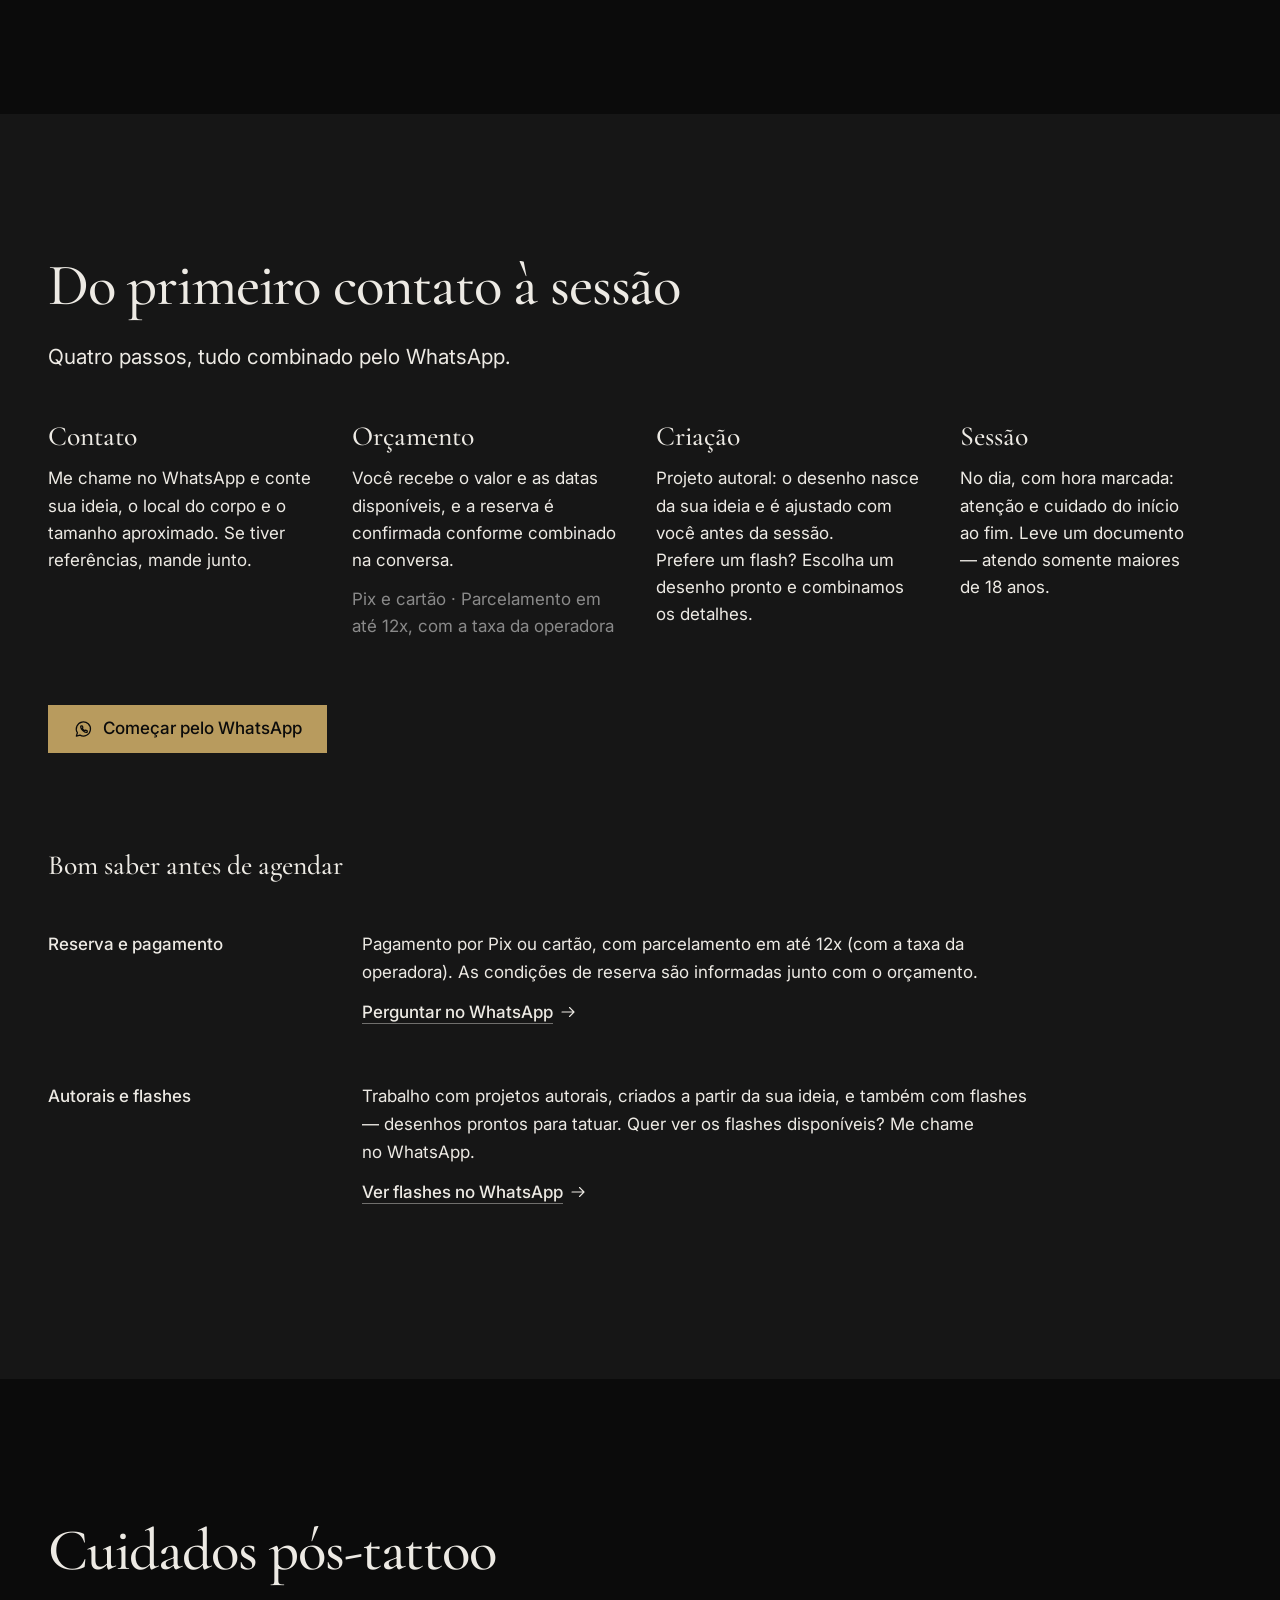
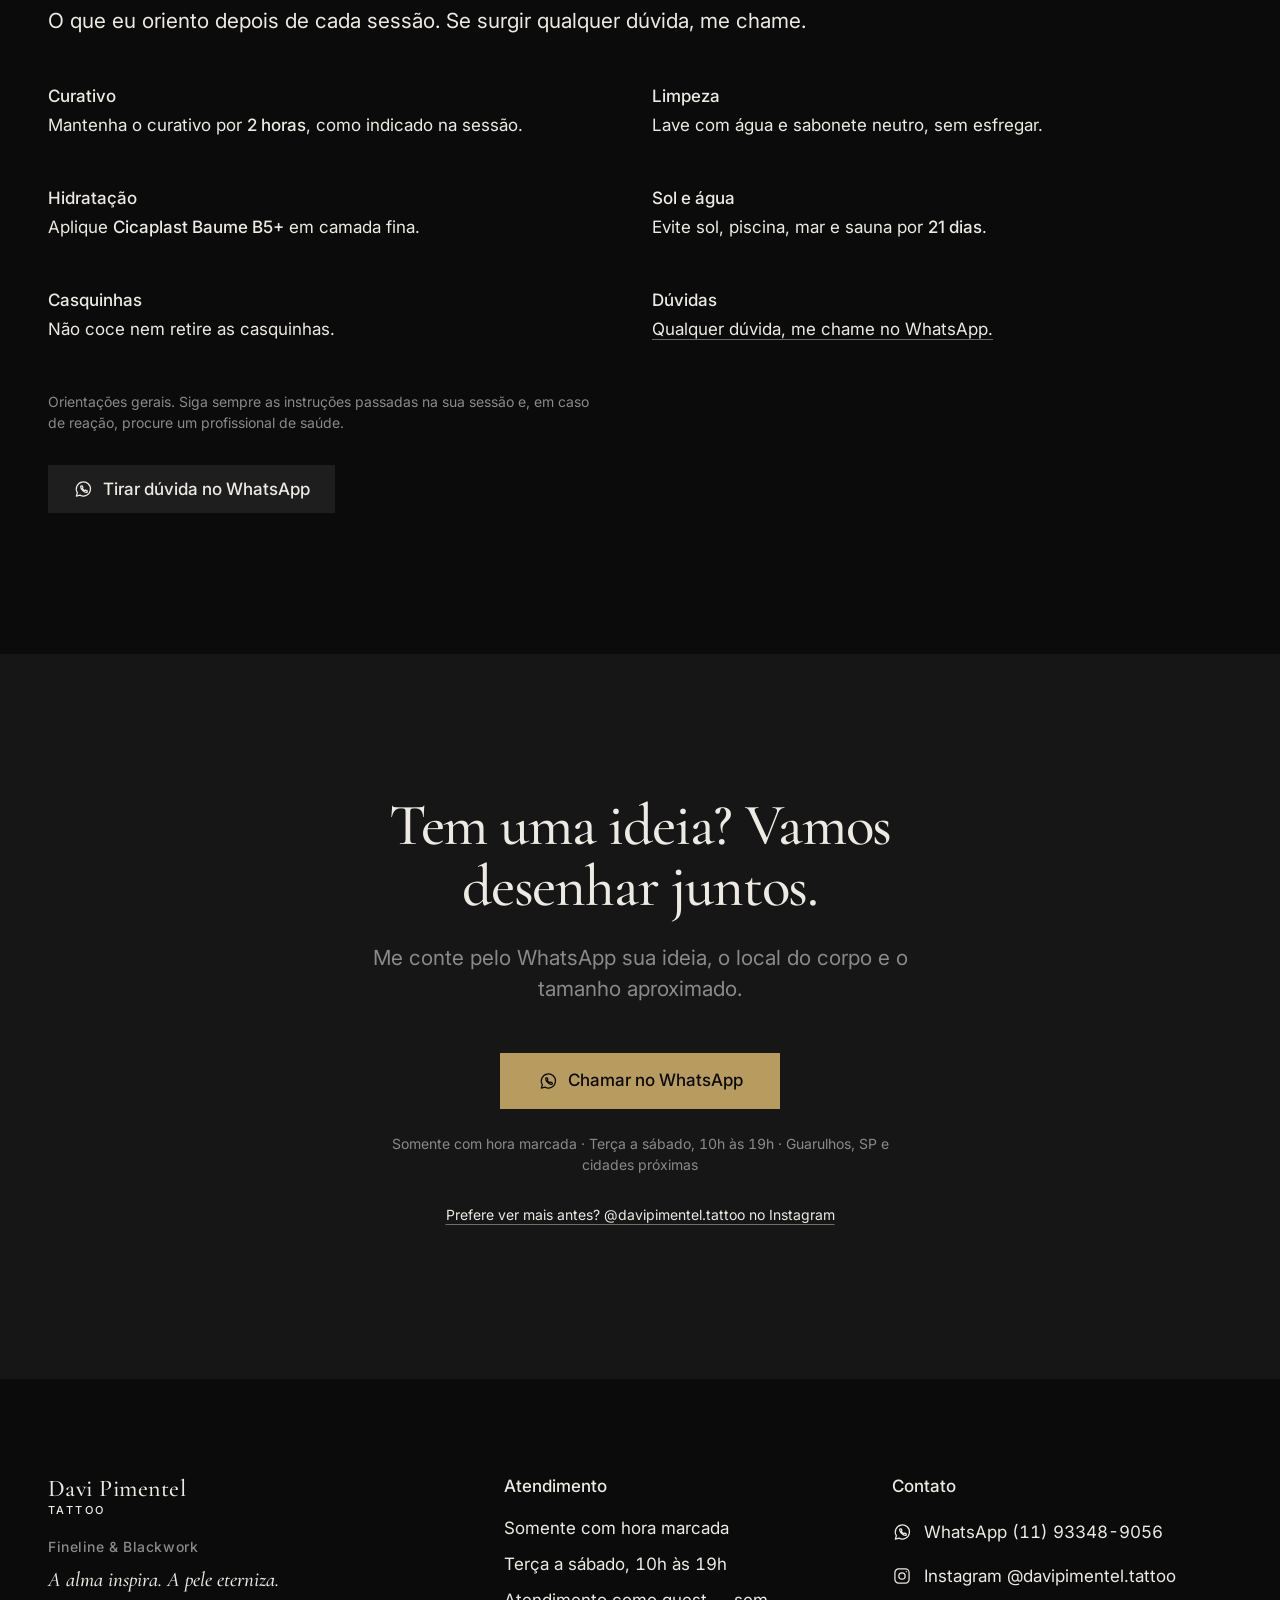
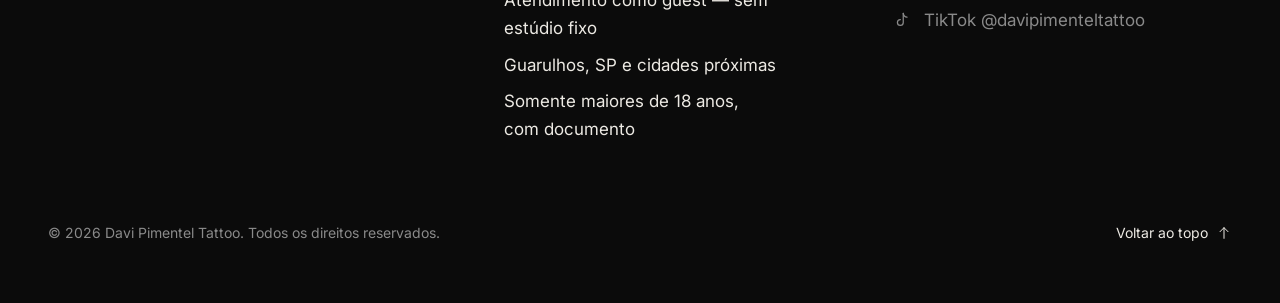
==== commit 12a4013c: "Atualiza prévia com a revisão de design (outubro/2026) Gerada por tools/gerar_previa.py a partir da " ====
--- a/index.html
+++ b/index.html
@@ -16,9 +16,9 @@
 
   <link rel="preconnect" href="https://fonts.googleapis.com">
   <link rel="preconnect" href="https://fonts.gstatic.com" crossorigin>
-  <link rel="stylesheet" href="https://fonts.googleapis.com/css2?family=Cormorant+Garamond:ital,wght@0,500;0,600;1,500&amp;family=Inter:wght@400;500&amp;display=swap">
-  <link rel="stylesheet" href="assets/css/style.css?v=3">
-  <script type="module" src="assets/js/main.js?v=3"></script>
+  <link rel="stylesheet" href="https://fonts.googleapis.com/css2?family=Cormorant+Garamond:ital,wght@0,500;1,500&amp;family=Inter:wght@400;500&amp;display=swap">
+  <link rel="stylesheet" href="assets/css/style.css?v=4">
+  <script type="module" src="assets/js/main.js?v=4"></script>
 
   <meta property="og:locale" content="pt_BR">
   <meta property="og:type" content="website">
@@ -120,7 +120,7 @@
 }
   </script>
 </head>
-<body data-hero="type" data-portrait="none" data-gallery="live" data-wall="hidden">
+<body data-hero="type" data-portrait="photo" data-gallery="live" data-wall="hidden">
 
   <svg hidden aria-hidden="true" xmlns="http://www.w3.org/2000/svg">
     <symbol id="i-menu" viewBox="0 0 24 24"><path d="M4 7h16M4 17h16"/></symbol>
@@ -132,7 +132,6 @@
     <symbol id="i-whatsapp" viewBox="0 0 24 24"><path d="M4 20.5l1.3-4A8.5 8.5 0 1 1 8.4 19.4L4 20.5z"/><path d="M9.3 8.7c.1-.4.4-.6.7-.6h.7c.2 0 .4.1.5.4l.6 1.5c.1.2 0 .5-.1.6l-.5.6c.6 1.2 1.6 2.2 2.8 2.8l.6-.5c.2-.2.4-.2.6-.1l1.5.6c.2.1.4.3.4.5v.7c0 .5-.3.8-.7.9-1.1.3-2.8-.3-4.6-2.1-1.8-1.8-2.4-3.5-2.5-4.3z"/></symbol>
     <symbol id="i-instagram" viewBox="0 0 24 24"><rect x="3.5" y="3.5" width="17" height="17" rx="4.5"/><circle cx="12" cy="12" r="3.8"/><path d="M17.2 6.8h.01"/></symbol>
     <symbol id="i-tiktok" viewBox="0 0 24 24"><path d="M13.5 4v11a3.5 3.5 0 1 1-3.5-3.5"/><path d="M13.5 4c.3 2.7 1.9 4.3 4.5 4.5"/></symbol>
-    <symbol id="i-star4" viewBox="0 0 24 24"><path d="M12 1.5 13.9 10.1 22.5 12 13.9 13.9 12 22.5 10.1 13.9 1.5 12 10.1 10.1Z"/></symbol>
     <symbol id="i-image" viewBox="0 0 24 24"><rect x="3.5" y="4.5" width="17" height="15" rx="1"/><path d="M3.5 16l5-5 4 4 2.5-2.5 5.5 5.5"/><path d="M15.5 8.5h.01"/></symbol>
   </svg>
 
@@ -151,10 +150,10 @@
         </button>
         <div class="nav-panel" id="nav-list">
           <ul class="nav-links" role="list">
-            <li><a href="#sobre"><span class="nav-num" aria-hidden="true">01</span>Sobre</a></li>
-            <li><a href="#portfolio"><span class="nav-num" aria-hidden="true">02</span>Portfólio</a></li>
-            <li><a href="#processo"><span class="nav-num" aria-hidden="true">03</span>Processo</a></li>
-            <li><a href="#cuidados"><span class="nav-num" aria-hidden="true">04</span>Cuidados</a></li>
+            <li><a href="#sobre">Sobre</a></li>
+            <li><a href="#portfolio">Portfólio</a></li>
+            <li><a href="#processo">Processo</a></li>
+            <li><a href="#cuidados">Cuidados</a></li>
           </ul>
           <div class="nav-extra">
             <a class="btn btn-primary" href="https://wa.me/5511933489056?text=Ol%C3%A1%2C%20Davi!%20Vim%20pelo%20site%20e%20quero%20fazer%20um%20or%C3%A7amento.%0AIdeia%3A%20%0ALocal%20do%20corpo%3A%20%0ATamanho%20aproximado%3A%20" target="_blank" rel="noopener" data-cta="drawer" aria-label="Orçar pelo WhatsApp (abre em nova aba)">
@@ -169,7 +168,7 @@
         </div>
       </nav>
 
-      <a class="btn btn-ghost btn-header" href="https://wa.me/5511933489056?text=Ol%C3%A1%2C%20Davi!%20Vim%20pelo%20site%20e%20quero%20fazer%20um%20or%C3%A7amento.%0AIdeia%3A%20%0ALocal%20do%20corpo%3A%20%0ATamanho%20aproximado%3A%20" target="_blank" rel="noopener" data-cta="header" aria-label="Orçamento pelo WhatsApp (abre em nova aba)">
+      <a class="btn btn-primary btn-header" href="https://wa.me/5511933489056?text=Ol%C3%A1%2C%20Davi!%20Vim%20pelo%20site%20e%20quero%20fazer%20um%20or%C3%A7amento.%0AIdeia%3A%20%0ALocal%20do%20corpo%3A%20%0ATamanho%20aproximado%3A%20" target="_blank" rel="noopener" data-cta="header" aria-label="Orçamento pelo WhatsApp (abre em nova aba)">
         <svg class="icon" aria-hidden="true" focusable="false"><use href="#i-whatsapp"></use></svg><span>Orçamento</span>
       </a>
     </div>
@@ -180,7 +179,6 @@
     <section id="inicio" class="hero" aria-labelledby="h-inicio" tabindex="-1">
       <div class="hero-stage">
         <div class="sentinela" aria-hidden="true"></div>
-        <div class="hero-glow" aria-hidden="true"></div>
         <svg xmlns="http://www.w3.org/2000/svg" viewBox="0 0 600 600" class="hero-art" aria-hidden="true" focusable="false" fill="none" stroke="currentColor" stroke-width="1" stroke-linecap="round" stroke-linejoin="round">
         <g class="e-g d1">
         <circle cx="300" cy="300" r="286" pathLength="1"/>
@@ -404,9 +402,9 @@
         </g>
         </svg>
 
-        <div class="placeholder placeholder-hero" role="img" aria-label="Espaço reservado: foto do hero, a substituir" data-slot="hero">
+        <div class="placeholder placeholder-hero" role="img" aria-label="Espaço reservado D2: mãos tatuando em close, a substituir" data-slot="hero">
           <svg class="icon" aria-hidden="true" focusable="false"><use href="#i-image"></use></svg>
-          <span class="placeholder-label">Foto do hero · Substituir</span>
+          <span class="placeholder-label">D2 · Mãos tatuando em close (16:9) ou D9 · vídeo curto · Substituir</span>
         </div>
 
         <figure class="hero-foto" aria-hidden="true">
@@ -417,10 +415,9 @@
         </figure>
         <div class="hero-inner">
           <div class="hero-text">
-            <p class="eyebrow hero-eyebrow">Tatuagens autorais</p>
             <h1 id="h-inicio">
-              <span class="h1-name">Davi Pimentel <em>Tattoo</em></span>
-              <span class="h1-sub">Tatuador fineline e blackwork em Guarulhos, SP</span>
+              <span class="h1-name">Davi Pimentel Tattoo</span>
+              <span class="h1-sub">Tatuador autoral de fineline e blackwork em Guarulhos, SP</span>
             </h1>
             <p class="slogan">A alma inspira. A pele eterniza.</p>
             <div class="hero-actions">
@@ -431,38 +428,36 @@
               <a class="btn btn-ghost" href="#portfolio">Ver portfólio</a>
             </div>
           </div>
-          <p class="hero-tag" aria-hidden="true">Guarulhos, SP · Terça a sábado</p>
-        </div>
-        <span class="hero-scroll" aria-hidden="true"></span>
+        </div>
       </div>
 
       <div class="fatos">
         <div class="container">
           <dl class="fatos-list">
             <div><dt>Hora marcada</dt><dd>Atendimento somente com agendamento</dd></div>
-            <div><dt>Terça a sábado</dt><dd class="tnum">10h às 19h</dd></div>
-            <div><dt>Pix e cartão</dt><dd>Parcelamento em até 12x, com a taxa da operadora</dd></div>
-            <div><dt class="tnum">7 anos</dt><dd>de experiência</dd></div>
+            <div><dt>Terça a sábado</dt><dd class="tnum">10h&nbsp;às&nbsp;19h</dd></div>
+            <div><dt>Pix e cartão</dt><dd>Parcelamento em até&nbsp;12x, com a taxa da operadora</dd></div>
+            <div><dt class="tnum">7&nbsp;anos</dt><dd>de experiência</dd></div>
           </dl>
         </div>
       </div>
     </section>
 
-    <div class="faixa" aria-hidden="true">
-      <div class="faixa-track"><div class="faixa-grupo"><span>Fineline</span><svg aria-hidden="true" focusable="false"><use href="#i-star4"></use></svg><span>Blackwork</span><svg aria-hidden="true" focusable="false"><use href="#i-star4"></use></svg><span>Sketch</span><svg aria-hidden="true" focusable="false"><use href="#i-star4"></use></svg><span>Old school</span><svg aria-hidden="true" focusable="false"><use href="#i-star4"></use></svg><span>Projetos autorais</span><svg aria-hidden="true" focusable="false"><use href="#i-star4"></use></svg><span>Flashes</span><svg aria-hidden="true" focusable="false"><use href="#i-star4"></use></svg></div><div class="faixa-grupo"><span>Fineline</span><svg aria-hidden="true" focusable="false"><use href="#i-star4"></use></svg><span>Blackwork</span><svg aria-hidden="true" focusable="false"><use href="#i-star4"></use></svg><span>Sketch</span><svg aria-hidden="true" focusable="false"><use href="#i-star4"></use></svg><span>Old school</span><svg aria-hidden="true" focusable="false"><use href="#i-star4"></use></svg><span>Projetos autorais</span><svg aria-hidden="true" focusable="false"><use href="#i-star4"></use></svg><span>Flashes</span><svg aria-hidden="true" focusable="false"><use href="#i-star4"></use></svg></div></div>
-    </div>
     <section id="sobre" class="sobre" aria-labelledby="h-sobre" tabindex="-1">
       <div class="container sobre-grid">
         <div class="sobre-head reveal">
-          <p class="eyebrow">Sobre</p>
           <h2 id="h-sobre">Arte que transcende a pele.</h2>
         </div>
 
         <div class="sobre-media">
-          <div class="placeholder placeholder-portrait" role="img" aria-label="Espaço reservado: retrato de Davi Pimentel, a substituir" data-slot="portrait">
+          <div class="placeholder placeholder-portrait" role="img" aria-label="Espaço reservado D1: retrato de Davi Pimentel, a substituir" data-slot="portrait">
             <svg class="icon" aria-hidden="true" focusable="false"><use href="#i-image"></use></svg>
-            <span class="placeholder-label">Retrato do tatuador (P&amp;B) · Substituir</span>
+            <span class="placeholder-label">D1 · Retrato do Davi em P&amp;B (4:5) · Substituir</span>
           </div>
+          <picture class="sobre-pic">
+            <source type="image/webp" srcset="assets/img/sobre/retrato-480.webp 480w, assets/img/sobre/retrato-960.webp 960w" sizes="(min-width: 900px) 40vw, 100vw">
+            <img src="assets/img/sobre/retrato-960.jpg" srcset="assets/img/sobre/retrato-480.jpg 480w, assets/img/sobre/retrato-960.jpg 960w" sizes="(min-width: 900px) 40vw, 100vw" width="960" height="1200" alt="Davi Pimentel tatuando, de boné e luvas, com uma luz circular ao fundo, em preto e branco" loading="lazy" decoding="async">
+          </picture>
         </div>
 
         <div class="sobre-body reveal">
@@ -477,13 +472,13 @@
           <p class="assinatura">— Davi Pimentel</p>
 
           <dl class="ficha">
-            <div><dt>Experiência</dt><dd class="tnum">7 anos</dd></div>
+            <div><dt>Experiência</dt><dd class="tnum">7&nbsp;anos</dd></div>
             <div><dt>Estilos</dt><dd>Fineline, blackwork, sketch e old school</dd></div>
             <div><dt>Projetos</dt><dd>Autorais, a partir da sua ideia, e também flashes</dd></div>
-            <div><dt>Atendimento</dt><dd>Somente com hora marcada · <span class="tnum">Terça a sábado, 10h às 19h</span></dd></div>
+            <div><dt>Atendimento</dt><dd>Somente com hora marcada · <span class="tnum">Terça a sábado, 10h&nbsp;às&nbsp;19h</span></dd></div>
             <div><dt>Onde</dt><dd>Guarulhos, SP e cidades próximas · Atendimento como guest, sem estúdio fixo</dd></div>
-            <div><dt>Idade mínima</dt><dd>18 anos, com documento</dd></div>
-            <div><dt>Pagamento</dt><dd>Pix e cartão · Parcelamento em até 12x, com a taxa da operadora</dd></div>
+            <div><dt>Idade mínima</dt><dd>18&nbsp;anos, com documento</dd></div>
+            <div><dt>Pagamento</dt><dd>Pix e cartão · Parcelamento em até&nbsp;12x, com a taxa da operadora</dd></div>
           </dl>
         </div>
       </div>
@@ -491,7 +486,6 @@
 
     <section id="portfolio" class="portfolio" aria-labelledby="h-portfolio" tabindex="-1">
       <div class="container portfolio-head reveal">
-        <p class="eyebrow">Portfólio</p>
         <h2 id="h-portfolio">Fineline, blackwork e projetos autorais</h2>
         <blockquote class="quote">
           <p>Mais do que reproduzir imagens, busco criar algo que tenha identidade, propósito e conexão com quem carrega a marca.</p>
@@ -513,17 +507,19 @@
 <li data-cat="blackwork" data-destaque="true">
   <figure>
     <button type="button" class="tile" aria-label="Ampliar: Tatuagem em preto e cinza de três anjos de pedra rachada no braço, ao lado do desenho original, por Davi Pimentel Tattoo"
-            data-full="assets/img/portfolio/01-blackwork-anjos-pedra-1200.jpg" data-cat-label="Blackwork" data-local="braço" data-label="Blackwork · braço">
+            data-full="assets/img/portfolio/01-blackwork-anjos-pedra-1440.webp" data-cat-label="Blackwork" data-local="braço" data-label="Blackwork · braço">
       <picture>
         <source type="image/webp"
                 srcset="assets/img/portfolio/01-blackwork-anjos-pedra-480.webp 480w,
                         assets/img/portfolio/01-blackwork-anjos-pedra-800.webp 800w,
-                        assets/img/portfolio/01-blackwork-anjos-pedra-1200.webp 1200w"
+                        assets/img/portfolio/01-blackwork-anjos-pedra-1200.webp 1200w,
+                        assets/img/portfolio/01-blackwork-anjos-pedra-1440.webp 1440w"
                 sizes="(min-width: 1280px) 785px, (min-width: 900px) 61vw, 100vw">
         <img src="assets/img/portfolio/01-blackwork-anjos-pedra-800.jpg"
              srcset="assets/img/portfolio/01-blackwork-anjos-pedra-480.jpg 480w,
                      assets/img/portfolio/01-blackwork-anjos-pedra-800.jpg 800w,
-                     assets/img/portfolio/01-blackwork-anjos-pedra-1200.jpg 1200w"
+                     assets/img/portfolio/01-blackwork-anjos-pedra-1200.jpg 1200w,
+                     assets/img/portfolio/01-blackwork-anjos-pedra-1440.jpg 1440w"
              sizes="(min-width: 1280px) 785px, (min-width: 900px) 61vw, 100vw"
              width="800" height="1067" loading="lazy" decoding="async"
              alt="Tatuagem em preto e cinza de três anjos de pedra rachada no braço, ao lado do desenho original, por Davi Pimentel Tattoo">
@@ -535,17 +531,19 @@
 <li data-cat="blackwork">
   <figure>
     <button type="button" class="tile" aria-label="Ampliar: Tatuagem em preto e cinza de dois rostos femininos com moldura ornamental, rosas e colar de pérolas no braço, por Davi Pimentel Tattoo"
-            data-full="assets/img/portfolio/02-blackwork-retratos-femininos-ornamentais-1200.jpg" data-cat-label="Blackwork" data-local="braço" data-label="Blackwork · braço">
+            data-full="assets/img/portfolio/02-blackwork-retratos-femininos-ornamentais-1440.webp" data-cat-label="Blackwork" data-local="braço" data-label="Blackwork · braço">
       <picture>
         <source type="image/webp"
                 srcset="assets/img/portfolio/02-blackwork-retratos-femininos-ornamentais-480.webp 480w,
                         assets/img/portfolio/02-blackwork-retratos-femininos-ornamentais-800.webp 800w,
-                        assets/img/portfolio/02-blackwork-retratos-femininos-ornamentais-1200.webp 1200w"
+                        assets/img/portfolio/02-blackwork-retratos-femininos-ornamentais-1200.webp 1200w,
+                        assets/img/portfolio/02-blackwork-retratos-femininos-ornamentais-1440.webp 1440w"
                 sizes="(min-width: 1280px) 387px, (min-width: 900px) 30vw, 50vw">
         <img src="assets/img/portfolio/02-blackwork-retratos-femininos-ornamentais-800.jpg"
              srcset="assets/img/portfolio/02-blackwork-retratos-femininos-ornamentais-480.jpg 480w,
                      assets/img/portfolio/02-blackwork-retratos-femininos-ornamentais-800.jpg 800w,
-                     assets/img/portfolio/02-blackwork-retratos-femininos-ornamentais-1200.jpg 1200w"
+                     assets/img/portfolio/02-blackwork-retratos-femininos-ornamentais-1200.jpg 1200w,
+                     assets/img/portfolio/02-blackwork-retratos-femininos-ornamentais-1440.jpg 1440w"
              sizes="(min-width: 1280px) 387px, (min-width: 900px) 30vw, 50vw"
              width="800" height="1067" loading="lazy" decoding="async"
              alt="Tatuagem em preto e cinza de dois rostos femininos com moldura ornamental, rosas e colar de pérolas no braço, por Davi Pimentel Tattoo">
@@ -557,17 +555,19 @@
 <li data-cat="blackwork">
   <figure>
     <button type="button" class="tile" aria-label="Ampliar: Tatuagem em preto e cinza de elmo espartano com capa e escudo no braço, por Davi Pimentel Tattoo"
-            data-full="assets/img/portfolio/03-blackwork-elmo-espartano-1200.jpg" data-cat-label="Blackwork" data-local="braço" data-label="Blackwork · braço">
+            data-full="assets/img/portfolio/03-blackwork-elmo-espartano-1440.webp" data-cat-label="Blackwork" data-local="braço" data-label="Blackwork · braço">
       <picture>
         <source type="image/webp"
                 srcset="assets/img/portfolio/03-blackwork-elmo-espartano-480.webp 480w,
                         assets/img/portfolio/03-blackwork-elmo-espartano-800.webp 800w,
-                        assets/img/portfolio/03-blackwork-elmo-espartano-1200.webp 1200w"
+                        assets/img/portfolio/03-blackwork-elmo-espartano-1200.webp 1200w,
+                        assets/img/portfolio/03-blackwork-elmo-espartano-1440.webp 1440w"
                 sizes="(min-width: 1280px) 387px, (min-width: 900px) 30vw, 50vw">
         <img src="assets/img/portfolio/03-blackwork-elmo-espartano-800.jpg"
              srcset="assets/img/portfolio/03-blackwork-elmo-espartano-480.jpg 480w,
                      assets/img/portfolio/03-blackwork-elmo-espartano-800.jpg 800w,
-                     assets/img/portfolio/03-blackwork-elmo-espartano-1200.jpg 1200w"
+                     assets/img/portfolio/03-blackwork-elmo-espartano-1200.jpg 1200w,
+                     assets/img/portfolio/03-blackwork-elmo-espartano-1440.jpg 1440w"
              sizes="(min-width: 1280px) 387px, (min-width: 900px) 30vw, 50vw"
              width="800" height="1066" loading="lazy" decoding="async"
              alt="Tatuagem em preto e cinza de elmo espartano com capa e escudo no braço, por Davi Pimentel Tattoo">
@@ -576,6 +576,120 @@
     <figcaption class="sr-only">Tatuagem em preto e cinza de elmo espartano com capa e escudo no braço, por Davi Pimentel Tattoo</figcaption>
   </figure>
 </li>
+<li data-cat="blackwork">
+  <figure>
+    <button type="button" class="tile" aria-label="Ampliar: Tatuagem em preto e cinza de águia com relógio de algarismos romanos, olho e engrenagens no braço"
+            data-full="assets/img/portfolio/04-blackwork-aguia-relogio-1086.webp" data-cat-label="Blackwork" data-local="braço" data-label="Blackwork · braço">
+      <picture>
+        <source type="image/webp"
+                srcset="assets/img/portfolio/04-blackwork-aguia-relogio-480.webp 480w,
+                        assets/img/portfolio/04-blackwork-aguia-relogio-800.webp 800w,
+                        assets/img/portfolio/04-blackwork-aguia-relogio-1086.webp 1086w"
+                sizes="(min-width: 1280px) 387px, (min-width: 900px) 30vw, 50vw">
+        <img src="assets/img/portfolio/04-blackwork-aguia-relogio-800.jpg"
+             srcset="assets/img/portfolio/04-blackwork-aguia-relogio-480.jpg 480w,
+                     assets/img/portfolio/04-blackwork-aguia-relogio-800.jpg 800w,
+                     assets/img/portfolio/04-blackwork-aguia-relogio-1086.jpg 1086w"
+             sizes="(min-width: 1280px) 387px, (min-width: 900px) 30vw, 50vw"
+             width="800" height="1067" loading="lazy" decoding="async"
+             alt="Tatuagem em preto e cinza de águia com relógio de algarismos romanos, olho e engrenagens no braço">
+      </picture>
+    </button>
+    <figcaption class="sr-only">Tatuagem em preto e cinza de águia com relógio de algarismos romanos, olho e engrenagens no braço</figcaption>
+  </figure>
+</li>
+<li data-cat="fineline">
+  <figure>
+    <button type="button" class="tile" aria-label="Ampliar: Tatuagem em traço fino de frase em letra cursiva, com flores e borboletas, nas costas"
+            data-full="assets/img/portfolio/05-fineline-frase-borboletas-1086.webp" data-cat-label="Fineline" data-local="costas" data-label="Fineline · costas">
+      <picture>
+        <source type="image/webp"
+                srcset="assets/img/portfolio/05-fineline-frase-borboletas-480.webp 480w,
+                        assets/img/portfolio/05-fineline-frase-borboletas-800.webp 800w,
+                        assets/img/portfolio/05-fineline-frase-borboletas-1086.webp 1086w"
+                sizes="(min-width: 1280px) 387px, (min-width: 900px) 30vw, 50vw">
+        <img src="assets/img/portfolio/05-fineline-frase-borboletas-800.jpg"
+             srcset="assets/img/portfolio/05-fineline-frase-borboletas-480.jpg 480w,
+                     assets/img/portfolio/05-fineline-frase-borboletas-800.jpg 800w,
+                     assets/img/portfolio/05-fineline-frase-borboletas-1086.jpg 1086w"
+             sizes="(min-width: 1280px) 387px, (min-width: 900px) 30vw, 50vw"
+             width="800" height="1067" loading="lazy" decoding="async"
+             alt="Tatuagem em traço fino de frase em letra cursiva, com flores e borboletas, nas costas">
+      </picture>
+    </button>
+    <figcaption class="sr-only">Tatuagem em traço fino de frase em letra cursiva, com flores e borboletas, nas costas</figcaption>
+  </figure>
+</li>
+<li data-cat="blackwork">
+  <figure>
+    <button type="button" class="tile" aria-label="Ampliar: Tatuagem em preto e cinza de mão segurando taça de vinho e cigarro, com rosa e fumaça, no antebraço"
+            data-full="assets/img/portfolio/06-blackwork-taca-vinho-1086.webp" data-cat-label="Blackwork" data-local="antebraço" data-label="Blackwork · antebraço">
+      <picture>
+        <source type="image/webp"
+                srcset="assets/img/portfolio/06-blackwork-taca-vinho-480.webp 480w,
+                        assets/img/portfolio/06-blackwork-taca-vinho-800.webp 800w,
+                        assets/img/portfolio/06-blackwork-taca-vinho-1086.webp 1086w"
+                sizes="(min-width: 1280px) 387px, (min-width: 900px) 30vw, 50vw">
+        <img src="assets/img/portfolio/06-blackwork-taca-vinho-800.jpg"
+             srcset="assets/img/portfolio/06-blackwork-taca-vinho-480.jpg 480w,
+                     assets/img/portfolio/06-blackwork-taca-vinho-800.jpg 800w,
+                     assets/img/portfolio/06-blackwork-taca-vinho-1086.jpg 1086w"
+             sizes="(min-width: 1280px) 387px, (min-width: 900px) 30vw, 50vw"
+             width="800" height="1067" loading="lazy" decoding="async"
+             alt="Tatuagem em preto e cinza de mão segurando taça de vinho e cigarro, com rosa e fumaça, no antebraço">
+      </picture>
+    </button>
+    <figcaption class="sr-only">Tatuagem em preto e cinza de mão segurando taça de vinho e cigarro, com rosa e fumaça, no antebraço</figcaption>
+  </figure>
+</li>
+<li data-cat="blackwork">
+  <figure>
+    <button type="button" class="tile" aria-label="Ampliar: Tatuagem em preto e cinza de cadeira de plástico com garrafa e copo"
+            data-full="assets/img/portfolio/07-blackwork-cadeira-garrafa-610.webp" data-cat-label="Blackwork">
+      <picture>
+        <source type="image/webp"
+                srcset="assets/img/portfolio/07-blackwork-cadeira-garrafa-480.webp 480w,
+                        assets/img/portfolio/07-blackwork-cadeira-garrafa-610.webp 610w"
+                sizes="(min-width: 1280px) 387px, (min-width: 900px) 30vw, 50vw">
+        <img src="assets/img/portfolio/07-blackwork-cadeira-garrafa-610.jpg"
+             srcset="assets/img/portfolio/07-blackwork-cadeira-garrafa-480.jpg 480w,
+                     assets/img/portfolio/07-blackwork-cadeira-garrafa-610.jpg 610w"
+             sizes="(min-width: 1280px) 387px, (min-width: 900px) 30vw, 50vw"
+             width="610" height="816" loading="lazy" decoding="async"
+             alt="Tatuagem em preto e cinza de cadeira de plástico com garrafa e copo">
+      </picture>
+    </button>
+    <figcaption class="sr-only">Tatuagem em preto e cinza de cadeira de plástico com garrafa e copo</figcaption>
+  </figure>
+</li>
+<li data-cat="outros" data-destaque="true">
+  <figure>
+    <button type="button" class="tile" aria-label="Ampliar: Tatuagem de máscara kitsune com lua crescente, flores de cerejeira e chamas em preto e vermelho no antebraço"
+            data-full="assets/img/portfolio/08-outros-mascara-kitsune-1086.webp" data-cat-label="Outros" data-local="antebraço" data-label="Outros · antebraço">
+      <picture>
+        <source type="image/webp"
+                srcset="assets/img/portfolio/08-outros-mascara-kitsune-480.webp 480w,
+                        assets/img/portfolio/08-outros-mascara-kitsune-800.webp 800w,
+                        assets/img/portfolio/08-outros-mascara-kitsune-1086.webp 1086w"
+                sizes="(min-width: 1280px) 785px, (min-width: 900px) 61vw, 50vw">
+        <img src="assets/img/portfolio/08-outros-mascara-kitsune-800.jpg"
+             srcset="assets/img/portfolio/08-outros-mascara-kitsune-480.jpg 480w,
+                     assets/img/portfolio/08-outros-mascara-kitsune-800.jpg 800w,
+                     assets/img/portfolio/08-outros-mascara-kitsune-1086.jpg 1086w"
+             sizes="(min-width: 1280px) 785px, (min-width: 900px) 61vw, 50vw"
+             width="800" height="1067" loading="lazy" decoding="async"
+             alt="Tatuagem de máscara kitsune com lua crescente, flores de cerejeira e chamas em preto e vermelho no antebraço">
+      </picture>
+    </button>
+    <figcaption class="sr-only">Tatuagem de máscara kitsune com lua crescente, flores de cerejeira e chamas em preto e vermelho no antebraço</figcaption>
+  </figure>
+</li>
+<li class="galeria-mais">
+  <a class="galeria-mais-link" href="https://www.instagram.com/davipimentel.tattoo" target="_blank" rel="noopener" aria-label="Mais trabalhos no Instagram @davipimentel.tattoo (abre em nova aba)">
+    <span>Mais trabalhos no Instagram</span>
+    <svg class="icon" aria-hidden="true" focusable="false"><use href="#i-external"></use></svg>
+  </a>
+</li>
       </ul>
 
       <div class="container">
@@ -586,75 +700,21 @@
           </div>
           <ul class="estilos reveal-group" role="list">
           <li class="estilo reveal">
-            <svg class="estilo-art" viewBox="0 0 120 120" aria-hidden="true" focusable="false" fill="none" stroke="currentColor" stroke-width="1.2" stroke-linecap="round" stroke-linejoin="round">
-<path d="M30 98 C48 78 62 58 92 22"/>
-<path d="M39.45 87.11 Q42.59 76.98 34.78 69.81 Q31.63 79.94 39.45 87.11 Z"/>
-<path d="M46.71 78.28 Q54.86 84.27 63.75 79.43 Q55.59 73.44 46.71 78.28 Z"/>
-<path d="M54.25 68.84 Q56.89 59.58 49.61 53.28 Q46.97 62.54 54.25 68.84 Z"/>
-<path d="M62.4 58.54 Q69.8 63.91 77.77 59.45 Q70.38 54.09 62.4 58.54 Z"/>
-<path d="M71.49 47.12 Q73.93 38.82 67.41 33.14 Q64.97 41.44 71.49 47.12 Z"/>
-<path d="M80.29 36.22 Q86.86 41.17 94.09 37.23 Q87.51 32.29 80.29 36.22 Z"/>
-<circle cx="86" cy="46" r="1.1" fill="currentColor" stroke="none"/>
-<circle cx="96" cy="56" r="0.8" fill="currentColor" stroke="none"/>
-<circle cx="78" cy="36" r="0.7" fill="currentColor" stroke="none"/>
-</svg>
             <h4>Fineline</h4>
             <p>Traço fino e delicado, para desenhos minimalistas e cheios de detalhe.</p>
             <a class="link-seta" href="https://wa.me/5511933489056?text=Ol%C3%A1%2C%20Davi!%20Vim%20pelo%20site%20e%20quero%20or%C3%A7ar%20uma%20tatuagem%20fineline.%0AIdeia%3A%20%0ALocal%20do%20corpo%3A%20%0ATamanho%20aproximado%3A%20" target="_blank" rel="noopener" data-cta="estilo_fineline" aria-label="Orçar fineline pelo WhatsApp (abre em nova aba)">Orçar fineline<svg class="icon" aria-hidden="true" focusable="false"><use href="#i-arrow-right"></use></svg></a>
           </li>
           <li class="estilo reveal">
-            <svg class="estilo-art" viewBox="0 0 120 120" aria-hidden="true" focusable="false" fill="none" stroke="currentColor" stroke-width="1.2" stroke-linecap="round" stroke-linejoin="round">
-<circle cx="60" cy="60" r="46"/>
-<circle cx="60" cy="60" r="34"/>
-<path d="M60 26 L71.91 15.57 L77 30.56 Z" fill="currentColor" stroke="none"/>
-<path d="M77 30.56 L92.53 27.47 L89.44 43 Z"/>
-<path d="M89.44 43 L104.43 48.09 L94 60 Z" fill="currentColor" stroke="none"/>
-<path d="M94 60 L104.43 71.91 L89.44 77 Z"/>
-<path d="M89.44 77 L92.53 92.53 L77 89.44 Z" fill="currentColor" stroke="none"/>
-<path d="M77 89.44 L71.91 104.43 L60 94 Z"/>
-<path d="M60 94 L48.09 104.43 L43 89.44 Z" fill="currentColor" stroke="none"/>
-<path d="M43 89.44 L27.47 92.53 L30.56 77 Z"/>
-<path d="M30.56 77 L15.57 71.91 L26 60 Z" fill="currentColor" stroke="none"/>
-<path d="M26 60 L15.57 48.09 L30.56 43 Z"/>
-<path d="M30.56 43 L27.47 27.47 L43 30.56 Z" fill="currentColor" stroke="none"/>
-<path d="M43 30.56 L48.09 15.57 L60 26 Z"/>
-<path d="M77.47 69.74 A20 20 0 1 1 60.96 40.02 A17 17 0 1 0 77.47 69.74 Z" fill="currentColor" stroke="none"/>
-</svg>
             <h4>Blackwork</h4>
             <p>Preto sólido e formas marcantes, da geometria aos símbolos.</p>
             <a class="link-seta" href="https://wa.me/5511933489056?text=Ol%C3%A1%2C%20Davi!%20Vim%20pelo%20site%20e%20quero%20or%C3%A7ar%20uma%20tatuagem%20blackwork.%0AIdeia%3A%20%0ALocal%20do%20corpo%3A%20%0ATamanho%20aproximado%3A%20" target="_blank" rel="noopener" data-cta="estilo_blackwork" aria-label="Orçar blackwork pelo WhatsApp (abre em nova aba)">Orçar blackwork<svg class="icon" aria-hidden="true" focusable="false"><use href="#i-arrow-right"></use></svg></a>
           </li>
           <li class="estilo reveal">
-            <svg class="estilo-art" viewBox="0 0 120 120" aria-hidden="true" focusable="false" fill="none" stroke="currentColor" stroke-width="1.2" stroke-linecap="round" stroke-linejoin="round">
-<circle cx="60" cy="60" r="40"/>
-<circle cx="61.6" cy="58.8" r="41.5" opacity=".55"/>
-<circle cx="59" cy="61.4" r="38.8" opacity=".4"/>
-<path d="M36 28 L92 84" opacity=".8"/>
-<path d="M39.6 25.6 L94.4 80.4" opacity=".8"/>
-<path d="M43.54 23.54 L96.46 76.46" opacity=".8"/>
-<path d="M47.88 21.88 L98.12 72.12" opacity=".8"/>
-<path d="M52.68 20.68 L99.32 67.32" opacity=".8"/>
-<path d="M58.05 20.05 L99.95 61.95" opacity=".8"/>
-<path d="M18 104 C40 98 74 100 102 94" opacity=".6"/>
-</svg>
             <h4>Sketch</h4>
             <p>Aparência de esboço, com linhas soltas e hachuras.</p>
             <a class="link-seta" href="https://wa.me/5511933489056?text=Ol%C3%A1%2C%20Davi!%20Vim%20pelo%20site%20e%20quero%20or%C3%A7ar%20uma%20tatuagem%20sketch.%0AIdeia%3A%20%0ALocal%20do%20corpo%3A%20%0ATamanho%20aproximado%3A%20" target="_blank" rel="noopener" data-cta="estilo_sketch" aria-label="Orçar sketch pelo WhatsApp (abre em nova aba)">Orçar sketch<svg class="icon" aria-hidden="true" focusable="false"><use href="#i-arrow-right"></use></svg></a>
           </li>
           <li class="estilo reveal">
-            <svg class="estilo-art" viewBox="0 0 120 120" aria-hidden="true" focusable="false" fill="none" stroke="currentColor" stroke-width="1.2" stroke-linecap="round" stroke-linejoin="round">
-<path d="M60 14 L71.17 44.63 L103.75 45.79 L78.07 65.87 L87.04 97.21 L60 79 L32.96 97.21 L41.93 65.87 L16.25 45.79 L48.83 44.63 Z" stroke-width="3"/>
-<path d="M60 60 L60 14 L48.83 44.63 Z" fill="currentColor" stroke="none"/>
-<path d="M60 60 L60 14" stroke-width="1.5"/>
-<path d="M60 60 L103.75 45.79 L71.17 44.63 Z" fill="currentColor" stroke="none"/>
-<path d="M60 60 L103.75 45.79" stroke-width="1.5"/>
-<path d="M60 60 L87.04 97.21 L78.07 65.87 Z" fill="currentColor" stroke="none"/>
-<path d="M60 60 L87.04 97.21" stroke-width="1.5"/>
-<path d="M60 60 L32.96 97.21 L60 79 Z" fill="currentColor" stroke="none"/>
-<path d="M60 60 L32.96 97.21" stroke-width="1.5"/>
-<path d="M60 60 L16.25 45.79 L41.93 65.87 Z" fill="currentColor" stroke="none"/>
-<path d="M60 60 L16.25 45.79" stroke-width="1.5"/>
-</svg>
             <h4>Old school</h4>
             <p>Contornos firmes e símbolos clássicos da tatuagem.</p>
             <a class="link-seta" href="https://wa.me/5511933489056?text=Ol%C3%A1%2C%20Davi!%20Vim%20pelo%20site%20e%20quero%20or%C3%A7ar%20uma%20tatuagem%20old%20school.%0AIdeia%3A%20%0ALocal%20do%20corpo%3A%20%0ATamanho%20aproximado%3A%20" target="_blank" rel="noopener" data-cta="estilo_oldschool" aria-label="Orçar old school pelo WhatsApp (abre em nova aba)">Orçar old school<svg class="icon" aria-hidden="true" focusable="false"><use href="#i-arrow-right"></use></svg></a>
@@ -674,34 +734,36 @@
     <section id="processo" class="processo" aria-labelledby="h-processo" tabindex="-1">
       <div class="container">
         <div class="processo-head reveal">
-          <p class="eyebrow">Processo</p>
           <h2 id="h-processo">Do primeiro contato à sessão</h2>
           <p class="lead">Quatro passos, tudo combinado pelo WhatsApp.</p>
         </div>
 
         <ol class="etapas reveal-group" role="list">
           <li class="reveal">
-            <span class="numeral" aria-hidden="true">01</span>
             <h3>Contato</h3>
             <p>Me chame no WhatsApp e conte sua ideia, o local do corpo e o tamanho aproximado. Se tiver referências, mande junto.</p>
           </li>
           <li class="reveal">
-            <span class="numeral" aria-hidden="true">02</span>
             <h3>Orçamento</h3>
             <p>Você recebe o valor e as datas disponíveis, e a reserva é confirmada conforme combinado na conversa.</p>
-            <p class="nota">Pix e cartão · Parcelamento em até 12x, com a taxa da operadora</p>
+            <p class="nota">Pix e cartão · Parcelamento em até&nbsp;12x, com a taxa da operadora</p>
           </li>
           <li class="reveal">
-            <span class="numeral" aria-hidden="true">03</span>
             <h3>Criação</h3>
             <p>Projeto autoral: o desenho nasce da sua ideia e é ajustado com você antes da sessão. Prefere um flash? Escolha um desenho pronto e combinamos os detalhes.</p>
           </li>
           <li class="reveal">
-            <span class="numeral" aria-hidden="true">04</span>
             <h3>Sessão</h3>
-            <p>No dia, com hora marcada: atenção e cuidado do início ao fim. Leve um documento — atendo somente maiores de 18 anos.</p>
+            <p>No dia, com hora marcada: atenção e cuidado do início ao fim. Leve um documento — atendo somente maiores de 18&nbsp;anos.</p>
           </li>
         </ol>
+
+        <div class="slots-revisao">
+          <div class="placeholder" role="img" aria-label="Espaço reservado D3: Davi desenhando o projeto" data-slot="processo-criacao"><svg class="icon" aria-hidden="true" focusable="false"><use href="#i-image"></use></svg><span class="placeholder-label">D3 · Davi desenhando o projeto (4:5)</span></div>
+          <div class="placeholder" role="img" aria-label="Espaço reservado D6: estêncil e conversa com o cliente" data-slot="processo-sessao"><svg class="icon" aria-hidden="true" focusable="false"><use href="#i-image"></use></svg><span class="placeholder-label">D6 · Estêncil e conversa com o cliente, sem rosto (4:5)</span></div>
+          <div class="placeholder" role="img" aria-label="Espaço reservado D5: bancada preparada" data-slot="processo-higiene"><svg class="icon" aria-hidden="true" focusable="false"><use href="#i-image"></use></svg><span class="placeholder-label">D5 · Bancada preparada (4:5) · só com texto de higiene validado</span></div>
+          <div class="placeholder" role="img" aria-label="Espaço reservado D10: folhas de flash" data-slot="processo-flashes"><svg class="icon" aria-hidden="true" focusable="false"><use href="#i-image"></use></svg><span class="placeholder-label">D10 · Folhas de flash vistas de cima (4:5)</span></div>
+        </div>
 
         <p class="section-cta reveal">
           <a class="btn btn-primary" href="https://wa.me/5511933489056?text=Ol%C3%A1%2C%20Davi!%20Vim%20pelo%20site%20e%20quero%20fazer%20um%20or%C3%A7amento.%0AIdeia%3A%20%0ALocal%20do%20corpo%3A%20%0ATamanho%20aproximado%3A%20" target="_blank" rel="noopener" data-cta="process" aria-label="Começar pelo WhatsApp (abre em nova aba)">
@@ -714,7 +776,7 @@
           <dl class="saber">
             <div>
               <dt>Reserva e pagamento</dt>
-              <dd>Pagamento por Pix ou cartão, com parcelamento em até 12x (com a taxa da operadora). As condições de reserva são informadas junto com o orçamento.
+              <dd>Pagamento por Pix ou cartão, com parcelamento em até&nbsp;12x (com a taxa da operadora). As condições de reserva são informadas junto com o orçamento.
                 <a class="link-seta" href="https://wa.me/5511933489056?text=Ol%C3%A1%2C%20Davi!%20Vim%20pelo%20site%20e%20tenho%20uma%20d%C3%BAvida%20antes%20de%20agendar%3A%20" target="_blank" rel="noopener" data-cta="question" aria-label="Perguntar no WhatsApp (abre em nova aba)">Perguntar no WhatsApp<svg class="icon" aria-hidden="true" focusable="false"><use href="#i-arrow-right"></use></svg></a>
               </dd>
             </div>
@@ -741,58 +803,51 @@
       </div>
     </section>
     <div class="parede">
-      <div class="placeholder placeholder-wall" role="img" aria-label="Espaço reservado: foto em destaque, a substituir" data-slot="wall">
+      <div class="placeholder placeholder-wall" role="img" aria-label="Espaço reservado D8: cliente com a tatuagem cicatrizada, a substituir" data-slot="wall">
         <svg class="icon" aria-hidden="true" focusable="false"><use href="#i-image"></use></svg>
-        <span class="placeholder-label">Parede · Foto em destaque · Substituir</span>
+        <span class="placeholder-label">D8 · Cliente com a tatuagem cicatrizada (21:9) · Substituir</span>
       </div>
     </div>
 
     <section id="cuidados" class="cuidados-sec" aria-labelledby="h-cuidados" tabindex="-1">
       <div class="container">
         <div class="cuidados-head reveal">
-          <p class="eyebrow">Cuidados</p>
           <h2 id="h-cuidados">Cuidados pós-tattoo</h2>
           <p class="lead">O que eu oriento depois de cada sessão. Se surgir qualquer dúvida, me chame.</p>
         </div>
 
         <ol class="cuidados reveal-group" role="list">
           <li class="reveal">
-            <span class="numeral" aria-hidden="true">01</span>
             <div>
               <h3>Curativo</h3>
-              <p>Mantenha o curativo por <strong>2 horas</strong>, como indicado na sessão.</p>
+              <p>Mantenha o curativo por <strong>2&nbsp;horas</strong>, como indicado na sessão.</p>
             </div>
           </li>
           <li class="reveal">
-            <span class="numeral" aria-hidden="true">02</span>
             <div>
               <h3>Limpeza</h3>
               <p>Lave com água e sabonete neutro, sem esfregar.</p>
             </div>
           </li>
           <li class="reveal">
-            <span class="numeral" aria-hidden="true">03</span>
             <div>
               <h3>Hidratação</h3>
               <p>Aplique <strong>Cicaplast Baume B5+</strong> em camada fina.</p>
             </div>
           </li>
           <li class="reveal">
-            <span class="numeral" aria-hidden="true">04</span>
             <div>
               <h3>Sol e água</h3>
-              <p>Evite sol, piscina, mar e sauna por <strong>21 dias</strong>.</p>
+              <p>Evite sol, piscina, mar e sauna por <strong>21&nbsp;dias</strong>.</p>
             </div>
           </li>
           <li class="reveal">
-            <span class="numeral" aria-hidden="true">05</span>
             <div>
               <h3>Casquinhas</h3>
               <p>Não coce nem retire as casquinhas.</p>
             </div>
           </li>
           <li class="reveal">
-            <span class="numeral" aria-hidden="true">06</span>
             <div>
               <h3>Dúvidas</h3>
               <p><a class="link-inline" href="https://wa.me/5511933489056?text=Ol%C3%A1%2C%20Davi!%20Fiz%20uma%20tatuagem%20com%20voc%C3%AA%20e%20tenho%20uma%20d%C3%BAvida%20sobre%20os%20cuidados%3A%20" target="_blank" rel="noopener" data-cta="aftercare" aria-label="Qualquer dúvida, me chame no WhatsApp (abre em nova aba)">Qualquer dúvida, me chame no WhatsApp.</a></p>
@@ -816,7 +871,7 @@
         <a class="btn btn-inverse" id="cta-final-btn" href="https://wa.me/5511933489056?text=Ol%C3%A1%2C%20Davi!%20Vim%20pelo%20site%20e%20quero%20fazer%20um%20or%C3%A7amento.%0AIdeia%3A%20%0ALocal%20do%20corpo%3A%20%0ATamanho%20aproximado%3A%20" target="_blank" rel="noopener" data-cta="cta_final" aria-label="Chamar no WhatsApp (abre em nova aba)">
           <svg class="icon" aria-hidden="true" focusable="false"><use href="#i-whatsapp"></use></svg>Chamar no WhatsApp
         </a>
-        <p class="micro">Somente com hora marcada · <span class="tnum">Terça a sábado, 10h às 19h</span> · Guarulhos, SP e cidades próximas</p>
+        <p class="micro">Somente com hora marcada · <span class="tnum">Terça a sábado, 10h&nbsp;às&nbsp;19h</span> · Guarulhos, SP e cidades próximas</p>
         <p class="cta-link"><a href="https://www.instagram.com/davipimentel.tattoo" target="_blank" rel="noopener" aria-label="Prefere ver mais antes? @davipimentel.tattoo no Instagram (abre em nova aba)">Prefere ver mais antes? @davipimentel.tattoo no Instagram</a></p>
       </div>
     </section>
@@ -834,20 +889,20 @@
         <p class="slogan slogan-sm">A alma inspira. A pele eterniza.</p>
       </div>
       <div class="rodape-col">
-        <p class="eyebrow">Atendimento</p>
+        <h3 class="rodape-h">Atendimento</h3>
         <ul class="rodape-list" role="list">
           <li>Somente com hora marcada</li>
-          <li class="tnum">Terça a sábado, 10h às 19h</li>
+          <li class="tnum">Terça a sábado, 10h&nbsp;às&nbsp;19h</li>
           <li>Atendimento como guest — sem estúdio fixo</li>
           <li>Guarulhos, SP e cidades próximas</li>
-          <li>Somente maiores de 18 anos, com documento</li>
+          <li>Somente maiores de 18&nbsp;anos, com documento</li>
         </ul>
       </div>
       <div class="rodape-col">
-        <p class="eyebrow">Contato</p>
+        <h3 class="rodape-h">Contato</h3>
         <address class="rodape-contato">
           <ul>
-            <li><a href="https://wa.me/5511933489056?text=Ol%C3%A1%2C%20Davi!%20Vim%20pelo%20site%20e%20quero%20fazer%20um%20or%C3%A7amento.%0AIdeia%3A%20%0ALocal%20do%20corpo%3A%20%0ATamanho%20aproximado%3A%20" target="_blank" rel="noopener" data-cta="footer" aria-label="WhatsApp (11) 93348-9056 (abre em nova aba)"><svg class="icon" aria-hidden="true" focusable="false"><use href="#i-whatsapp"></use></svg><span>WhatsApp <span class="tnum">(11) 93348-9056</span></span></a></li>
+            <li><a href="https://wa.me/5511933489056?text=Ol%C3%A1%2C%20Davi!%20Vim%20pelo%20site%20e%20quero%20fazer%20um%20or%C3%A7amento.%0AIdeia%3A%20%0ALocal%20do%20corpo%3A%20%0ATamanho%20aproximado%3A%20" target="_blank" rel="noopener" data-cta="footer" aria-label="WhatsApp (11)&nbsp;93348-9056 (abre em nova aba)"><svg class="icon" aria-hidden="true" focusable="false"><use href="#i-whatsapp"></use></svg><span>WhatsApp <span class="tnum">(11)&nbsp;93348-9056</span></span></a></li>
             <li><a href="https://www.instagram.com/davipimentel.tattoo" target="_blank" rel="noopener" aria-label="Instagram @davipimentel.tattoo (abre em nova aba)"><svg class="icon" aria-hidden="true" focusable="false"><use href="#i-instagram"></use></svg><span>Instagram @davipimentel.tattoo</span></a></li>
             <li><span class="rodape-txt"><svg class="icon" aria-hidden="true" focusable="false"><use href="#i-tiktok"></use></svg><span>TikTok @davipimenteltattoo</span></span></li>
           </ul>
@@ -861,7 +916,7 @@
   </footer>
 
   <a class="float" href="https://wa.me/5511933489056?text=Ol%C3%A1%2C%20Davi!%20Vim%20pelo%20site%20e%20quero%20fazer%20um%20or%C3%A7amento.%0AIdeia%3A%20%0ALocal%20do%20corpo%3A%20%0ATamanho%20aproximado%3A%20" target="_blank" rel="noopener" data-cta="floating" aria-label="Orçar pelo WhatsApp (abre em nova aba)">
-    <svg class="icon" aria-hidden="true" focusable="false"><use href="#i-whatsapp"></use></svg><span class="float-label"><span class="float-short">Orçar</span><span class="float-long">&nbsp;pelo WhatsApp</span></span>
+    <svg class="icon" aria-hidden="true" focusable="false"><use href="#i-whatsapp"></use></svg><span class="float-label">Orçar</span>
   </a>
 
   <dialog id="lightbox" class="lightbox" aria-label="Visualização ampliada do portfólio">
--- a/assets/css/style.css
+++ b/assets/css/style.css
@@ -18,10 +18,14 @@
   --text: #EDEAE4;
   --muted: #8A8A8A;                     /* só texto >= 14px, peso 400/500 */
   --muted-strong: #A1A1A1;              /* todo texto < 14px (7,6:1 sobre --bg) */
-  --muted-on-light: #5C5C5C;            /* texto secundário na faixa invertida (5,6:1) */
+  --muted-on-light: #5C5C5C;            /* texto secundário sobre fundo claro (5,6:1) */
+  --tap: rgba(237, 234, 228, 0.12);     /* destaque do toque no celular */
   --line: rgba(237, 234, 228, 0.14);    /* divisores decorativos, molduras de foto */
   --line-strong: rgba(237, 234, 228, 0.42); /* bordas de componentes interativos (3,6:1) */
-  --accent: var(--text);
+  /* Dourado: só na ação (botões) e no emblema do hero. 7,4:1 sobre --bg; texto do botão em --bg (7,4:1). */
+  --gold: #B89B5E;
+  --gold-soft: #CDB27A;                 /* hover do botão */
+  --accent: var(--gold);
   --accent-text: var(--bg);
   --inverse-bg: #EDEAE4;
   --inverse-text: #0B0B0B;
@@ -30,24 +34,19 @@
   --backdrop: rgba(11, 11, 11, 0.94);
   --focus: #EDEAE4;
   --focus-on-light: #0B0B0B;
-  --grain-opacity: 0.05;
 
   /* Fontes (Google Fonts por <link>; fallbacks com métrica ajustada abaixo) */
   --font-display: "Cormorant Garamond", "Cormorant Fallback", Georgia, "Times New Roman", serif;
   --font-body: "Inter", "Inter Fallback", system-ui, -apple-system, "Segoe UI", Roboto, sans-serif;
 
-  /* Escala tipográfica fluida (base 16px) */
+  /* Escala tipográfica fluida (base 16px): seis passos, distantes entre si (revisão 10/2026).
+     Fora da escala só a marca (wordmark), que é logotipo. */
   --fs-display: clamp(3rem, 1.6rem + 7vw, 7rem);          /* nome no hero: 48 -> 112px */
-  --fs-h1-sub: clamp(1.125rem, 1rem + 0.6vw, 1.375rem);   /* span do H1: 18 -> 22px */
-  --fs-h2: clamp(2.25rem, 1.6rem + 2.6vw, 3.75rem);        /* 36 -> 60px */
-  --fs-h3: clamp(1.375rem, 1.25rem + 0.6vw, 1.75rem);      /* 22 -> 28px */
-  --fs-numeral: clamp(3.5rem, 2.5rem + 3vw, 6rem);         /* 01-04, 01-06 */
-  --fs-slogan: clamp(1.375rem, 1.1rem + 1.2vw, 2rem);      /* itálico */
-  --fs-quote: clamp(1.375rem, 1.2rem + 0.9vw, 1.75rem);
-  --fs-lead: clamp(1.125rem, 1.05rem + 0.35vw, 1.3rem);
-  --fs-body: clamp(1rem, 0.96rem + 0.2vw, 1.0625rem);
-  --fs-small: 0.875rem;                                    /* 14px */
-  --fs-label: 0.75rem;                                     /* 12px, caixa-alta, usa --muted-strong */
+  --fs-h2: clamp(2.25rem, 1.6rem + 2.6vw, 3.75rem);        /* títulos de seção: 36 -> 60px */
+  --fs-h3: clamp(1.375rem, 1.25rem + 0.6vw, 1.75rem);      /* subtítulos, citação, slogan: 22 -> 28px */
+  --fs-lead: clamp(1.125rem, 1.05rem + 0.35vw, 1.3rem);    /* frase de apoio: 18 -> 21px */
+  --fs-body: clamp(1rem, 0.96rem + 0.2vw, 1.0625rem);      /* texto: 16 -> 17px */
+  --fs-small: 0.875rem;                                    /* notas e legendas: 14px */
   --measure: 62ch;
 
   /* Espaçamento (base 4px) */
@@ -71,7 +70,7 @@
   --dur-slow: 600ms;
 
   /* Camadas */
-  --z-grain: 1; --z-float: 40; --z-header: 50; --z-drawer: 60; --z-lightbox: 70; --z-skip: 80;
+  --z-float: 40; --z-header: 50; --z-drawer: 60; --z-lightbox: 70; --z-skip: 80;
 }
 
 /* Site dark-only por identidade. Os mesmos valores são repetidos nos dois blocos abaixo
@@ -96,6 +95,7 @@
 
 html {
   background: var(--bg);
+  -webkit-tap-highlight-color: var(--tap);
   scroll-padding-top: var(--header-h);
   -webkit-text-size-adjust: 100%;
   text-size-adjust: 100%;
@@ -118,52 +118,22 @@
 ul, ol { padding: 0; list-style: none; }
 img { max-width: 100%; height: auto; display: block; }
 button { font: inherit; color: inherit; letter-spacing: inherit; }
+a, button { touch-action: manipulation; }
 a { color: inherit; }
 address { font-style: normal; }
 strong { font-weight: 500; color: var(--text); }
 [hidden] { display: none !important; }
 [data-confirmed="false"] { display: none !important; }
 
-/* Grain estático (body::before): SVG inline, sem mix-blend-mode */
-body::before {
-  content: "";
-  position: fixed;
-  inset: 0;
-  z-index: var(--z-grain);
-  pointer-events: none;
-  opacity: var(--grain-opacity);
-  background-image: url("data:image/svg+xml,%3Csvg xmlns='http://www.w3.org/2000/svg' width='200' height='200'%3E%3Cfilter id='n'%3E%3CfeTurbulence type='fractalNoise' baseFrequency='0.8' numOctaves='2' stitchTiles='stitch'/%3E%3C/filter%3E%3Crect width='100%25' height='100%25' filter='url(%23n)'/%3E%3C/svg%3E");
-  background-size: 200px 200px;
-}
-@media (hover: none), (prefers-reduced-data: reduce) { body::before { display: none; } }
-html[data-grain="off"] body::before { display: none; }
-
 /* --------------------------------------------------------------------------
    4. Tipografia
    -------------------------------------------------------------------------- */
-h1, h2, h3 { font-family: var(--font-display); font-weight: 600; overflow-wrap: break-word; }
-h2 { font-size: var(--fs-h2); line-height: 1.05; letter-spacing: -0.01em; }
-h3 { font-size: var(--fs-h3); line-height: 1.2; }
-
-.eyebrow {
-  font-family: var(--font-body);
-  font-size: var(--fs-label);
-  font-weight: 500;
-  line-height: 1.4;
-  letter-spacing: 0.18em;
-  text-transform: uppercase;
-  color: var(--muted-strong);
-  margin-bottom: var(--s3);
-}
-.eyebrow::before {
-  content: "";
-  width: 24px;
-  height: 1px;
-  background: var(--line-strong);
-  display: inline-block;
-  margin-right: var(--s3);
-  vertical-align: middle;
-}
+/* Peso 500 em todos os títulos: a serifa não precisa de negrito para ter presença (e o 600 deixa de ser baixado). */
+h1, h2, h3, h4 { font-family: var(--font-display); font-weight: 500; overflow-wrap: break-word; text-wrap: balance; }
+h2 { font-size: var(--fs-h2); line-height: 1.05; letter-spacing: -0.02em; }
+h3, h4 { font-size: var(--fs-h3); line-height: 1.2; }
+p, dd, li { text-wrap: pretty; }
+
 .lead { font-size: var(--fs-lead); line-height: 1.5; max-width: var(--measure); }
 h2 + .lead { margin-top: var(--s5); }
 .prose p { max-width: var(--measure); }
@@ -173,35 +143,24 @@
   font-family: var(--font-display);
   font-style: italic;
   font-weight: 500;
-  font-size: var(--fs-quote);
+  font-size: var(--fs-h3);
   line-height: 1.35;
-  border-left: 1px solid var(--line);
-  padding-left: var(--s5);
   max-width: var(--measure);
 }
 .slogan {
   font-family: var(--font-display);
   font-style: italic;
   font-weight: 500;
-  font-size: var(--fs-slogan);
+  font-size: var(--fs-h3);
   line-height: 1.3;
 }
 .assinatura {
   font-family: var(--font-display);
   font-style: italic;
   font-weight: 500;
-  font-size: var(--fs-quote);
+  font-size: var(--fs-h3);
   line-height: 1.3;
   margin-top: var(--s5);
-}
-.numeral {
-  display: block;
-  font-family: var(--font-display);
-  font-weight: 500;
-  font-size: var(--fs-numeral);
-  line-height: 1;
-  color: var(--muted);
-  font-feature-settings: "tnum";
 }
 .tnum { font-feature-settings: "tnum"; font-variant-numeric: tabular-nums; }
 
@@ -241,7 +200,6 @@
 /* Foco */
 :focus-visible { outline: 2px solid var(--focus); outline-offset: 3px; }
 .tile:focus-visible { outline-offset: -3px; }
-.cta-final :focus-visible { outline-color: var(--focus-on-light); }
 
 /* Skip link */
 .skip {
@@ -268,7 +226,7 @@
   min-height: 48px;
   padding: 0 24px;
   font-family: var(--font-body);
-  font-size: 1rem;
+  font-size: var(--fs-body);
   font-weight: 500;
   line-height: 1;
   text-decoration: none;
@@ -279,11 +237,11 @@
   transition: background-color var(--dur-fast) var(--ease), color var(--dur-fast) var(--ease), border-color var(--dur-fast) var(--ease);
 }
 .btn-primary { background: var(--accent); color: var(--accent-text); border-color: var(--accent); }
-.btn-primary:hover { background: #FFFFFF; border-color: #FFFFFF; }
-.btn-ghost { background: transparent; color: var(--text); border-color: var(--line-strong); }
+.btn-primary:hover { background: var(--gold-soft); border-color: var(--gold-soft); }
+.btn-ghost { background: var(--surface-2); color: var(--text); border-color: var(--surface-2); }
 .btn-ghost:hover, .btn-ghost:focus-visible { background: var(--text); color: var(--bg); border-color: var(--text); }
-.btn-inverse { background: var(--inverse-text); color: var(--inverse-bg); border-color: var(--inverse-text); min-height: 56px; width: 100%; }
-.btn-inverse:hover { background: #262626; border-color: #262626; }
+.btn-inverse { background: var(--accent); color: var(--accent-text); border-color: var(--accent); min-height: 56px; width: 100%; }
+.btn-inverse:hover { background: var(--gold-soft); border-color: var(--gold-soft); }
 @media (min-width: 600px) { .btn-inverse { width: auto; min-width: 280px; max-width: 360px; } }
 
 .chip {
@@ -291,18 +249,17 @@
   min-height: 44px;
   padding: 0 20px;
   border-radius: var(--radius-pill);
-  border: 1px solid var(--line-strong);
-  background: transparent;
-  color: var(--muted);
-  font-size: 0.9375rem;
+  border: 0;
+  background: var(--surface-2);
+  color: var(--muted);                  /* 4,8:1 sobre --surface-2 */
+  font-size: var(--fs-small);
   font-weight: 500;
   white-space: nowrap;
   cursor: pointer;
-  scroll-snap-align: start;
   transition: background-color var(--dur-fast) var(--ease), color var(--dur-fast) var(--ease);
 }
 .chip:hover { color: var(--text); }
-.chip[aria-pressed="true"] { background: var(--text); color: var(--bg); border-color: var(--text); }
+.chip[aria-pressed="true"] { background: var(--text); color: var(--bg); }
 
 .link-seta {
   display: inline-flex;
@@ -345,11 +302,9 @@
 .placeholder .icon { width: 24px; height: 24px; }
 .placeholder-label {
   font-family: var(--font-body);
-  font-size: var(--fs-label);
+  font-size: var(--fs-small);
   font-weight: 500;
   line-height: 1.4;
-  letter-spacing: 0.18em;
-  text-transform: uppercase;
   color: var(--muted-strong);
 }
 
@@ -362,11 +317,9 @@
   inset-inline: 0;
   height: var(--header-h);
   z-index: var(--z-header);
-  border-bottom: 1px solid transparent;
-  transition: border-color var(--dur) var(--ease);
-}
-/* Fundo/blur num pseudo-elemento: backdrop-filter no próprio header criaria um
-   containing block e o drawer (position: fixed, descendente) ficaria preso a 64px. */
+}
+/* Fundo num pseudo-elemento: um fundo/filtro no próprio header criaria um containing block
+   e o drawer (position: fixed, descendente) ficaria preso a 64px. */
 .topo::before {
   content: "";
   position: absolute;
@@ -376,13 +329,7 @@
   pointer-events: none;
   transition: background-color var(--dur) var(--ease);
 }
-.topo.is-scrolled { border-bottom-color: var(--line); }
-.topo.is-scrolled::before {
-  background: rgba(11, 11, 11, 0.85);
-  -webkit-backdrop-filter: blur(10px);
-  backdrop-filter: blur(10px);
-}
-@supports not (backdrop-filter: blur(1px)) { .topo.is-scrolled::before { background: var(--bg); } }
+.topo.is-scrolled::before { background: var(--bg); }
 body.nav-open .topo { z-index: var(--z-drawer); }
 body.lightbox-open .topo { visibility: hidden; }
 
@@ -405,7 +352,7 @@
 .topo .brand { margin-right: auto; }
 .brand-name {
   font-family: var(--font-display);
-  font-weight: 600;
+  font-weight: 500;
   font-size: 22px;
   line-height: 1;
   letter-spacing: 0.02em;
@@ -421,22 +368,10 @@
 }
 @media (min-width: 900px) { .brand-name { font-size: 24px; } }
 
-/* CTA do cabeçalho */
-.btn-header { min-height: 44px; padding: 0 14px; order: 2; }
+/* CTA do cabeçalho: só no desktop. No celular e no tablet o CTA fixo é o botão flutuante (seção 17),
+   ao alcance do polegar; um CTA fixo por vez. */
+.btn-header { display: none; min-height: 44px; padding: 0 20px; order: 2; }
 .btn-header .icon { width: 20px; height: 20px; }
-@media (max-width: 379.98px) {
-  .btn-header { width: 44px; padding: 0; }
-  .btn-header span {
-    position: absolute !important;
-    width: 1px; height: 1px;
-    padding: 0; margin: -1px;
-    overflow: hidden;
-    clip: rect(0 0 0 0);
-    clip-path: inset(50%);
-    white-space: nowrap;
-    border: 0;
-  }
-}
 
 /* Hambúrguer */
 .nav { order: 3; display: flex; align-items: center; }
@@ -446,7 +381,7 @@
   place-items: center;
   padding: 0;
   background: transparent;
-  border: 1px solid var(--line-strong);
+  border: 0;
   border-radius: var(--radius);
   cursor: pointer;
 }
@@ -457,12 +392,12 @@
   width: 100%;
   height: 1.5px;
   background: currentColor;
-  transition: transform var(--dur) var(--ease), top var(--dur) var(--ease);
+  transition: transform var(--dur) var(--ease);
 }
 .nav-toggle-bars span:first-child { top: 0; }
 .nav-toggle-bars span:last-child { top: calc(100% - 1.5px); }
-.nav-toggle[aria-expanded="true"] .nav-toggle-bars span:first-child { top: 5.25px; transform: rotate(45deg); }
-.nav-toggle[aria-expanded="true"] .nav-toggle-bars span:last-child { top: 5.25px; transform: rotate(-45deg); }
+.nav-toggle[aria-expanded="true"] .nav-toggle-bars span:first-child { transform: translateY(5.25px) rotate(45deg); }
+.nav-toggle[aria-expanded="true"] .nav-toggle-bars span:last-child { transform: translateY(-5.25px) rotate(-45deg); }
 
 /* Drawer (mobile) */
 .nav-panel {
@@ -475,6 +410,7 @@
   padding: calc(var(--header-h) + var(--s6)) var(--gutter) var(--s7);
   background: var(--bg);
   overflow-y: auto;
+  overscroll-behavior: contain;
   opacity: 0;
   visibility: hidden;
   transition: opacity var(--dur) var(--ease), visibility 0s linear var(--dur);
@@ -488,20 +424,11 @@
   min-height: 56px;
   padding: var(--s2) 0;
   font-family: var(--font-display);
-  font-weight: 600;
-  font-size: 2rem;
+  font-weight: 500;
+  font-size: var(--fs-h2);
   line-height: 1.1;
   color: var(--text);
   text-decoration: none;
-}
-.nav-num {
-  font-family: var(--font-body);
-  font-weight: 400;
-  font-size: var(--fs-small);
-  color: var(--muted);
-  letter-spacing: 0.1em;
-  margin-right: var(--s4);
-  font-feature-settings: "tnum";
 }
 .nav-extra { display: flex; flex-direction: column; gap: var(--s5); }
 .nav-extra .btn-primary { width: 100%; min-height: 52px; }
@@ -522,7 +449,7 @@
 /* Nav completa (desktop) */
 @media (min-width: 900px) {
   .nav { order: 2; margin-right: var(--s5); }
-  .btn-header { order: 3; padding: 0 20px; }
+  .btn-header { display: inline-flex; order: 3; }
   .nav-toggle { display: none; }
   .nav-panel {
     position: static;
@@ -544,21 +471,20 @@
     padding: 0 var(--s1);
     font-family: var(--font-body);
     font-weight: 400;
-    font-size: 15px;
+    font-size: var(--fs-small);
     line-height: 1;
   }
   .nav-links a::after {
     content: "";
     position: absolute;
     left: var(--s1); right: var(--s1); bottom: 10px;
-    height: 1px;
+    height: 1px;   /* taste-skill-ignore: sublinhado de estado (hover / seção atual), não é divisória */
     background: var(--text);
     transform: scaleX(0);
     transform-origin: left;
     transition: transform var(--dur) var(--ease);
   }
   .nav-links a:hover::after, .nav-links a[aria-current="true"]::after { transform: scaleX(1); }
-  .nav-num { display: none; }
   .nav-extra { display: none; }
 }
 
@@ -570,34 +496,23 @@
   html.no-js .nav-toggle { display: none; }
   html.no-js .nav-panel { position: static; inset: auto; display: block; padding: 0; background: transparent; opacity: 1; visibility: visible; overflow: visible; }
   html.no-js .nav-links { flex-direction: row; flex-wrap: wrap; gap: 0 var(--s4); }
-  html.no-js .nav-links a { min-height: 44px; font-family: var(--font-body); font-weight: 400; font-size: 15px; padding: 0; }
-  html.no-js .nav-num { display: none; }
+  html.no-js .nav-links a { min-height: 44px; font-family: var(--font-body); font-weight: 400; font-size: var(--fs-small); padding: 0; }
   html.no-js .nav-extra { display: none; }
 }
 
 /* --------------------------------------------------------------------------
    9. Hero (6.2)
    -------------------------------------------------------------------------- */
+/* Celular e tablet: a foto vem em faixa própria, nítida, logo abaixo do cabeçalho, e o texto em seguida.
+   Desktop (>= 900px): tela cheia, texto à esquerda e foto em arco à direita. */
 .hero-stage {
   position: relative;
-  min-height: 560px;
-  min-height: max(560px, 100vh);
-  min-height: max(560px, 100svh);
   display: flex;
   flex-direction: column;
-  justify-content: center;
-  padding: calc(var(--header-h) + var(--s7)) 0 var(--s8);
+  padding: var(--header-h) 0 var(--s8);
   overflow: hidden;
 }
-.hero-stage::before {
-  content: "";
-  position: absolute;
-  inset: var(--header-h) var(--frame) var(--frame);
-  border: 1px solid var(--line);
-  pointer-events: none;
-  z-index: 1;
-}
-.sentinela { position: absolute; top: 24px; left: 0; width: 1px; height: 1px; }
+.sentinela { position: absolute; top: 24px; left: 0; width: 1px; height: 1px; }   /* taste-skill-ignore: marcador invisível do IntersectionObserver */
 
 .hero-inner {
   position: relative;
@@ -613,24 +528,27 @@
   font-weight: 500;
   font-size: var(--fs-display);
   line-height: 0.95;
-  letter-spacing: -0.015em;
+  letter-spacing: -0.02em;
 }
 .h1-sub {
   display: block;
   font-family: var(--font-body);
   font-weight: 400;
-  font-size: var(--fs-h1-sub);
+  font-size: var(--fs-lead);
   line-height: 1.4;
   color: var(--muted);
   margin-top: var(--s4);
-  max-width: var(--measure);
+  max-width: 34ch;   /* não invade a foto do hero entre 900 e 1100px */
 }
 .hero .slogan { margin-top: var(--s5); }
 .hero-actions { display: grid; gap: 12px; margin-top: var(--s6); }
 .hero-actions .btn-primary { min-height: 52px; width: 100%; }
 .hero-actions .btn-ghost { min-height: 48px; width: 100%; }
 .hero-actions .helper { max-width: 40ch; }
-.hero-tag, .hero-scroll { display: none; }
+@media (min-width: 600px) {
+  .hero-actions { justify-items: start; }
+  .hero-actions .btn-primary, .hero-actions .btn-ghost { width: auto; }
+}
 
 /* Modo type (entregue): a tipografia é a imagem. */
 body[data-hero="type"] .placeholder-hero { display: none; }
@@ -644,7 +562,7 @@
   content: "";
   position: absolute;
   inset: 0;
-  background: linear-gradient(to bottom, var(--overlay-top), var(--overlay-bottom));
+  background: linear-gradient(to bottom, var(--overlay-top), var(--overlay-bottom));   /* taste-skill-ignore: véu neutro sob o texto sobre foto */
   pointer-events: none;
 }
 
@@ -654,14 +572,17 @@
   grid-template-columns: 1fr 1fr;
   gap: var(--s5) var(--s4);
   padding: var(--s6) 0;
-  border-top: 1px solid var(--line);
-  border-bottom: 1px solid var(--line);
-}
-.fatos-list dt { font-family: var(--font-display); font-weight: 600; font-size: 20px; line-height: 1.2; }
+}
+.fatos-list dt { font-family: var(--font-display); font-weight: 500; font-size: var(--fs-h3); line-height: 1.2; }
 .fatos-list dd { margin: var(--s1) 0 0; font-size: var(--fs-small); line-height: 1.5; color: var(--muted); }
 
 @media (min-width: 900px) {
-  .hero-stage { justify-content: flex-end; padding: calc(var(--header-h) + var(--s7)) 0 var(--s9); }
+  .hero-stage {
+    min-height: max(560px, 100vh);
+    min-height: max(560px, 100svh);
+    justify-content: flex-end;
+    padding: calc(var(--header-h) + var(--s7)) 0 var(--s9);
+  }
   .hero-inner { display: grid; grid-template-columns: repeat(12, 1fr); column-gap: var(--s5); align-items: end; }
   .hero-text { grid-column: 1 / 9; }
   .hero-actions {
@@ -675,60 +596,26 @@
   .hero-actions .btn-primary { grid-area: p; min-height: 48px; width: auto; }
   .hero-actions .btn-ghost { grid-area: s; width: auto; }
   .hero-actions .helper { grid-area: h; }
-  .hero-tag {
-    display: block;
-    grid-column: 11 / 13;
-    justify-self: end;
-    align-self: end;
-    writing-mode: vertical-rl;
-    transform: rotate(180deg);
-    font-size: var(--fs-label);
-    font-weight: 500;
-    letter-spacing: 0.18em;
-    text-transform: uppercase;
-    color: var(--muted-strong);
-    white-space: nowrap;
-  }
-  .hero-scroll {
-    display: block;
-    position: absolute;
-    right: calc(var(--frame) + var(--s5));
-    bottom: calc(var(--frame) + var(--s5));
-    width: 1px;
-    height: 48px;
-    background: var(--line-strong);
-    transform-origin: top;
-    animation: hero-scroll 2.4s var(--ease) infinite;
-  }
   .fatos-list { grid-template-columns: repeat(4, 1fr); gap: 0 var(--s5); }
-  .fatos-list > div + div { border-left: 1px solid var(--line); padding-left: var(--s5); }
-}
-@keyframes hero-scroll {
-  0% { transform: scaleY(0); opacity: 0; }
-  30% { opacity: 1; }
-  70% { transform: scaleY(1); opacity: 1; }
-  100% { transform: scaleY(1); opacity: 0; }
 }
 /* --------------------------------------------------------------------------
    10. Sobre (6.3)
    -------------------------------------------------------------------------- */
 .sobre { background: var(--surface); padding-block: var(--section-y); }
-.sobre-media { margin-top: var(--s6); border: 1px solid var(--line); padding: 8px; }
+.sobre-media { margin-top: var(--s6); }
 .sobre-media img, .sobre-media .placeholder { width: 100%; aspect-ratio: 4 / 5; object-fit: cover; }
 .sobre-media img { filter: grayscale(1); }
 .sobre-body { margin-top: var(--s6); }
 .sobre-body .prose { margin-top: var(--s6); }
 
-.ficha { margin-top: var(--s7); border-bottom: 1px solid var(--line); }
-.ficha > div { border-top: 1px solid var(--line); padding: var(--s4) 0 0; }
+.ficha { margin-top: var(--s7); }
+.ficha > div { padding: var(--s3) 0 0; }
 .ficha dt {
   font-family: var(--font-body);
-  font-size: var(--fs-label);
-  font-weight: 500;
-  letter-spacing: 0.18em;
-  text-transform: uppercase;
-  color: var(--muted-strong);
-  line-height: 1.4;
+  font-size: var(--fs-small);
+  font-weight: 500;
+  color: var(--muted);
+  line-height: 1.5;
 }
 .ficha dd { margin: var(--s1) 0 var(--s4); font-size: var(--fs-body); }
 
@@ -752,21 +639,16 @@
 .portfolio { background: var(--bg); padding-block: var(--section-y); }
 .portfolio-head .quote { margin-top: var(--s5); }
 .portfolio-head .pratica { margin-top: var(--s5); max-width: var(--measure); }
-
-.filtros {
-  display: flex;
-  gap: var(--s2);
-  margin-top: var(--s6);
-  margin-inline: calc(-1 * var(--gutter));
-  padding: 8px var(--gutter);
-  overflow-x: auto;
-  scroll-snap-type: x proximity;
-  -webkit-overflow-scrolling: touch;
-  scrollbar-width: none;
-  -webkit-mask-image: linear-gradient(to right, transparent, #000 8px, #000 calc(100% - 8px), transparent);
-  mask-image: linear-gradient(to right, transparent, #000 8px, #000 calc(100% - 8px), transparent);
-}
-.filtros::-webkit-scrollbar { display: none; }
+@media (min-width: 900px) {
+  /* Título à esquerda e citação à direita na mesma linha de base: a largura toda é usada. */
+  .portfolio-head { display: grid; grid-template-columns: repeat(12, minmax(0, 1fr)); column-gap: var(--s5); align-items: end; }
+  .portfolio-head h2 { grid-column: 1 / 7; }
+  .portfolio-head .quote { grid-column: 8 / -1; margin-top: 0; }
+  .portfolio-head .pratica, .portfolio-head .filtros { grid-column: 1 / -1; }
+}
+
+/* Filtros quebram linha no celular (nada fica cortado na borda da tela). */
+.filtros { display: flex; flex-wrap: wrap; gap: var(--s2); margin-top: var(--s6); }
 
 .galeria {
   display: grid;
@@ -778,12 +660,13 @@
 }
 .galeria > li { display: grid; min-width: 0; }
 .galeria figure { min-height: 0; }
-.galeria li[data-destaque="true"] { grid-column: 1 / -1; }
+/* Celular: só o primeiro destaque ocupa a linha inteira; os demais seguem em pares. */
+@media (max-width: 899.98px) { .galeria > li[data-destaque="true"]:first-child { grid-column: 1 / -1; } }
 .tile {
   position: relative;
   display: block;
   width: 100%;
-  aspect-ratio: 4 / 5;
+  aspect-ratio: 3 / 4;                  /* proporção das fotos do portfólio */
   overflow: hidden;
   padding: 0;
   border: 0;
@@ -800,13 +683,11 @@
   inset: auto 0 0 0;
   padding: var(--s6) var(--s4) var(--s3);
   font-family: var(--font-body);
-  font-size: var(--fs-label);
-  font-weight: 500;
-  letter-spacing: 0.18em;
-  text-transform: uppercase;
+  font-size: var(--fs-small);
+  font-weight: 500;
   text-align: left;
   color: var(--text);
-  background: linear-gradient(to top, rgba(11, 11, 11, 0.8), rgba(11, 11, 11, 0));
+  background: linear-gradient(to top, rgba(11, 11, 11, 0.8), rgba(11, 11, 11, 0));   /* taste-skill-ignore: véu neutro sob a legenda da foto */
   opacity: 0;
   transition: opacity var(--dur) var(--ease);
   pointer-events: none;
@@ -820,20 +701,28 @@
 .galeria > li.is-entering { animation: tile-in var(--dur) var(--ease); }
 @keyframes tile-in { from { opacity: 0; } to { opacity: 1; } }
 
-.galeria-pendente {
+/* Casa final "Mais trabalhos no Instagram" (gerada pelo build_gallery.py quando sobra uma casa na grade).
+   No celular (2 colunas) só aparece quando também fecha a grade lá: em posição ímpar. */
+.galeria-mais { display: grid; min-width: 0; }
+.galeria-mais-link {
   display: flex;
   flex-direction: column;
-  align-items: center;
-  justify-content: center;
-  gap: var(--s4);
-  min-height: 60vh;
-  margin-top: var(--s7);
-  padding: var(--s8) var(--s5);
-  border: 1px solid var(--line);
-  text-align: center;
-}
-.galeria-pendente p { max-width: 40ch; color: var(--muted); }
-.galeria-pendente .btn { margin-top: var(--s2); }
+  justify-content: flex-end;
+  gap: var(--s3);
+  aspect-ratio: 3 / 4;
+  padding: var(--s5);
+  background: var(--surface);
+  color: var(--text);
+  font-family: var(--font-display);
+  font-size: var(--fs-h3);
+  line-height: 1.15;
+  text-decoration: none;
+  transition: background-color var(--dur-fast) var(--ease);
+}
+.galeria-mais-link:hover { background: var(--surface-2); }
+.galeria-mais-link:focus-visible { outline-offset: -3px; }
+.galeria-mais-link .icon { width: 24px; height: 24px; }
+@media (max-width: 899.98px) { .galeria > .galeria-mais:nth-child(even) { display: none; } }
 
 .portfolio-actions { display: flex; flex-wrap: wrap; justify-content: center; gap: var(--s3); margin-top: var(--s8); }
 .portfolio-actions .btn { flex: 1 1 100%; }
@@ -842,13 +731,11 @@
 body[data-gallery="pending"] .galeria,
 body[data-gallery="pending"] .filtros,
 body[data-gallery="pending"] #filtro-status { display: none; }
-body:not([data-gallery="pending"]) .galeria-pendente { display: none; }
 
 @media (min-width: 600px) {
   .portfolio-actions .btn { flex: 0 1 auto; }
 }
 @media (min-width: 900px) {
-  .filtros { flex-wrap: wrap; overflow: visible; margin-inline: 0; padding: 0; -webkit-mask-image: none; mask-image: none; }
   .galeria { grid-template-columns: repeat(3, 1fr); gap: 12px; max-width: var(--container); margin-inline: auto; padding-inline: var(--gutter); }
   .galeria li[data-destaque="true"] { grid-column: span 2; grid-row: span 2; }
   .galeria li[data-destaque="true"] figure { height: 100%; }
@@ -869,6 +756,7 @@
   background: transparent;
   color: var(--text);
   z-index: var(--z-lightbox);
+  overscroll-behavior: contain;
 }
 .lightbox[open] { display: flex; flex-direction: column; }
 .lightbox.is-fallback { background: var(--backdrop); }
@@ -900,14 +788,14 @@
 }
 .lightbox { --lb-h: calc(100vh - 248px); }
 @supports (height: 100dvh) { .lightbox { --lb-h: calc(100dvh - 248px); } }
-.lb-img { width: min(92vw, calc(var(--lb-h) * 0.8)); max-width: none; height: auto; aspect-ratio: 4 / 5; object-fit: contain; transition: opacity var(--dur-fast) var(--ease); user-select: none; -webkit-user-drag: none; }
-.lb-placeholder { width: min(92vw, calc(var(--lb-h) * 0.8)); aspect-ratio: 4 / 5; flex: none; }
+.lb-img { width: min(92vw, calc(var(--lb-h) * 0.75)); max-width: none; height: auto; aspect-ratio: 3 / 4; object-fit: contain; transition: opacity var(--dur-fast) var(--ease); user-select: none; -webkit-user-drag: none; }
+.lb-placeholder { width: min(92vw, calc(var(--lb-h) * 0.75)); aspect-ratio: 3 / 4; flex: none; }
 .lb-caption { margin-top: var(--s3); font-size: var(--fs-small); color: var(--muted); text-align: center; max-width: 60ch; }
 .lb-nav { display: flex; justify-content: center; gap: var(--s4); padding: var(--s4) var(--s4) max(var(--s4), env(safe-area-inset-bottom)); }
 @media (min-width: 900px) {
   .lightbox { --lb-h: calc(100vh - 168px); }
   @supports (height: 100dvh) { .lightbox { --lb-h: calc(100dvh - 168px); } }
-  .lb-img, .lb-placeholder { width: min(80vw, calc(var(--lb-h) * 0.8)); }
+  .lb-img, .lb-placeholder { width: min(80vw, calc(var(--lb-h) * 0.75)); }
   .lb-nav { padding: 0; }
   .lb-prev, .lb-next { position: absolute; top: 50%; transform: translateY(-50%); }
   .lb-prev { left: var(--s5); }
@@ -920,37 +808,27 @@
 .processo { background: var(--surface); padding-block: var(--section-y); }
 .etapas {
   display: grid;
-  gap: 40px;
+  gap: var(--s6);
   margin-top: var(--s7);
-  padding-left: var(--s6);
-  border-left: 1px solid var(--line);
-}
-.etapas li { position: relative; }
-.etapas li::before {
-  content: "";
-  position: absolute;
-  left: calc(-1 * var(--s6) - 4.5px);
-  top: 24px;
-  width: 8px; height: 8px;
-  border-radius: 50%;
-  border: 1px solid var(--line-strong);
-  background: var(--surface);
-}
-.etapas h3 { margin-top: var(--s4); }
-.etapas p { margin-top: var(--s3); font-size: 15px; line-height: 1.6; max-width: 40ch; }
+}
+.etapas h3 { margin-top: 0; }
+.etapas p { margin-top: var(--s3); font-size: var(--fs-body); line-height: 1.6; max-width: 40ch; }
 .etapas .nota { margin-top: var(--s3); }
 
+/* Espaços da lista de fotos (D3, D5, D6, D10): só no modo de revisão (#revisao), nunca no ar. */
+.slots-revisao { display: none; }
+body[data-revisao="on"] .slots-revisao { display: grid; grid-template-columns: repeat(2, minmax(0, 1fr)); gap: var(--s3); margin-top: var(--s7); }
+@media (min-width: 900px) { body[data-revisao="on"] .slots-revisao { grid-template-columns: repeat(4, minmax(0, 1fr)); gap: var(--s5); } }
+
 .saber-wrap { margin-top: var(--s9); }
-.saber { margin-top: var(--s5); border-bottom: 1px solid var(--line); }
-.saber > div { border-top: 1px solid var(--line); padding: var(--s5) 0; }
+.saber { margin-top: var(--s5); }
+.saber > div { padding: var(--s5) 0; }
 .saber dt { font-weight: 500; font-size: var(--fs-body); }
 .saber dd { margin: var(--s2) 0 0; font-size: var(--fs-body); max-width: var(--measure); }
 .saber .link-seta { display: flex; width: max-content; max-width: 100%; }
 
 @media (min-width: 900px) {
-  .etapas { grid-template-columns: repeat(4, 1fr); gap: var(--s6); padding-left: 0; border-left: 0; align-items: start; }
-  .etapas li { border-top: 1px solid var(--line); padding-top: var(--s5); }
-  .etapas li::before { display: none; }
+  .etapas { grid-template-columns: repeat(4, 1fr); gap: var(--s6); align-items: start; }
   .saber > div { display: grid; grid-template-columns: 3fr 9fr; column-gap: var(--s5); }
   .saber dd { margin: 0; }
 }
@@ -959,7 +837,6 @@
    13. Parede (6.6)
    -------------------------------------------------------------------------- */
 .parede { position: relative; background: var(--bg); }
-.parede::after { content: ""; position: absolute; inset: 16px; border: 1px solid var(--line); pointer-events: none; }
 .parede .placeholder, .parede img { width: 100%; aspect-ratio: 4 / 5; border: 0; object-fit: cover; }
 body[data-wall="hidden"] .parede { display: none; }
 body[data-wall="placeholder"] .parede-pic { display: none; }
@@ -970,16 +847,15 @@
    14. Cuidados (6.7)
    -------------------------------------------------------------------------- */
 .cuidados-sec { background: var(--bg); padding-block: var(--section-y); }
-.cuidados { margin-top: var(--s7); border-top: 1px solid var(--line); }
-.cuidados li { display: grid; grid-template-columns: auto 1fr; column-gap: var(--s4); align-items: start; padding: var(--s5) 0; border-bottom: 1px solid var(--line); }
-.cuidados .numeral { font-size: 2.5rem; min-width: 2.2em; }
-.cuidados h3 { font-family: var(--font-body); font-weight: 500; font-size: 17px; line-height: 1.3; }
+.cuidados { margin-top: var(--s7); }
+.cuidados li { padding: var(--s4) 0; }
+.cuidados h3 { font-family: var(--font-body); font-weight: 500; font-size: var(--fs-body); line-height: 1.3; }
 .cuidados p { margin-top: var(--s1); max-width: var(--measure); }
 .cuidados-nota { margin-top: var(--s7); max-width: var(--measure); }
 .cuidados-sec .section-cta { margin-top: var(--s5); }
 @media (min-width: 900px) {
-  .cuidados { grid-template-columns: 1fr 1fr; gap: var(--s7) var(--s5); display: grid; border-top: 0; }
-  .cuidados li { padding: 0; border-bottom: 0; }
+  .cuidados { grid-template-columns: 1fr 1fr; gap: var(--s7) var(--s5); display: grid; }
+  .cuidados li { padding: 0; }
   .cuidados-sec .section-cta { margin-top: var(--s6); }
 }
 
@@ -989,30 +865,27 @@
 .cta-final {
   position: relative;
   z-index: 2;
-  background: var(--inverse-bg);
-  color: var(--inverse-text);
+  background: var(--surface);
+  color: var(--text);
   padding-block: var(--section-y);
   text-align: center;
 }
 .cta-inner { max-width: var(--container-narrow); margin-inline: auto; padding-inline: var(--gutter); }
-.cta-inner .lead { margin-inline: auto; color: var(--muted-on-light); }
+.cta-inner .lead { margin-inline: auto; color: var(--muted); }
 .cta-inner .btn-inverse { margin-top: var(--s7); }
-.cta-inner .micro { margin-top: var(--s5); color: var(--muted-on-light); }
+.cta-inner .micro { margin-top: var(--s5); color: var(--muted); }
 .cta-inner .cta-link { margin-top: var(--s4); font-size: var(--fs-small); }
-.cta-inner .cta-link a { color: var(--inverse-text); text-decoration: underline; text-decoration-thickness: 1px; text-underline-offset: 4px; display: inline-block; padding: var(--s3) 0; }
-.cta-final[data-variant="surface"] { background: var(--surface); color: var(--text); border-top: 1px solid var(--line); border-bottom: 1px solid var(--line); }
-.cta-final[data-variant="surface"] .lead, .cta-final[data-variant="surface"] .micro { color: var(--muted); }
-.cta-final[data-variant="surface"] .btn-inverse { background: var(--accent); color: var(--accent-text); border-color: var(--accent); }
-.cta-final[data-variant="surface"] .cta-link a { color: var(--text); }
-.cta-final[data-variant="surface"] :focus-visible { outline-color: var(--focus); }
+.cta-inner .cta-link a { color: var(--text); text-decoration: underline; text-decoration-thickness: 1px; text-underline-offset: 4px; text-decoration-color: var(--line-strong); display: inline-block; padding: var(--s3) 0; }
+.cta-inner .cta-link a:hover { text-decoration-color: var(--text); }
 
 /* --------------------------------------------------------------------------
    16. Rodapé (6.9)
    -------------------------------------------------------------------------- */
-.rodape { background: var(--bg); border-top: 1px solid var(--line); padding: var(--s9) 0 calc(var(--s7) + 88px); }
+.rodape { background: var(--bg); padding: var(--s9) 0 calc(var(--s7) + 88px); }
 .rodape-grid { display: grid; gap: var(--s6); }
+.rodape-h { font-family: var(--font-body); font-size: var(--fs-body); font-weight: 500; line-height: 1.4; margin-bottom: var(--s3); }
 .rodape-estilo { margin-top: var(--s4); font-size: var(--fs-small); font-weight: 500; letter-spacing: 0.04em; color: var(--muted); }
-.slogan-sm { margin-top: var(--s2); font-size: 1.25rem; }
+.slogan-sm { margin-top: var(--s2); font-size: var(--fs-lead); }
 .rodape-list li { padding: var(--s1) 0; }
 .rodape-contato ul { display: flex; flex-direction: column; }
 .rodape-contato a, .rodape-txt { display: inline-flex; align-items: center; gap: var(--s3); min-height: 44px; color: var(--text); text-decoration: none; }
@@ -1024,9 +897,7 @@
   align-items: center;
   justify-content: space-between;
   gap: var(--s3);
-  margin-top: var(--s7);
-  padding-top: var(--s5);
-  border-top: 1px solid var(--line);
+  margin-top: var(--s8);
   font-size: var(--fs-small);
   color: var(--muted);
 }
@@ -1050,12 +921,12 @@
   align-items: center;
   gap: var(--s2);
   height: 52px;
-  padding: 0 18px 0 14px;
-  border: 1px solid var(--line-strong);
-  border-radius: var(--radius-pill);
-  background: rgba(11, 11, 11, 0.92);
-  color: var(--text);
-  font-size: 14px;
+  padding: 0 20px 0 16px;
+  border: 0;
+  border-radius: var(--radius);
+  background: var(--accent);
+  color: var(--accent-text);
+  font-size: var(--fs-body);
   font-weight: 500;
   line-height: 1;
   text-decoration: none;
@@ -1070,13 +941,9 @@
 .float.is-visible { opacity: 1; visibility: visible; pointer-events: auto; transform: none; transition: opacity var(--dur) var(--ease), transform var(--dur) var(--ease), visibility 0s; }
 body.nav-open .float, body.lightbox-open .float { opacity: 0; visibility: hidden; pointer-events: none; }
 html.no-js .float { opacity: 1; visibility: visible; pointer-events: auto; transform: none; }
-.float-long { display: none; }
-@media (min-width: 900px) {
-  .float .icon { width: 20px; height: 20px; }
-  .float-label { display: inline-flex; }
-  .float-long { display: inline-block; max-width: 0; overflow: hidden; transition: max-width var(--dur) var(--ease); }
-  .float:hover .float-long, .float:focus-visible .float-long { max-width: 12em; }
-}
+.float:hover { background: var(--gold-soft); }
+/* Desktop: o CTA fixo é o do cabeçalho. */
+@media (min-width: 900px) { .float { display: none; } }
 
 /* --------------------------------------------------------------------------
    18. Página 404
@@ -1092,81 +959,33 @@
   padding: calc(var(--header-h) + var(--s7)) var(--gutter) var(--s8);
   position: relative;
 }
-.erro::before { content: ""; position: absolute; inset: var(--header-h) var(--frame) var(--frame); border: 1px solid var(--line); pointer-events: none; }
-.erro h1 { font-family: var(--font-display); font-weight: 600; font-size: var(--fs-h2); line-height: 1.05; }
+.erro h1 { font-family: var(--font-display); font-weight: 500; font-size: var(--fs-h2); line-height: 1.05; }
 .erro .lead { margin-top: var(--s5); color: var(--muted); }
 .erro-actions { display: flex; flex-wrap: wrap; justify-content: center; gap: 12px; margin-top: var(--s7); width: 100%; max-width: 480px; }
 .erro-actions .btn { flex: 1 1 100%; }
 @media (min-width: 600px) { .erro-actions .btn { flex: 0 1 auto; } }
 
 /* --------------------------------------------------------------------------
-   18b. Camada de identidade: dourado, arte em traço fino e movimento
-   Dourado #B89B5E: 7,4:1 sobre #0B0B0B e 6,8:1 sobre #161616 (texto e ícones).
+   18b. Camada de identidade: emblema em traço fino do hero
+   O dourado é o destaque da ação (botões) e do emblema; o resto do site fica em tons neutros.
    As ilustrações são ornamentos originais (tools/gerar_arte.py), não portfólio.
    -------------------------------------------------------------------------- */
-:root {
-  --gold: #B89B5E;
-  --gold-soft: #CDB27A;
-  --gold-line: rgba(184, 155, 94, 0.38);
-  --gold-glow: rgba(184, 155, 94, 0.16);
-  --accent: var(--gold);
-  --accent-text: #0B0B0B;
-}
-::selection { background: var(--gold); color: #0B0B0B; }
-
-/* Botões e detalhes */
-.btn-primary { background: var(--gold); border-color: var(--gold); color: #0B0B0B; transition: background-color var(--dur) var(--ease), border-color var(--dur) var(--ease), box-shadow var(--dur) var(--ease), transform var(--dur) var(--ease); }
-.btn-primary:hover { background: var(--gold-soft); border-color: var(--gold-soft); box-shadow: 0 10px 34px -10px rgba(184, 155, 94, 0.6); transform: translateY(-1px); }
-.btn-header { border-color: var(--gold-line); }
-.btn-header .icon, .btn-ghost .icon { color: var(--gold); }
-.btn-ghost:hover .icon, .btn-ghost:focus-visible .icon { color: inherit; }
-.eyebrow { color: var(--gold); }
-.eyebrow::before { background: var(--gold); }
-.numeral { color: var(--gold); }
-.quote { border-left-color: var(--gold-line); }
-.assinatura { color: var(--gold-soft); }
-.etapas li::before { border-color: var(--gold); }
-@media (min-width: 900px) { .etapas li { border-top-color: var(--gold-line); } }
-.link-seta .icon { color: var(--gold); }
-.fatos-list dt { color: var(--text); }
-.fatos-list > div:last-child dt { color: var(--gold); }
-
-/* Topo: brilho, arte que se desenha, nome com destaque */
+::selection { background: var(--gold); color: var(--accent-text); }
+
 .hero-stage { isolation: isolate; }
-.hero-glow {
-  position: absolute;
-  inset: 0;
-  z-index: 0;
-  pointer-events: none;
-  background:
-    radial-gradient(640px circle at var(--gx, 78%) var(--gy, 42%), var(--gold-glow), transparent 62%),
-    radial-gradient(900px circle at 10% 110%, rgba(184, 155, 94, 0.06), transparent 60%);
-}
-.hero-eyebrow { margin-bottom: var(--s4); }
-.h1-name em { font-style: italic; font-weight: 500; color: var(--gold); }
-.hero .slogan { color: var(--gold-soft); }
-.hero-art {
-  position: absolute;
-  z-index: 0;
-  color: var(--gold);
-  pointer-events: none;
-  width: min(120vw, 560px);
-  right: -42vw;
-  top: calc(var(--header-h) + 4px);
-  opacity: 0.3;
-}
-@media (min-width: 600px) { .hero-art { right: -20vw; opacity: 0.35; } }
+/* Emblema só no desktop, em volta da foto em arco; no celular a foto ocupa a faixa sozinha. */
+.hero-art { display: none; position: absolute; z-index: 0; color: var(--gold); pointer-events: none; }
 @media (min-width: 900px) {
   .hero-art {
+    display: block;
     width: min(38vw, 540px);
     right: calc(var(--frame) + 64px);
     top: 50%;
-    opacity: 0.95;
-    transform: translate(calc(var(--px, 0) * -12px), calc(-50% + var(--py, 0) * -12px));
-    transition: transform 0.8s var(--ease);
+    opacity: 0.85;
+    transform: translateY(-50%);
   }
 }
-body[data-hero="photo"] .hero-art, body[data-hero="photo"] .hero-glow { display: none; }
+body[data-hero="photo"] .hero-art { display: none; }
 
 .hero-art .e-g > * { stroke-dasharray: 1; stroke-dashoffset: 1; animation: tracar 2.4s var(--ease) forwards; }
 .hero-art .d1 > * { animation-delay: 0.1s; }
@@ -1179,178 +998,63 @@
   transform-box: view-box;
   transform-origin: 300px 300px;
   opacity: 0;
-  animation: surgir 1.4s ease 1.6s forwards, girar 140s linear 1.6s infinite;
+  animation: surgir 1.4s ease 1.6s forwards;   /* aparece uma vez e fica parado */
 }
 @keyframes tracar { to { stroke-dashoffset: 0; } }
 @keyframes surgir { to { opacity: 1; } }
-@keyframes girar { to { transform: rotate(360deg); } }
-
-/* Faixa de estilos em movimento */
-.faixa {
-  overflow: hidden;
-  padding-block: var(--s5);
-  border-block: 1px solid var(--line);
-  background: var(--bg);
-  -webkit-mask-image: linear-gradient(to right, transparent, #000 8%, #000 92%, transparent);
-  mask-image: linear-gradient(to right, transparent, #000 8%, #000 92%, transparent);
-}
-.faixa-track { display: flex; width: max-content; animation: rolar 48s linear infinite; }
-.faixa:hover .faixa-track { animation-play-state: paused; }
-.faixa-grupo { display: flex; align-items: center; gap: var(--s6); padding-right: var(--s6); }
-.faixa span {
-  font-family: var(--font-display);
-  font-style: italic;
-  font-weight: 500;
-  font-size: clamp(1.875rem, 1.2rem + 2.6vw, 3.5rem);
-  line-height: 1.1;
-  white-space: nowrap;
-  color: var(--text);
-}
-.faixa span:nth-child(4n+3) { color: transparent; -webkit-text-stroke: 1px var(--gold); }
-@supports not (-webkit-text-stroke: 1px #000) { .faixa span:nth-child(4n+3) { color: var(--gold); } }
-.faixa svg { flex: none; width: 18px; height: 18px; fill: var(--gold); stroke: none; }
-@keyframes rolar { to { transform: translateX(-50%); } }
-
-/* Sobre e CTA final: emblema como marca d'água */
-.sobre { position: relative; overflow: hidden; }
-.sobre > * { position: relative; z-index: 1; }
-.sobre::after {
-  content: "";
-  position: absolute;
-  z-index: 0;
-  width: 760px;
-  aspect-ratio: 1;
-  right: -380px;
-  top: 6%;
-  background: url("../img/emblema.svg") center / contain no-repeat;
-  opacity: 0.07;
-  pointer-events: none;
-}
-@media (min-width: 900px) { .sobre::after { right: -260px; opacity: 0.08; } }
-
-.cta-final {
-  overflow: hidden;
-  background:
-    radial-gradient(ellipse 70% 60% at 50% 45%, rgba(184, 155, 94, 0.18), transparent 70%),
-    var(--bg);
-  color: var(--text);
-  border-top: 1px solid var(--line);
-}
-.cta-final::before {
-  content: "";
-  position: absolute;
-  left: 50%;
-  top: 50%;
-  width: min(150vw, 920px);
-  aspect-ratio: 1;
-  transform: translate(-50%, -50%);
-  background: url("../img/emblema.svg") center / contain no-repeat;
-  opacity: 0.09;
-  pointer-events: none;
-}
-.cta-inner { position: relative; z-index: 1; }
-.cta-final h2 { font-size: clamp(2.5rem, 1.5rem + 4.2vw, 4.75rem); }
-.cta-inner .lead, .cta-inner .micro { color: var(--muted); }
-.btn-inverse { background: var(--gold); border-color: var(--gold); color: #0B0B0B; }
-.btn-inverse:hover { background: var(--gold-soft); border-color: var(--gold-soft); box-shadow: 0 12px 40px -10px rgba(184, 155, 94, 0.65); }
-.cta-inner .cta-link a { color: var(--text); text-decoration-color: var(--gold-line); }
-.cta-final :focus-visible { outline-color: var(--focus); }
-
-/* Portfólio sem fotos: cards de estilo */
-.galeria-pendente {
-  display: block;
-  min-height: 0;
-  margin-top: var(--s7);
-  padding: 0;
-  border: 0;
-  text-align: left;
-}
-.estilos-head h3 { font-family: var(--font-display); font-weight: 600; font-size: var(--fs-h3); line-height: 1.2; }
-.galeria-pendente .estilos-head p { margin-top: var(--s3); max-width: 56ch; color: var(--muted); }
-.estilos { display: grid; grid-template-columns: minmax(0, 1fr); gap: var(--s4); margin-top: var(--s6); }
+
+.cta-final h2 { font-size: var(--fs-h2); }
+
+/* Estilos que eu tatuo: lista sem caixas nem ícones. Desktop: título à esquerda, estilos em 2 colunas à direita. */
+.galeria-pendente { margin-top: var(--s9); }
+body[data-gallery="pending"] .galeria-pendente { margin-top: var(--s7); }
+.estilos-head p { margin-top: var(--s3); max-width: 56ch; }
+.estilos { display: grid; grid-template-columns: minmax(0, 1fr); gap: var(--s6) var(--s5); margin-top: var(--s6); }
 @media (min-width: 600px) { .estilos { grid-template-columns: repeat(2, minmax(0, 1fr)); } }
-@media (min-width: 1100px) { .estilos { grid-template-columns: repeat(4, minmax(0, 1fr)); } }
-.estilo {
-  display: flex;
-  flex-direction: column;
-  padding: var(--s6) var(--s5) var(--s4);
-  border: 1px solid var(--line);
-  background:
-    radial-gradient(260px circle at 30% 0%, rgba(184, 155, 94, 0.08), transparent 70%),
-    var(--surface);
-  transition: border-color var(--dur) var(--ease), transform var(--dur) var(--ease), box-shadow var(--dur) var(--ease);
-}
-.estilo:hover, .estilo:focus-within {
-  border-color: var(--gold-line);
-  transform: translateY(-4px);
-  box-shadow: 0 26px 50px -28px rgba(184, 155, 94, 0.45);
-}
-.estilo-art { width: 104px; height: 104px; color: var(--gold); transition: transform 0.6s var(--ease); }
-.estilo:hover .estilo-art { transform: rotate(-6deg) scale(1.06); }
-.estilo h4 { margin: var(--s5) 0 0; font-family: var(--font-display); font-weight: 600; font-size: 1.75rem; line-height: 1.1; }
-.galeria-pendente .estilo p { margin-top: var(--s2); max-width: none; color: var(--muted); font-size: 15px; line-height: 1.55; flex: 1; }
-.estilo .link-seta { margin-top: var(--s3); color: var(--gold); text-decoration-color: var(--gold-line); }
-.estilo .link-seta:hover { text-decoration-color: var(--gold); }
-.estilos-insta { margin-top: var(--s6); }
-.galeria-pendente .estilos-insta .btn { margin-top: 0; }
-
-/* Botão flutuante com presença */
-.float { border-color: var(--gold-line); box-shadow: 0 8px 30px -10px rgba(184, 155, 94, 0.45); }
-.float .icon { color: var(--gold); }
+.estilo { display: flex; flex-direction: column; }
+.estilo p { margin-top: var(--s2); max-width: 42ch; }
+.estilo .link-seta { margin-top: var(--s2); }
+@media (min-width: 900px) {
+  .galeria-pendente { display: grid; grid-template-columns: repeat(12, minmax(0, 1fr)); column-gap: var(--s5); align-items: start; }
+  .estilos-head { grid-column: 1 / 5; }
+  .estilos { grid-column: 6 / -1; margin-top: 0; }
+}
 
 @media (prefers-reduced-motion: reduce) {
   .hero-art .e-g > * { animation: none; stroke-dashoffset: 0; }
   .hero-art .e-dots { animation: none; opacity: 1; }
-  .faixa-track { animation: none; }
-  .hero-art { transition: none; }
-  .estilo, .estilo-art { transition: none; }
 }
 @media print {
-  .hero-art, .hero-glow, .faixa, .sobre::after, .cta-final::before { display: none !important; }
+  .hero-art { display: none !important; }
   .cta-final { background: #fff; }
 }
-@media (forced-colors: active) {
-  .faixa span:nth-child(4n+3) { color: CanvasText; -webkit-text-stroke: 0; }
-}
-
-
-/* Fotos reais: foto no topo, cards de estilo também com galeria ativa */
-.tile { aspect-ratio: 3 / 4; }
-body[data-gallery="live"] .galeria-pendente { display: block; margin-top: var(--s9); }
+
+
+/* Foto real no topo (a mesma dos retratos femininos da galeria; aqui é decorativa) */
 .hero-foto {
-  position: absolute;
-  inset: 0;
+  position: relative;
   z-index: 0;
-  margin: 0;
+  height: clamp(220px, 36svh, 380px);
+  margin: 0 0 var(--s6);
   pointer-events: none;
 }
-.hero-foto img { width: 100%; height: 100%; object-fit: cover; object-position: 50% 30%; opacity: 0.42; }
-.hero-foto::after {
-  content: "";
-  position: absolute;
-  inset: 0;
-  background: linear-gradient(to bottom, rgba(11, 11, 11, 0.55) 0%, rgba(11, 11, 11, 0.7) 45%, rgba(11, 11, 11, 0.94) 100%);
-}
-@media (max-width: 899.98px) { .hero-art { opacity: 0.16; } }
+.hero-foto picture { display: block; height: 100%; }
+.hero-foto img { width: 100%; height: 100%; object-fit: cover; object-position: 50% 30%; }
 @media (min-width: 900px) {
   .hero-foto {
-    inset: auto;
+    position: absolute;
+    height: auto;
+    margin: 0;
     top: 50%;
     right: calc(var(--frame) + 64px + (min(38vw, 540px) - min(26vw, 360px)) / 2);
     width: min(26vw, 360px);
     aspect-ratio: 3 / 4;
-    transform: translate(calc(var(--px, 0) * 8px), calc(-50% + var(--py, 0) * 8px));
-    transition: transform 0.8s var(--ease);
+    transform: translateY(-50%);
     border-radius: 999px 999px 0 0;
     overflow: hidden;
-    box-shadow: 0 30px 80px -30px rgba(0, 0, 0, 0.9), 0 0 0 1px var(--gold-line);
   }
-  .hero-foto img { opacity: 1; filter: contrast(1.05); }
-  .hero-foto::after { background: linear-gradient(to bottom, transparent 60%, rgba(11, 11, 11, 0.5)); }
-  .hero-art { opacity: 0.85; }
 }
 body[data-hero="photo"] .hero-foto { display: none; }
-@media (prefers-reduced-motion: reduce) { .hero-foto { transition: none; } }
 @media print { .hero-foto { display: none !important; } }
 
 /* --------------------------------------------------------------------------
@@ -1361,8 +1065,6 @@
   *, *::before, *::after { animation-duration: 0.01ms !important; animation-iteration-count: 1 !important; transition-duration: 0.01ms !important; scroll-behavior: auto !important; }
   .reveal { opacity: 1; transform: none; }
   .tile img { transition: none; transform: none; }
-  .hero-scroll { animation: none; transform: none; opacity: 1; }
-  .float .float-long { transition: none; }
 }
 @media (prefers-contrast: more) { :root { --muted: #A8A8A8; --line: rgba(237, 234, 228, 0.3); } }
 @media (forced-colors: active) {
@@ -1377,17 +1079,15 @@
    20. Impressão
    -------------------------------------------------------------------------- */
 @media print {
-  body::before, .topo, .skip, .float, .hero-scroll, .hero-tag, .sentinela, .filtros, .lightbox, .placeholder, .galeria-pendente .btn { display: none !important; }
+  .topo, .skip, .float, .sentinela, .filtros, .lightbox, .placeholder, .galeria-pendente .btn { display: none !important; }
   :root { --bg: #fff; --surface: #fff; --surface-2: #fff; --text: #000; --muted: #444; --muted-strong: #444; --muted-on-light: #444; --line: #999; --line-strong: #666; --inverse-bg: #fff; --inverse-text: #000; --accent: #000; --accent-text: #fff; }
   html, body { background: #fff; color: #000; }
   body { font-size: 11pt; }
   .sobre, .processo, .cta-final { background: transparent; color: #000; }
   .reveal { opacity: 1 !important; transform: none !important; }
   .hero-stage { min-height: 0; padding-top: var(--s6); }
-  .hero-stage::before, .parede::after { display: none; }
   a[href^="http"]::after { content: " (" attr(href) ")"; font-size: 0.85em; }
   .btn::after, a[href^="https://wa.me"]::after, .rodape-contato a::after { content: none; }
   a::after { overflow-wrap: anywhere; }
-  .quote, .ficha, .saber, .cuidados, .rodape { border-color: #999; }
-  .numeral, .nota, .helper, .pratica, .micro, .eyebrow, .lead, .h1-sub, .fatos-list dd, .lb-caption { color: #444; }
-}
+  .nota, .helper, .pratica, .micro, .lead, .h1-sub, .fatos-list dd, .lb-caption { color: #444; }
+}
